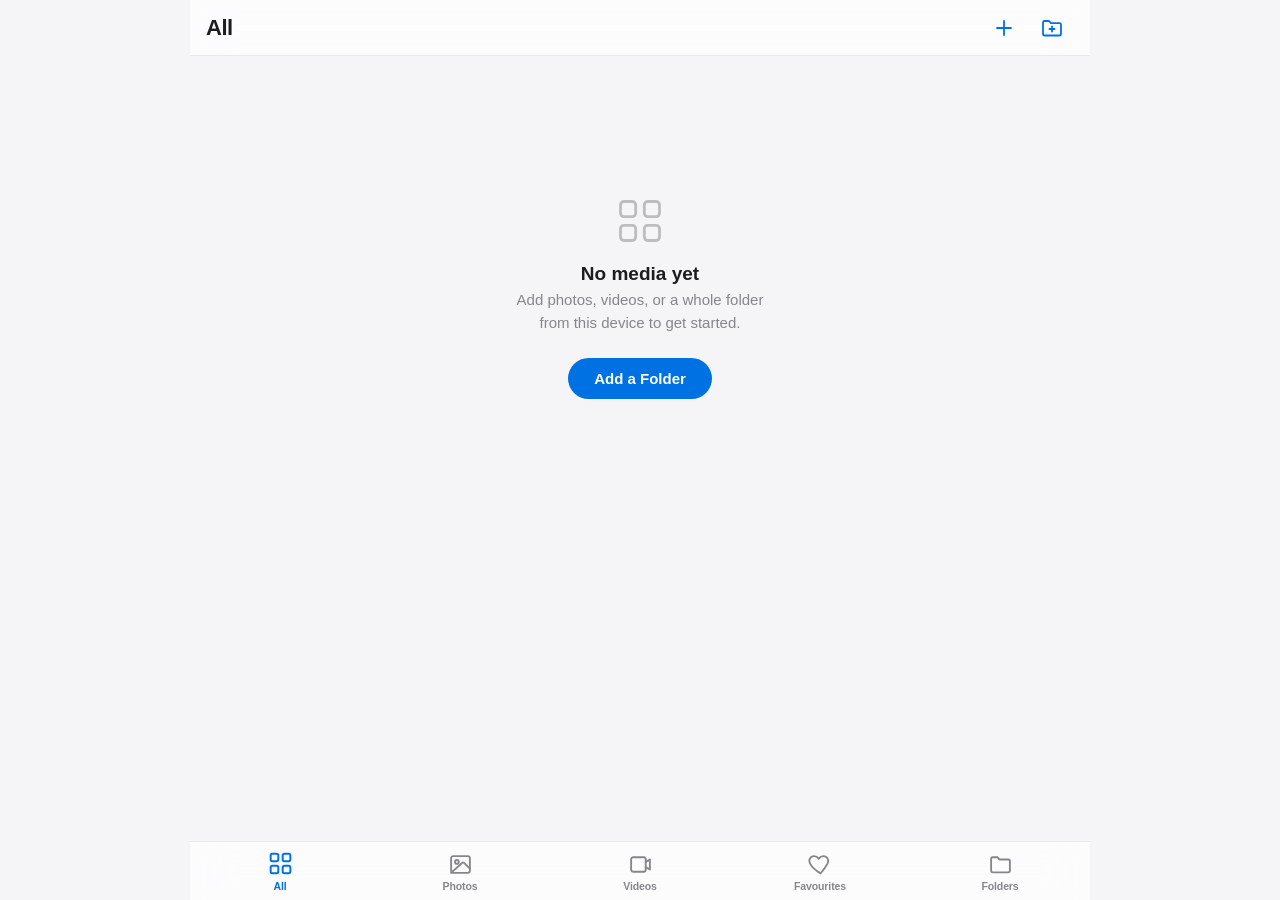
==== photo-viewer/photo-viewer-standalone.html @ 3058292f "Heavily optimize previews, add newest-first sort, fix import lag The three biggest costs in the prev" ====
<!doctype html>
<html lang="en">
<head>
<meta charset="UTF-8">
<meta name="viewport" content="width=device-width, initial-scale=1, viewport-fit=cover">
<meta name="theme-color" content="#000000">
<title>Photos</title>
<style>
/* =========================================================================
   Photos — a single consistent art style is shared by every tab & surface:
   same font, same spacing scale, same radii, same icon set, same motion.
   ========================================================================= */

:root {
  --bg-primary: #f5f5f7;
  --bg-elevated: #ffffff;
  --bg-tile: #e8e8ed;
  --text-primary: #1d1d1f;
  --text-secondary: #86868b;
  --accent: #0071e3;
  --danger: #ff3b30;
  --favorite: #ff375f;
  --border: rgba(0, 0, 0, 0.08);
  --shadow-sm: 0 2px 10px rgba(0, 0, 0, 0.06);
  --shadow-md: 0 8px 30px rgba(0, 0, 0, 0.12);
  --blur-bg: rgba(255, 255, 255, 0.72);
  --overlay-scrim: rgba(0, 0, 0, 0.55);

  --radius-sm: 10px;
  --radius-md: 16px;
  --radius-lg: 22px;
  --radius-pill: 980px;

  --space-xs: 4px;
  --space-sm: 8px;
  --space-md: 16px;
  --space-lg: 24px;
  --space-xl: 48px;

  --ease: cubic-bezier(0.25, 0.1, 0.25, 1);
  --tabbar-h: 82px;
  --topbar-h: 56px;
}

@media (prefers-color-scheme: dark) {
  :root {
    --bg-primary: #000000;
    --bg-elevated: #1c1c1e;
    --bg-tile: #2c2c2e;
    --text-primary: #f5f5f7;
    --text-secondary: #98989d;
    --border: rgba(255, 255, 255, 0.1);
    --shadow-sm: 0 2px 10px rgba(0, 0, 0, 0.3);
    --shadow-md: 0 8px 30px rgba(0, 0, 0, 0.5);
    --blur-bg: rgba(28, 28, 30, 0.72);
    --overlay-scrim: rgba(0, 0, 0, 0.75);
  }
}

* { box-sizing: border-box; }

/* Author rules below set `display` on several of these elements (flex/grid),
   which would otherwise out-rank the UA [hidden] stylesheet rule and defeat
   toggling visibility via the `hidden` attribute. Force it to always win. */
[hidden] { display: none !important; }

html, body {
  height: 100%;
  overscroll-behavior-y: none;
}

body {
  margin: 0;
  background: var(--bg-primary);
  color: var(--text-primary);
  font-family: -apple-system, BlinkMacSystemFont, 'SF Pro Display', 'Segoe UI', Roboto, sans-serif;
  -webkit-font-smoothing: antialiased;
  overflow: hidden;
}

button {
  font: inherit;
  color: inherit;
  background: none;
  border: none;
  cursor: pointer;
  -webkit-tap-highlight-color: transparent;
}

.icon {
  width: 24px;
  height: 24px;
  fill: none;
  stroke: currentColor;
  stroke-width: 1.8;
  stroke-linecap: round;
  stroke-linejoin: round;
  display: block;
}
/* icons that read better filled */
#icon-play, #icon-dots { stroke: none; fill: currentColor; }
.icon use[href="#icon-play"], svg use[href="#icon-play"] {}

#app {
  height: 100%;
  display: flex;
  flex-direction: column;
  max-width: 900px;
  margin: 0 auto;
  position: relative;
}

/* ---------------------------- Top bar ---------------------------------- */

.topbar {
  height: var(--topbar-h);
  padding: 0 var(--space-md);
  padding-top: env(safe-area-inset-top);
  display: flex;
  align-items: center;
  justify-content: space-between;
  background: var(--blur-bg);
  backdrop-filter: blur(20px) saturate(1.6);
  -webkit-backdrop-filter: blur(20px) saturate(1.6);
  border-bottom: 1px solid var(--border);
  flex-shrink: 0;
  z-index: 20;
  position: relative;
}

.topbar h1 {
  font-size: 22px;
  font-weight: 700;
  letter-spacing: -0.02em;
  margin: 0;
}

.topbar-actions { display: flex; gap: var(--space-xs); }

.icon-btn {
  width: 40px;
  height: 40px;
  min-width: 44px;
  min-height: 44px;
  display: flex;
  align-items: center;
  justify-content: center;
  border-radius: 50%;
  transition: background 0.2s var(--ease), transform 0.15s var(--ease);
  color: var(--accent);
}
.icon-btn:active { transform: scale(0.9); background: rgba(0, 113, 227, 0.12); }

/* ---------------------------- Main content ------------------------------ */

#content {
  flex: 1;
  overflow: hidden;
  position: relative;
}

.view {
  position: absolute;
  inset: 0;
  overflow-y: auto;
  -webkit-overflow-scrolling: touch;
  padding: var(--space-md) var(--space-md) calc(var(--tabbar-h) + var(--space-lg));
  opacity: 0;
  pointer-events: none;
  transform: translateY(6px);
  transition: opacity 0.22s var(--ease), transform 0.22s var(--ease);
}
.view.active {
  opacity: 1;
  pointer-events: auto;
  transform: translateY(0);
}

/* --------------------------- Photo/video grid --------------------------- */

.tile-grid {
  display: grid;
  grid-template-columns: repeat(3, 1fr);
  gap: 3px;
}

.tile {
  position: relative;
  aspect-ratio: 1 / 1;
  border-radius: var(--radius-sm);
  overflow: hidden;
  background: var(--bg-tile);
  animation: tileIn 0.32s var(--ease) both;
}

@keyframes tileIn {
  from { opacity: 0; transform: scale(0.94); }
  to { opacity: 1; transform: scale(1); }
}

.tile img {
  width: 100%;
  height: 100%;
  object-fit: cover;
  display: block;
  pointer-events: none;
}

/* Thumbnails fade in once their lazily-generated preview lands, rather than
   popping in — and sit on the --bg-tile placeholder color until then. */
.tile-thumb {
  opacity: 0;
  transition: opacity 0.25s var(--ease);
}
.tile-thumb.loaded { opacity: 1; }

.tile .video-badge {
  position: absolute;
  left: var(--space-xs);
  bottom: var(--space-xs);
  display: flex;
  align-items: center;
  gap: 3px;
  background: rgba(0, 0, 0, 0.5);
  color: #fff;
  padding: 3px 7px 3px 5px;
  border-radius: var(--radius-pill);
  font-size: 11px;
  font-weight: 600;
  backdrop-filter: blur(6px);
}
.tile .video-badge .icon { width: 12px; height: 12px; }

.tile .fav-btn {
  position: absolute;
  top: 4px;
  left: 4px;
  width: 28px;
  height: 28px;
  display: flex;
  align-items: center;
  justify-content: center;
  border-radius: 50%;
  background: rgba(0, 0, 0, 0.38);
  backdrop-filter: blur(6px);
  color: #fff;
  opacity: 0;
  transition: opacity 0.2s var(--ease), transform 0.15s var(--ease);
}
.tile .fav-btn .icon { width: 16px; height: 16px; }
.tile:hover .fav-btn, .tile.is-favorite .fav-btn { opacity: 1; }
.tile.is-favorite .fav-btn { color: var(--favorite); }
.tile.is-favorite .fav-btn .icon { fill: var(--favorite); stroke: var(--favorite); }
.tile .fav-btn:active { transform: scale(0.85); }

.tile .menu-btn {
  position: absolute;
  top: 4px;
  right: 4px;
  width: 28px;
  height: 28px;
  display: flex;
  align-items: center;
  justify-content: center;
  border-radius: 50%;
  background: rgba(0, 0, 0, 0.38);
  backdrop-filter: blur(6px);
  color: #fff;
  opacity: 0;
  transition: opacity 0.2s var(--ease), transform 0.15s var(--ease);
}
.tile .menu-btn .icon { width: 15px; height: 15px; }
.tile:hover .menu-btn, .tile.menu-open .menu-btn { opacity: 1; }
.tile .menu-btn:active { transform: scale(0.85); }

@media (hover: none) {
  .tile .fav-btn, .tile .menu-btn { opacity: 1; }
}

/* ------------------------------ Empty state ------------------------------ */

.empty-state {
  display: flex;
  flex-direction: column;
  align-items: center;
  justify-content: center;
  text-align: center;
  padding: var(--space-xl) var(--space-lg);
  min-height: 50vh;
  color: var(--text-secondary);
  animation: fadeUp 0.35s var(--ease) both;
}
@keyframes fadeUp {
  from { opacity: 0; transform: translateY(14px); }
  to { opacity: 1; transform: translateY(0); }
}
.empty-state .icon {
  width: 52px;
  height: 52px;
  stroke-width: 1.3;
  color: var(--text-secondary);
  opacity: 0.5;
  margin-bottom: var(--space-md);
}
.empty-state h3 {
  margin: 0 0 var(--space-xs);
  font-size: 19px;
  font-weight: 600;
  color: var(--text-primary);
}
.empty-state p {
  margin: 0 0 var(--space-md);
  font-size: 15px;
  max-width: 280px;
  line-height: 1.5;
}
.empty-state .btn-primary { margin-top: var(--space-sm); }

/* -------------------------------- Buttons -------------------------------- */

.btn-primary {
  background: var(--accent);
  color: #fff;
  padding: 12px 26px;
  border-radius: var(--radius-pill);
  font-weight: 600;
  font-size: 15px;
  transition: transform 0.15s var(--ease), filter 0.15s var(--ease);
}
.btn-primary:active { transform: scale(0.96); filter: brightness(1.08); }

/* -------------------------------- Tab bar --------------------------------- */

.tabbar {
  position: absolute;
  left: 0; right: 0; bottom: 0;
  display: flex;
  padding-bottom: env(safe-area-inset-bottom);
  background: var(--blur-bg);
  backdrop-filter: blur(20px) saturate(1.6);
  -webkit-backdrop-filter: blur(20px) saturate(1.6);
  border-top: 1px solid var(--border);
  z-index: 20;
}

.tab-btn {
  flex: 1;
  display: flex;
  flex-direction: column;
  align-items: center;
  justify-content: center;
  gap: 3px;
  padding: 9px 2px 8px;
  min-height: 58px;
  color: var(--text-secondary);
  transition: color 0.18s var(--ease);
}
.tab-btn .icon { width: 25px; height: 25px; transition: transform 0.18s var(--ease); }
.tab-btn span { font-size: 10.5px; font-weight: 600; letter-spacing: -0.01em; }
.tab-btn.active { color: var(--accent); }
.tab-btn.active .icon { transform: translateY(-1px) scale(1.05); }
.tab-btn:active .icon { transform: scale(0.88); }
.tab-btn[data-tab="favorites"].active { color: var(--favorite); }

/* -------------------------------- Folders --------------------------------- */

.folder-grid {
  display: grid;
  grid-template-columns: repeat(2, 1fr);
  gap: var(--space-md);
}

.folder-card {
  background: var(--bg-elevated);
  border: 1px solid var(--border);
  border-radius: var(--radius-lg);
  box-shadow: var(--shadow-sm);
  padding: var(--space-md) var(--space-sm) var(--space-md);
  display: flex;
  flex-direction: column;
  align-items: center;
  transition: transform 0.18s var(--ease), box-shadow 0.18s var(--ease);
  animation: tileIn 0.32s var(--ease) both;
}
.folder-card:active { transform: scale(0.97); box-shadow: var(--shadow-md); }

.folder-fan {
  position: relative;
  width: 100%;
  height: 108px;
  margin-bottom: var(--space-md);
}

.folder-fan .fan-card {
  position: absolute;
  top: 6px;
  left: 50%;
  width: 62px;
  height: 82px;
  border-radius: 8px;
  overflow: hidden;
  background: var(--bg-tile);
  border: 3px solid var(--bg-elevated);
  box-shadow: 0 3px 10px rgba(0, 0, 0, 0.18);
  transform-origin: bottom center;
  /* deck spread — cards fanned out like a hand of cards, position set via JS */
  transform: translateX(-50%) translateX(var(--dx, 0px)) rotate(var(--rot, 0deg));
}
.folder-fan .fan-card img {
  width: 100%;
  height: 100%;
  object-fit: cover;
  display: block;
}

.folder-icon-empty {
  width: 100%;
  height: 100%;
  display: flex;
  align-items: center;
  justify-content: center;
  color: var(--text-secondary);
}
.folder-icon-empty .icon { width: 44px; height: 44px; opacity: 0.4; }

.folder-name {
  font-size: 15px;
  font-weight: 600;
  text-align: center;
  max-width: 100%;
  overflow: hidden;
  text-overflow: ellipsis;
  white-space: nowrap;
}
.folder-count {
  font-size: 12.5px;
  color: var(--text-secondary);
  margin-top: 2px;
}

/* --------------------------- Folder detail view ---------------------------- */

.back-btn {
  display: flex;
  align-items: center;
  gap: 2px;
  color: var(--accent);
  font-size: 17px;
  font-weight: 400;
  padding: var(--space-xs) 0;
  margin-bottom: var(--space-xs);
}
.back-btn .icon { width: 22px; height: 22px; }
.back-btn:active { opacity: 0.6; }

.folder-detail-title {
  font-size: 26px;
  font-weight: 700;
  letter-spacing: -0.02em;
  margin: 0 0 var(--space-md);
}

/* -------------------------------- Lightbox --------------------------------- */

.lightbox {
  position: fixed;
  inset: 0;
  background: #000;
  z-index: 100;
  display: flex;
  flex-direction: column;
  animation: fadeIn 0.22s var(--ease) both;
}
@keyframes fadeIn { from { opacity: 0; } to { opacity: 1; } }

.lightbox-header {
  display: flex;
  align-items: center;
  justify-content: space-between;
  padding: env(safe-area-inset-top) var(--space-sm) var(--space-sm);
  flex-shrink: 0;
}
.icon-btn.light { color: #fff; }
.icon-btn.light.is-favorite { color: var(--favorite); }
.icon-btn.light.is-favorite .icon { fill: var(--favorite); stroke: var(--favorite); }
.lightbox-counter { color: rgba(255,255,255,0.7); font-size: 13px; font-weight: 600; }

.lightbox-stage {
  flex: 1;
  position: relative;
  display: flex;
  align-items: center;
  justify-content: center;
  overflow: hidden;
  touch-action: pan-y;
}
.lightbox-media {
  width: 100%;
  height: 100%;
  display: flex;
  align-items: center;
  justify-content: center;
  animation: mediaIn 0.24s var(--ease) both;
}
@keyframes mediaIn { from { opacity: 0; transform: scale(0.97); } to { opacity: 1; transform: scale(1); } }
.lightbox-media img, .lightbox-media video {
  max-width: 100%;
  max-height: 100%;
  object-fit: contain;
  border-radius: 4px;
}

.lightbox-nav {
  position: absolute;
  top: 50%;
  transform: translateY(-50%);
  width: 44px;
  height: 44px;
  border-radius: 50%;
  background: rgba(255, 255, 255, 0.12);
  color: #fff;
  display: flex;
  align-items: center;
  justify-content: center;
  backdrop-filter: blur(8px);
  transition: opacity 0.2s var(--ease), transform 0.15s var(--ease);
}
.lightbox-nav:active { transform: translateY(-50%) scale(0.88); }
.lightbox-nav.prev { left: var(--space-sm); }
.lightbox-nav.next { right: var(--space-sm); }
.lightbox-nav:disabled { opacity: 0; pointer-events: none; }
@media (max-width: 640px) {
  .lightbox-nav { display: none; }
}

.lightbox-footer {
  padding: var(--space-sm) var(--space-md) calc(var(--space-md) + env(safe-area-inset-bottom));
  text-align: center;
  flex-shrink: 0;
}
.lightbox-name { color: #fff; font-size: 14px; font-weight: 600; }
.lightbox-meta { color: rgba(255,255,255,0.55); font-size: 12.5px; margin-top: 2px; }

/* ------------------------------ Context menu -------------------------------- */

.context-menu-backdrop {
  position: fixed;
  inset: 0;
  z-index: 199;
  background: transparent;
}

.context-menu {
  position: fixed;
  z-index: 200;
  background: var(--blur-bg);
  backdrop-filter: blur(24px) saturate(1.8);
  -webkit-backdrop-filter: blur(24px) saturate(1.8);
  border: 1px solid var(--border);
  border-radius: var(--radius-md);
  box-shadow: var(--shadow-md);
  overflow: hidden;
  min-width: 200px;
  animation: popIn 0.16s var(--ease) both;
}
@keyframes popIn { from { opacity: 0; transform: scale(0.92) translateY(-4px); } to { opacity: 1; transform: scale(1) translateY(0); } }

.context-menu button {
  display: flex;
  align-items: center;
  gap: var(--space-sm);
  width: 100%;
  padding: 12px var(--space-md);
  font-size: 15px;
  font-weight: 500;
  text-align: left;
  border-bottom: 1px solid var(--border);
}
.context-menu button:last-child { border-bottom: none; }
.context-menu button:active { background: rgba(127,127,127,0.15); }
.context-menu button .icon { width: 18px; height: 18px; color: var(--text-secondary); }
.context-menu button.danger { color: var(--danger); }
.context-menu button.danger .icon { color: var(--danger); }
.context-menu button.is-favorite .icon { color: var(--favorite); fill: var(--favorite); stroke: var(--favorite); }

/* -------------------------------- Info sheet --------------------------------- */

.info-sheet-backdrop {
  position: fixed;
  inset: 0;
  background: var(--overlay-scrim);
  z-index: 209;
  animation: fadeIn 0.2s var(--ease) both;
}
.info-sheet {
  position: fixed;
  left: 0; right: 0; bottom: 0;
  z-index: 210;
  display: flex;
  justify-content: center;
}
.info-sheet-inner {
  width: 100%;
  max-width: 500px;
  background: var(--bg-elevated);
  border-radius: 20px 20px 0 0;
  padding: var(--space-sm) var(--space-lg) calc(var(--space-lg) + env(safe-area-inset-bottom));
  box-shadow: var(--shadow-md);
  animation: sheetUp 0.28s var(--ease) both;
}
@keyframes sheetUp { from { transform: translateY(100%); } to { transform: translateY(0); } }
.info-sheet-handle {
  width: 36px;
  height: 5px;
  border-radius: var(--radius-pill);
  background: var(--border);
  margin: var(--space-sm) auto var(--space-md);
}
.info-sheet h3 {
  margin: 0 0 var(--space-md);
  font-size: 18px;
  font-weight: 700;
  word-break: break-word;
}
.info-sheet dl {
  margin: 0 0 var(--space-lg);
  display: grid;
  grid-template-columns: auto 1fr;
  gap: var(--space-sm) var(--space-md);
}
.info-sheet dt { color: var(--text-secondary); font-size: 14px; }
.info-sheet dd { margin: 0; font-size: 14px; font-weight: 500; text-align: right; }
.info-sheet .btn-primary { width: 100%; text-align: center; }

/* -------------------------------- Scrollbars ---------------------------------- */

.view::-webkit-scrollbar { width: 0; }

/* -------------------------------- Responsive ------------------------------------ */

@media (min-width: 720px) {
  .tile-grid { gap: 4px; }
  .folder-grid { grid-template-columns: repeat(3, 1fr); }
}

</style>
</head>
<body>

<!-- ============ Icon sprite (single art style used everywhere) ============ -->
<svg style="display:none" aria-hidden="true">
  <symbol id="icon-all" viewBox="0 0 24 24"><rect x="3" y="3" width="7" height="7" rx="1.6"/><rect x="14" y="3" width="7" height="7" rx="1.6"/><rect x="3" y="14" width="7" height="7" rx="1.6"/><rect x="14" y="14" width="7" height="7" rx="1.6"/></symbol>
  <symbol id="icon-photos" viewBox="0 0 24 24"><rect x="3" y="4" width="18" height="16" rx="2"/><circle cx="8.5" cy="9.5" r="1.8"/><path d="M21 16l-5.5-5.5a1.5 1.5 0 0 0-2.1 0L3 20"/></symbol>
  <symbol id="icon-videos" viewBox="0 0 24 24"><rect x="3" y="5" width="14" height="14" rx="2"/><path d="M17 9.5l4-2.3v9.6l-4-2.3"/></symbol>
  <symbol id="icon-favorites" viewBox="0 0 24 24"><path d="M12 20.5s-7.5-4.6-10-9.4C0.3 7.8 2 4 5.8 4c2.2 0 3.7 1.3 4.5 2.4C11.1 5.3 12.6 4 14.8 4 18.6 4 20.3 7.8 18.7 11.1c-2.5 4.8-6.7 9.4-6.7 9.4z"/></symbol>
  <symbol id="icon-folders" viewBox="0 0 24 24"><path d="M3 6.5a1.5 1.5 0 0 1 1.5-1.5H9l2 2.2h8.5A1.5 1.5 0 0 1 21 8.7v9.1A1.7 1.7 0 0 1 19.3 19.5H4.7A1.7 1.7 0 0 1 3 17.8z"/></symbol>
  <symbol id="icon-plus" viewBox="0 0 24 24"><path d="M12 5v14M5 12h14"/></symbol>
  <symbol id="icon-folder-plus" viewBox="0 0 24 24"><path d="M3 6.5a1.5 1.5 0 0 1 1.5-1.5H9l2 2.2h8.5A1.5 1.5 0 0 1 21 8.7v9.1A1.7 1.7 0 0 1 19.3 19.5H4.7A1.7 1.7 0 0 1 3 17.8z"/><path d="M12 10.5v5M9.5 13h5"/></symbol>
  <symbol id="icon-x" viewBox="0 0 24 24"><path d="M6 6l12 12M18 6L6 18"/></symbol>
  <symbol id="icon-chevron-left" viewBox="0 0 24 24"><path d="M15 5l-7 7 7 7"/></symbol>
  <symbol id="icon-chevron-right" viewBox="0 0 24 24"><path d="M9 5l7 7-7 7"/></symbol>
  <symbol id="icon-play" viewBox="0 0 24 24"><path d="M8 5.5v13l11-6.5z"/></symbol>
  <symbol id="icon-dots" viewBox="0 0 24 24"><circle cx="5" cy="12" r="1.6"/><circle cx="12" cy="12" r="1.6"/><circle cx="19" cy="12" r="1.6"/></symbol>
  <symbol id="icon-trash" viewBox="0 0 24 24"><path d="M4 7h16M9 7V5a1 1 0 0 1 1-1h4a1 1 0 0 1 1 1v2M6 7l1 13a1.5 1.5 0 0 0 1.5 1.4h7A1.5 1.5 0 0 0 17 20l1-13"/></symbol>
  <symbol id="icon-info" viewBox="0 0 24 24"><circle cx="12" cy="12" r="9"/><path d="M12 11v5.5"/><circle cx="12" cy="7.7" r="1"/></symbol>
</svg>

<div id="app">

  <header class="topbar">
    <h1 id="topbarTitle">Photos</h1>
    <div class="topbar-actions">
      <button class="icon-btn" id="addFilesBtn" aria-label="Add photos or videos">
        <svg class="icon"><use href="#icon-plus"/></svg>
      </button>
      <button class="icon-btn" id="addFolderBtn" aria-label="Add folder">
        <svg class="icon"><use href="#icon-folder-plus"/></svg>
      </button>
    </div>
  </header>

  <input type="file" id="fileInput" accept="image/*,video/*" multiple hidden>
  <input type="file" id="folderInput" webkitdirectory directory multiple hidden>

  <main id="content">
    <section class="view grid-view active" data-view="all" id="view-all">
      <div class="tile-grid"></div>
      <div class="empty-state" hidden></div>
    </section>

    <section class="view grid-view" data-view="photos" id="view-photos">
      <div class="tile-grid"></div>
      <div class="empty-state" hidden></div>
    </section>

    <section class="view grid-view" data-view="videos" id="view-videos">
      <div class="tile-grid"></div>
      <div class="empty-state" hidden></div>
    </section>

    <section class="view grid-view" data-view="favorites" id="view-favorites">
      <div class="tile-grid"></div>
      <div class="empty-state" hidden></div>
    </section>

    <section class="view folders-view" data-view="folders" id="view-folders">
      <div class="folder-grid"></div>
      <div class="empty-state" hidden></div>
    </section>

    <section class="view grid-view" data-view="folder-detail" id="view-folder-detail">
      <button class="back-btn" id="folderBackBtn">
        <svg class="icon"><use href="#icon-chevron-left"/></svg>
        <span>Folders</span>
      </button>
      <h2 class="folder-detail-title" id="folderDetailTitle"></h2>
      <div class="tile-grid"></div>
      <div class="empty-state" hidden></div>
    </section>
  </main>

  <nav class="tabbar">
    <button class="tab-btn active" data-tab="all">
      <svg class="icon"><use href="#icon-all"/></svg>
      <span>All</span>
    </button>
    <button class="tab-btn" data-tab="photos">
      <svg class="icon"><use href="#icon-photos"/></svg>
      <span>Photos</span>
    </button>
    <button class="tab-btn" data-tab="videos">
      <svg class="icon"><use href="#icon-videos"/></svg>
      <span>Videos</span>
    </button>
    <button class="tab-btn" data-tab="favorites">
      <svg class="icon"><use href="#icon-favorites"/></svg>
      <span>Favourites</span>
    </button>
    <button class="tab-btn" data-tab="folders">
      <svg class="icon"><use href="#icon-folders"/></svg>
      <span>Folders</span>
    </button>
  </nav>

  <!-- Lightbox -->
  <div class="lightbox" id="lightbox" hidden>
    <div class="lightbox-header">
      <button class="icon-btn light" id="lightboxClose" aria-label="Close">
        <svg class="icon"><use href="#icon-x"/></svg>
      </button>
      <span class="lightbox-counter" id="lightboxCounter"></span>
      <button class="icon-btn light" id="lightboxFav" aria-label="Toggle favourite">
        <svg class="icon"><use href="#icon-favorites"/></svg>
      </button>
    </div>
    <div class="lightbox-stage" id="lightboxStage">
      <button class="lightbox-nav prev" id="lightboxPrev" aria-label="Previous">
        <svg class="icon"><use href="#icon-chevron-left"/></svg>
      </button>
      <div class="lightbox-media" id="lightboxMedia"></div>
      <button class="lightbox-nav next" id="lightboxNext" aria-label="Next">
        <svg class="icon"><use href="#icon-chevron-right"/></svg>
      </button>
    </div>
    <div class="lightbox-footer">
      <div class="lightbox-name" id="lightboxName"></div>
      <div class="lightbox-meta" id="lightboxMeta"></div>
    </div>
  </div>

  <!-- Context menu -->
  <div class="context-menu" id="contextMenu" hidden>
    <button data-action="favorite"><svg class="icon"><use href="#icon-favorites"/></svg><span>Add to Favourites</span></button>
    <button data-action="info"><svg class="icon"><use href="#icon-info"/></svg><span>Info</span></button>
    <button data-action="remove" class="danger"><svg class="icon"><use href="#icon-trash"/></svg><span>Remove</span></button>
  </div>
  <div class="context-menu-backdrop" id="contextMenuBackdrop" hidden></div>

  <!-- Info panel -->
  <div class="info-sheet" id="infoSheet" hidden>
    <div class="info-sheet-inner">
      <div class="info-sheet-handle"></div>
      <h3 id="infoName"></h3>
      <dl id="infoList"></dl>
      <button class="btn-primary" id="infoClose">Done</button>
    </div>
  </div>
  <div class="info-sheet-backdrop" id="infoSheetBackdrop" hidden></div>

</div>

<script>
(() => {
  'use strict';

  /* ==========================================================================
     State
     - mediaItems lives only in memory for this tab's page-session — nothing is
       written to disk. Re-opening the app means re-adding your media, which is
       exactly why folders "disappear" until their media is added back.
     - favorites persist in sessionStorage (per browser-tab session only; wiped
       when the tab/browser session ends), keyed by a stable id derived from
       folder path + name + size + last-modified, so favourites naturally
       re-attach if you re-add the same files later in the same session.
     - mediaItems is kept sorted newest-first (by lastModified) at all times,
       so every derived view (All/Photos/Videos/Favourites/Folders) inherits
       that order for free.
     ========================================================================== */

  const mediaItems = [];
  const mediaMap = new Map();
  const favorites = new Set(loadFavorites());

  let currentTab = 'all';
  let currentFolder = null;

  let lightboxList = [];
  let lightboxIndex = 0;

  let contextMenuTargetId = null;

  const IMAGE_EXT = /\.(jpe?g|png|gif|webp|heic|heif|bmp|tiff?|avif)$/i;
  const VIDEO_EXT = /\.(mp4|mov|m4v|webm|mkv|avi|3gp)$/i;

  const TAB_TITLES = {
    all: 'All',
    photos: 'Photos',
    videos: 'Videos',
    favorites: 'Favourites',
    folders: 'Folders',
  };

  /* ------------------------------- DOM refs -------------------------------- */

  const $ = (sel, root = document) => root.querySelector(sel);
  const $$ = (sel, root = document) => Array.from(root.querySelectorAll(sel));

  const topbarTitle = $('#topbarTitle');
  const fileInput = $('#fileInput');
  const folderInput = $('#folderInput');
  const addFilesBtn = $('#addFilesBtn');
  const addFolderBtn = $('#addFolderBtn');

  const tabBtns = $$('.tab-btn');
  const folderBackBtn = $('#folderBackBtn');
  const folderDetailTitle = $('#folderDetailTitle');

  const lightboxEl = $('#lightbox');
  const lightboxStage = $('#lightboxStage');
  const lightboxMedia = $('#lightboxMedia');
  const lightboxCounter = $('#lightboxCounter');
  const lightboxName = $('#lightboxName');
  const lightboxMeta = $('#lightboxMeta');
  const lightboxClose = $('#lightboxClose');
  const lightboxPrev = $('#lightboxPrev');
  const lightboxNext = $('#lightboxNext');
  const lightboxFav = $('#lightboxFav');

  const contextMenu = $('#contextMenu');
  const contextMenuBackdrop = $('#contextMenuBackdrop');

  const infoSheet = $('#infoSheet');
  const infoSheetBackdrop = $('#infoSheetBackdrop');
  const infoName = $('#infoName');
  const infoList = $('#infoList');
  const infoClose = $('#infoClose');

  /* ------------------------------- Utilities -------------------------------- */

  function loadFavorites() {
    try {
      return JSON.parse(sessionStorage.getItem('pv_favorites') || '[]');
    } catch {
      return [];
    }
  }

  function saveFavorites() {
    sessionStorage.setItem('pv_favorites', JSON.stringify(Array.from(favorites)));
  }

  function detectType(file) {
    if (file.type.startsWith('image/')) return 'photo';
    if (file.type.startsWith('video/')) return 'video';
    if (IMAGE_EXT.test(file.name)) return 'photo';
    if (VIDEO_EXT.test(file.name)) return 'video';
    return null;
  }

  function folderPathOf(file) {
    const rel = file.webkitRelativePath || '';
    if (!rel) return '';
    const parts = rel.split('/');
    parts.pop();   // filename
    parts.shift(); // the picked root folder itself isn't a meaningful sub-folder
    return parts.join('/');
  }

  function leafName(path) {
    const parts = path.split('/');
    return parts[parts.length - 1];
  }

  function formatDuration(seconds) {
    if (!isFinite(seconds)) return '--:--';
    const m = Math.floor(seconds / 60);
    const s = Math.floor(seconds % 60);
    return `${m}:${String(s).padStart(2, '0')}`;
  }

  function formatBytes(bytes) {
    if (bytes < 1024) return `${bytes} B`;
    const units = ['KB', 'MB', 'GB'];
    let val = bytes;
    let i = -1;
    do { val /= 1024; i++; } while (val >= 1024 && i < units.length - 1);
    return `${val.toFixed(1)} ${units[i]}`;
  }

  function formatDate(ts) {
    if (!ts) return 'Unknown date';
    return new Date(ts).toLocaleString(undefined, {
      year: 'numeric', month: 'short', day: 'numeric', hour: 'numeric', minute: '2-digit',
    });
  }

  function sortMediaItems() {
    // Newest first, top-left to bottom-right in the grid.
    mediaItems.sort((a, b) => b.lastModified - a.lastModified);
  }

  /* ==========================================================================
     Thumbnail pipeline — this is the whole ballgame for perf.

     Grid tiles and folder-fan cards NEVER touch the original full-resolution
     file. Instead every item gets a single small, square, pre-cropped JPEG
     thumbnail generated once (cached on the item, shared between every place
     it's shown) and only when it actually scrolls into view. The full-quality
     original (`item.url`) is reserved for the fullscreen lightbox only.

     - createImageBitmap with resize hints does a scaled decode where the
       browser supports it, instead of decoding a full multi-megapixel photo
       just to shrink it afterwards.
     - Video thumbnails are a single captured frame (a cheap <canvas> snapshot
       taken once), never a live <video> element sitting in a grid tile.
     - A small concurrency-limited queue + IntersectionObserver means
       importing hundreds/thousands of files is just an in-memory array push
       + sort — no decoding happens until something is actually scrolled into
       view, and only a few thumbnails are generated at once.
     ========================================================================== */

  const THUMB_SIZE = 360; // output px (square) — small enough to be cheap, sharp enough for a ~2x DPR tile
  const THUMB_QUALITY = 0.72;
  const MAX_CONCURRENT_THUMBS = 3;

  let activeThumbJobs = 0;
  const thumbQueue = [];

  function scheduleThumb(item, onReady) {
    if (item.thumbUrl) { onReady(item.thumbUrl); return; }
    if (item.thumbFailed) { onReady(null); return; }
    if (item.thumbWaiters) {
      item.thumbWaiters.push(onReady);
      return;
    }
    item.thumbWaiters = [onReady];
    thumbQueue.push(item);
    pumpThumbQueue();
  }

  function pumpThumbQueue() {
    while (activeThumbJobs < MAX_CONCURRENT_THUMBS && thumbQueue.length) {
      const item = thumbQueue.shift();
      activeThumbJobs++;
      generateThumb(item)
        .catch(() => null)
        .then((url) => {
          activeThumbJobs--;
          const waiters = item.thumbWaiters || [];
          item.thumbWaiters = null;
          if (!url) item.thumbFailed = true;
          waiters.forEach((fn) => fn(url));
          pumpThumbQueue();
        });
    }
  }

  async function generateThumb(item) {
    const canvas = item.type === 'photo'
      ? await photoToCanvas(item.file, THUMB_SIZE)
      : await videoToCanvas(item);
    if (!canvas) return null;
    const blob = await canvasToBlob(canvas, 'image/jpeg', THUMB_QUALITY);
    if (!blob) return null;
    const url = URL.createObjectURL(blob);
    item.thumbUrl = url;
    return url;
  }

  function canvasToBlob(canvas, type, quality) {
    return new Promise((resolve) => {
      if (canvas.toBlob) canvas.toBlob(resolve, type, quality);
      else resolve(null);
    });
  }

  // Center-crop-and-scale a source (bitmap/video/img) onto a `size x size` canvas.
  function cropToSquare(source, sw, sh, size) {
    const canvas = document.createElement('canvas');
    canvas.width = size;
    canvas.height = size;
    const ctx = canvas.getContext('2d');
    const srcSize = Math.min(sw, sh);
    const sx = (sw - srcSize) / 2;
    const sy = (sh - srcSize) / 2;
    ctx.drawImage(source, sx, sy, srcSize, srcSize, 0, 0, size, size);
    return canvas;
  }

  async function photoToCanvas(file, size) {
    let bitmap = null;
    // Try a scaled decode first — far cheaper than decoding the full photo.
    if (window.createImageBitmap) {
      try {
        bitmap = await createImageBitmap(file, {
          resizeWidth: size * 2,
          resizeQuality: 'medium',
          imageOrientation: 'from-image',
        });
      } catch {
        try { bitmap = await createImageBitmap(file); } catch { bitmap = null; }
      }
    }
    if (bitmap) {
      const canvas = cropToSquare(bitmap, bitmap.width, bitmap.height, size);
      if (bitmap.close) bitmap.close();
      return canvas;
    }
    // Fallback for engines without createImageBitmap support.
    return new Promise((resolve) => {
      const img = new Image();
      const url = URL.createObjectURL(file);
      img.onload = () => {
        const canvas = cropToSquare(img, img.naturalWidth, img.naturalHeight, size);
        URL.revokeObjectURL(url);
        resolve(canvas);
      };
      img.onerror = () => { URL.revokeObjectURL(url); resolve(null); };
      img.src = url;
    });
  }

  function videoToCanvas(item) {
    return new Promise((resolve) => {
      const video = document.createElement('video');
      video.muted = true;
      video.playsInline = true;
      video.preload = 'metadata';
      const url = URL.createObjectURL(item.file);
      let settled = false;

      const finish = (val) => {
        if (settled) return;
        settled = true;
        clearTimeout(safety);
        URL.revokeObjectURL(url);
        video.removeAttribute('src');
        video.load();
        resolve(val);
      };

      const capture = () => {
        const vw = video.videoWidth;
        const vh = video.videoHeight;
        if (!vw || !vh) { finish(null); return; }
        if (isFinite(video.duration)) item.duration = video.duration;
        try {
          finish(cropToSquare(video, vw, vh, THUMB_SIZE));
        } catch {
          finish(null);
        }
      };

      video.addEventListener('loadeddata', () => {
        if (isFinite(video.duration)) item.duration = video.duration;
        try {
          video.currentTime = Math.min(0.5, (video.duration || 1) * 0.1);
        } catch {
          capture();
        }
      }, { once: true });
      video.addEventListener('seeked', capture, { once: true });
      video.addEventListener('error', () => finish(null));

      const safety = setTimeout(() => finish(null), 6000);
      video.src = url;
    });
  }

  // A single shared observer drives lazy thumbnail loading for every grid,
  // folder-fan, and folder-detail image on the page.
  const tileImgToItem = new WeakMap();
  const thumbObserver = new IntersectionObserver((entries) => {
    for (const entry of entries) {
      if (!entry.isIntersecting) continue;
      const img = entry.target;
      thumbObserver.unobserve(img);
      const item = tileImgToItem.get(img);
      tileImgToItem.delete(img);
      if (!item) continue;
      scheduleThumb(item, (url) => applyThumbToImg(img, item, url));
    }
  }, { root: null, rootMargin: '600px 0px', threshold: 0.01 });

  function applyThumbToImg(img, item, url) {
    if (!img.isConnected) return;
    if (url) {
      img.src = url;
      requestAnimationFrame(() => img.classList.add('loaded'));
    }
    if (item.type === 'video' && item.duration != null) {
      const badge = img.parentElement && img.parentElement.querySelector('.dur');
      if (badge) badge.textContent = formatDuration(item.duration);
    }
  }

  // Attach a lazily-loaded thumbnail <img> to a tile-ish container.
  function makeThumbImg(item, alt) {
    const img = document.createElement('img');
    img.className = 'tile-thumb';
    img.loading = 'lazy';
    img.decoding = 'async';
    img.alt = alt || item.name;
    if (item.thumbUrl) {
      img.src = item.thumbUrl;
      img.classList.add('loaded');
    } else {
      tileImgToItem.set(img, item);
      thumbObserver.observe(img);
    }
    return img;
  }

  /* ------------------------------- Adding media ------------------------------- */

  addFilesBtn.addEventListener('click', () => fileInput.click());
  addFolderBtn.addEventListener('click', () => folderInput.click());

  fileInput.addEventListener('change', (e) => {
    processFiles(e.target.files, false);
    fileInput.value = '';
  });
  folderInput.addEventListener('change', (e) => {
    processFiles(e.target.files, true);
    folderInput.value = '';
  });

  function processFiles(fileList, fromFolder) {
    // Pure in-memory bookkeeping only — no decoding happens here, which is
    // why adding even a large batch of files stays fast. Thumbnails are
    // generated lazily, on demand, as tiles actually scroll into view.
    let added = 0;
    for (const file of Array.from(fileList)) {
      const type = detectType(file);
      if (!type) continue;
      const folderPath = fromFolder ? folderPathOf(file) : '';
      const id = `${folderPath}|${file.name}|${file.size}|${file.lastModified}`;
      if (mediaMap.has(id)) continue;
      const url = URL.createObjectURL(file);
      const item = {
        id, url, file, name: file.name, size: file.size, folderPath, type,
        lastModified: file.lastModified || Date.now(),
        duration: null,
        thumbUrl: null,
        thumbFailed: false,
        thumbWaiters: null,
      };
      mediaItems.push(item);
      mediaMap.set(id, item);
      added++;
    }
    if (added) {
      sortMediaItems();
      renderActive();
    }
  }

  function removeItem(id) {
    const idx = mediaItems.findIndex((i) => i.id === id);
    if (idx === -1) return;
    const [item] = mediaItems.splice(idx, 1);
    mediaMap.delete(id);
    favorites.delete(id);
    saveFavorites();
    URL.revokeObjectURL(item.url);
    if (item.thumbUrl) URL.revokeObjectURL(item.thumbUrl);
    renderActive();
  }

  /* --------------------------------- Tabs ----------------------------------- */

  tabBtns.forEach((btn) => {
    btn.addEventListener('click', () => setActiveTab(btn.dataset.tab));
  });

  function setActiveTab(tab) {
    currentTab = tab;
    currentFolder = null;
    tabBtns.forEach((b) => b.classList.toggle('active', b.dataset.tab === tab));
    $$('.view').forEach((v) => v.classList.remove('active'));
    $(`#view-${tab}`).classList.add('active');
    topbarTitle.textContent = TAB_TITLES[tab];
    renderActive();
  }

  folderBackBtn.addEventListener('click', () => setActiveTab('folders'));

  function openFolder(path) {
    currentFolder = path;
    $$('.view').forEach((v) => v.classList.remove('active'));
    $('#view-folder-detail').classList.add('active');
    folderDetailTitle.textContent = leafName(path);
    topbarTitle.textContent = leafName(path);
    renderFolderDetail();
  }

  function renderActive() {
    if (currentFolder !== null) {
      renderFolderDetail();
      return;
    }
    switch (currentTab) {
      case 'all':
        renderGrid('all', mediaItems);
        break;
      case 'photos':
        renderGrid('photos', mediaItems.filter((i) => i.type === 'photo'));
        break;
      case 'videos':
        renderGrid('videos', mediaItems.filter((i) => i.type === 'video'));
        break;
      case 'favorites':
        renderGrid('favorites', mediaItems.filter((i) => favorites.has(i.id)));
        break;
      case 'folders':
        renderFolders();
        break;
    }
  }

  /* --------------------------- Progressive rendering --------------------------- */

  // Rebuilding a grid of hundreds/thousands of tiles in one synchronous pass
  // is itself a source of jank, so we build it in small chunks across idle
  // frames instead of blocking the main thread. `renderGen` lets a stale,
  // still-running chunk loop bail out the moment a newer render supersedes it
  // (e.g. rapidly switching tabs).
  let renderGen = 0;
  const CHUNK_SIZE = 60;

  function fillGridProgressively(gridEl, items, buildFn) {
    gridEl.innerHTML = '';
    const gen = ++renderGen;
    let i = 0;
    const schedule = window.requestIdleCallback || ((fn) => requestAnimationFrame(fn));
    function step() {
      if (gen !== renderGen) return; // superseded by a newer render
      const frag = document.createDocumentFragment();
      const end = Math.min(i + CHUNK_SIZE, items.length);
      for (; i < end; i++) frag.appendChild(buildFn(items[i]));
      gridEl.appendChild(frag);
      if (i < items.length) schedule(step);
    }
    step();
  }

  /* ------------------------------- Grid render -------------------------------- */

  function renderGrid(viewKey, items) {
    const section = $(`#view-${viewKey}`);
    const gridEl = $('.tile-grid', section);
    const emptyEl = $('.empty-state', section);

    if (!items.length) {
      gridEl.innerHTML = '';
      gridEl.hidden = true;
      emptyEl.hidden = false;
      emptyEl.innerHTML = emptyStateHTML(viewKey);
      bindEmptyStateCTA(emptyEl);
      return;
    }

    gridEl.hidden = false;
    emptyEl.hidden = true;
    fillGridProgressively(gridEl, items, (item) => buildTile(item, items));
  }

  function renderFolderDetail() {
    const items = currentFolder === null ? [] : mediaItems.filter((i) => i.folderPath === currentFolder);
    const section = $('#view-folder-detail');
    const gridEl = $('.tile-grid', section);
    const emptyEl = $('.empty-state', section);

    if (!items.length) {
      gridEl.innerHTML = '';
      gridEl.hidden = true;
      emptyEl.hidden = false;
      emptyEl.innerHTML = `
        <svg class="icon"><use href="#icon-folders"/></svg>
        <h3>This folder is empty</h3>
        <p>Once media is added back to this folder it will show up here again.</p>`;
      return;
    }

    gridEl.hidden = false;
    emptyEl.hidden = true;
    fillGridProgressively(gridEl, items, (item) => buildTile(item, items));
  }

  function buildTile(item, contextList) {
    const tile = document.createElement('div');
    tile.className = 'tile' + (favorites.has(item.id) ? ' is-favorite' : '');
    tile.dataset.id = item.id;

    tile.appendChild(makeThumbImg(item));

    if (item.type === 'video') {
      const badge = document.createElement('div');
      badge.className = 'video-badge';
      badge.innerHTML = `<svg class="icon"><use href="#icon-play"/></svg><span class="dur">${item.duration != null ? formatDuration(item.duration) : '--:--'}</span>`;
      tile.appendChild(badge);
    }

    const favBtn = document.createElement('button');
    favBtn.className = 'fav-btn';
    favBtn.setAttribute('aria-label', 'Toggle favourite');
    favBtn.innerHTML = '<svg class="icon"><use href="#icon-favorites"/></svg>';
    favBtn.addEventListener('click', (e) => {
      e.stopPropagation();
      toggleFavorite(item.id);
    });
    tile.appendChild(favBtn);

    const menuBtn = document.createElement('button');
    menuBtn.className = 'menu-btn';
    menuBtn.setAttribute('aria-label', 'More options');
    menuBtn.innerHTML = '<svg class="icon"><use href="#icon-dots"/></svg>';
    menuBtn.addEventListener('click', (e) => {
      e.stopPropagation();
      openContextMenu(item.id, menuBtn);
    });
    tile.appendChild(menuBtn);

    tile.addEventListener('click', () => openLightbox(contextList, contextList.indexOf(item)));

    return tile;
  }

  function toggleFavorite(id) {
    if (favorites.has(id)) favorites.delete(id); else favorites.add(id);
    saveFavorites();
    renderActive();
    if (!lightboxEl.hidden) updateLightboxFavState();
  }

  /* -------------------------------- Empty states -------------------------------- */

  function emptyStateHTML(viewKey) {
    switch (viewKey) {
      case 'all':
        return `
          <svg class="icon"><use href="#icon-all"/></svg>
          <h3>No media yet</h3>
          <p>Add photos, videos, or a whole folder from this device to get started.</p>
          <button class="btn-primary empty-cta" data-action="add-folder">Add a Folder</button>`;
      case 'photos':
        return `
          <svg class="icon"><use href="#icon-photos"/></svg>
          <h3>No photos yet</h3>
          <p>Photos you add will show up here.</p>`;
      case 'videos':
        return `
          <svg class="icon"><use href="#icon-videos"/></svg>
          <h3>No videos yet</h3>
          <p>Videos you add will show up here.</p>`;
      case 'favorites':
        return `
          <svg class="icon"><use href="#icon-favorites"/></svg>
          <h3>No favourites yet</h3>
          <p>Tap the heart on any photo or video to add it here. Favourites last for this session only.</p>`;
      case 'folders':
        return `
          <svg class="icon"><use href="#icon-folders"/></svg>
          <h3>No folders yet</h3>
          <p>Add a folder from this device — folders only show up while their media is present.</p>
          <button class="btn-primary empty-cta" data-action="add-folder">Add a Folder</button>`;
      default:
        return '';
    }
  }

  function bindEmptyStateCTA(emptyEl) {
    const cta = $('.empty-cta', emptyEl);
    if (!cta) return;
    cta.addEventListener('click', () => {
      if (cta.dataset.action === 'add-folder') folderInput.click();
      else fileInput.click();
    });
  }

  /* --------------------------------- Folders ----------------------------------- */

  function getFolderMap() {
    // mediaItems is already newest-first, so every folder's item list — and
    // therefore its fan-out sample and its detail view — inherits that order.
    const map = new Map();
    for (const item of mediaItems) {
      if (!item.folderPath) continue;
      if (!map.has(item.folderPath)) map.set(item.folderPath, []);
      map.get(item.folderPath).push(item);
    }
    return map;
  }

  function renderFolders() {
    const section = $('#view-folders');
    const gridEl = $('.folder-grid', section);
    const emptyEl = $('.empty-state', section);
    const folderMap = getFolderMap();
    const folderPaths = Array.from(folderMap.keys()).sort((a, b) => a.localeCompare(b));

    if (!folderPaths.length) {
      gridEl.innerHTML = '';
      gridEl.hidden = true;
      emptyEl.hidden = false;
      emptyEl.innerHTML = emptyStateHTML('folders');
      bindEmptyStateCTA(emptyEl);
      return;
    }

    gridEl.hidden = false;
    emptyEl.hidden = true;
    fillGridProgressively(gridEl, folderPaths, (path) => buildFolderCard(path, folderMap.get(path)));
  }

  function buildFolderCard(path, items) {
    const card = document.createElement('div');
    card.className = 'folder-card';

    const fan = document.createElement('div');
    fan.className = 'folder-fan';
    const sample = items.slice(0, 5); // newest 5, since `items` is already newest-first
    const n = sample.length;
    sample.forEach((item, i) => {
      const offset = i - (n - 1) / 2;
      const c = document.createElement('div');
      c.className = 'fan-card';
      c.style.setProperty('--dx', `${offset * 26}px`);
      c.style.setProperty('--rot', `${offset * 12}deg`);
      c.style.zIndex = String(10 - Math.round(Math.abs(offset) * 2));
      c.appendChild(makeThumbImg(item));
      fan.appendChild(c);
    });
    card.appendChild(fan);

    const name = document.createElement('div');
    name.className = 'folder-name';
    name.textContent = leafName(path);
    card.appendChild(name);

    const count = document.createElement('div');
    count.className = 'folder-count';
    count.textContent = `${items.length} item${items.length === 1 ? '' : 's'}`;
    card.appendChild(count);

    card.addEventListener('click', () => openFolder(path));
    return card;
  }

  /* -------------------------------- Lightbox ------------------------------------ */
  // The lightbox always uses the full-quality original (item.url) — only the
  // small grid/folder previews are downscaled.

  function openLightbox(list, index) {
    lightboxList = list;
    lightboxIndex = index;
    lightboxEl.hidden = false;
    document.body.style.overflow = 'hidden';
    renderLightbox();
  }

  function closeLightbox() {
    lightboxEl.hidden = true;
    lightboxMedia.innerHTML = '';
    document.body.style.overflow = '';
  }

  function renderLightbox() {
    const item = lightboxList[lightboxIndex];
    if (!item) { closeLightbox(); return; }

    lightboxMedia.innerHTML = '';
    let el;
    if (item.type === 'photo') {
      el = document.createElement('img');
      el.src = item.url;
      el.alt = item.name;
    } else {
      el = document.createElement('video');
      el.src = item.url;
      el.controls = true;
      el.autoplay = true;
      el.playsInline = true;
    }
    lightboxMedia.appendChild(el);

    lightboxCounter.textContent = `${lightboxIndex + 1} / ${lightboxList.length}`;
    lightboxName.textContent = item.name;
    lightboxMeta.textContent = [item.folderPath || null, formatBytes(item.size), formatDate(item.lastModified)]
      .filter(Boolean).join(' · ');

    lightboxPrev.disabled = lightboxIndex <= 0;
    lightboxNext.disabled = lightboxIndex >= lightboxList.length - 1;

    updateLightboxFavState();
  }

  function updateLightboxFavState() {
    const item = lightboxList[lightboxIndex];
    if (!item) return;
    lightboxFav.classList.toggle('is-favorite', favorites.has(item.id));
  }

  function lightboxStep(delta) {
    const next = lightboxIndex + delta;
    if (next < 0 || next >= lightboxList.length) return;
    lightboxIndex = next;
    renderLightbox();
  }

  lightboxClose.addEventListener('click', closeLightbox);
  lightboxPrev.addEventListener('click', () => lightboxStep(-1));
  lightboxNext.addEventListener('click', () => lightboxStep(1));
  lightboxFav.addEventListener('click', () => {
    const item = lightboxList[lightboxIndex];
    if (item) toggleFavorite(item.id);
  });

  document.addEventListener('keydown', (e) => {
    if (lightboxEl.hidden) return;
    if (e.key === 'Escape') closeLightbox();
    else if (e.key === 'ArrowLeft') lightboxStep(-1);
    else if (e.key === 'ArrowRight') lightboxStep(1);
  });

  // Swipe left/right through the lightbox
  (function enableLightboxSwipe() {
    let startX = 0, startY = 0, tracking = false, locked = null;
    lightboxStage.addEventListener('touchstart', (e) => {
      if (e.touches.length !== 1) return;
      startX = e.touches[0].clientX;
      startY = e.touches[0].clientY;
      tracking = true;
      locked = null;
    }, { passive: true });

    lightboxStage.addEventListener('touchmove', (e) => {
      if (!tracking) return;
      const dx = e.touches[0].clientX - startX;
      const dy = e.touches[0].clientY - startY;
      if (locked === null) locked = Math.abs(dx) > Math.abs(dy) ? 'x' : 'y';
    }, { passive: true });

    lightboxStage.addEventListener('touchend', (e) => {
      if (!tracking) return;
      tracking = false;
      const dx = e.changedTouches[0].clientX - startX;
      if (locked === 'x' && Math.abs(dx) > 50) {
        if (dx < 0) lightboxStep(1); else lightboxStep(-1);
      }
    });
  })();

  /* ------------------------------ Swipe between tabs -------------------------- */

  (function enableTabSwipe() {
    const order = ['all', 'photos', 'videos', 'favorites', 'folders'];
    const content = $('#content');
    let startX = 0, startY = 0, tracking = false, locked = null;

    content.addEventListener('touchstart', (e) => {
      if (e.touches.length !== 1 || currentFolder !== null) return;
      startX = e.touches[0].clientX;
      startY = e.touches[0].clientY;
      tracking = true;
      locked = null;
    }, { passive: true });

    content.addEventListener('touchmove', (e) => {
      if (!tracking) return;
      const dx = e.touches[0].clientX - startX;
      const dy = e.touches[0].clientY - startY;
      if (locked === null && (Math.abs(dx) > 8 || Math.abs(dy) > 8)) {
        locked = Math.abs(dx) > Math.abs(dy) * 1.4 ? 'x' : 'y';
      }
    }, { passive: true });

    content.addEventListener('touchend', (e) => {
      if (!tracking) return;
      tracking = false;
      if (locked !== 'x') return;
      const dx = e.changedTouches[0].clientX - startX;
      if (Math.abs(dx) < 60) return;
      const idx = order.indexOf(currentTab);
      if (dx < 0 && idx < order.length - 1) setActiveTab(order[idx + 1]);
      else if (dx > 0 && idx > 0) setActiveTab(order[idx - 1]);
    });
  })();

  /* ------------------------------- Context menu -------------------------------- */

  function openContextMenu(id, anchorEl) {
    contextMenuTargetId = id;
    const isFav = favorites.has(id);
    const favBtn = $('[data-action="favorite"]', contextMenu);
    favBtn.classList.toggle('is-favorite', isFav);
    $('span', favBtn).textContent = isFav ? 'Remove from Favourites' : 'Add to Favourites';

    contextMenu.hidden = false;
    contextMenuBackdrop.hidden = false;

    const rect = anchorEl.getBoundingClientRect();
    const menuRect = contextMenu.getBoundingClientRect();
    let left = rect.right - menuRect.width;
    let top = rect.bottom + 6;
    left = Math.max(8, Math.min(left, window.innerWidth - menuRect.width - 8));
    if (top + menuRect.height > window.innerHeight - 8) top = rect.top - menuRect.height - 6;
    contextMenu.style.left = `${left}px`;
    contextMenu.style.top = `${top}px`;
  }

  function closeContextMenu() {
    contextMenu.hidden = true;
    contextMenuBackdrop.hidden = true;
    contextMenuTargetId = null;
  }

  contextMenuBackdrop.addEventListener('click', closeContextMenu);

  $$('#contextMenu button').forEach((btn) => {
    btn.addEventListener('click', () => {
      const id = contextMenuTargetId;
      const action = btn.dataset.action;
      closeContextMenu();
      if (!id) return;
      if (action === 'favorite') toggleFavorite(id);
      else if (action === 'remove') removeItem(id);
      else if (action === 'info') openInfo(id);
    });
  });

  /* --------------------------------- Info sheet --------------------------------- */

  function openInfo(id) {
    const item = mediaMap.get(id);
    if (!item) return;
    infoName.textContent = item.name;
    infoList.innerHTML = '';
    const rows = [
      ['Type', item.type === 'photo' ? 'Photo' : 'Video'],
      ['Folder', item.folderPath || '—'],
      ['Size', formatBytes(item.size)],
      ['Modified', formatDate(item.lastModified)],
    ];
    for (const [k, v] of rows) {
      const dt = document.createElement('dt');
      dt.textContent = k;
      const dd = document.createElement('dd');
      dd.textContent = v;
      infoList.appendChild(dt);
      infoList.appendChild(dd);
    }
    infoSheet.hidden = false;
    infoSheetBackdrop.hidden = false;
  }

  function closeInfo() {
    infoSheet.hidden = true;
    infoSheetBackdrop.hidden = true;
  }

  infoClose.addEventListener('click', closeInfo);
  infoSheetBackdrop.addEventListener('click', closeInfo);

  /* ---------------------------------- Init --------------------------------------- */

  setActiveTab('all');
})();

</script>
</body>
</html>
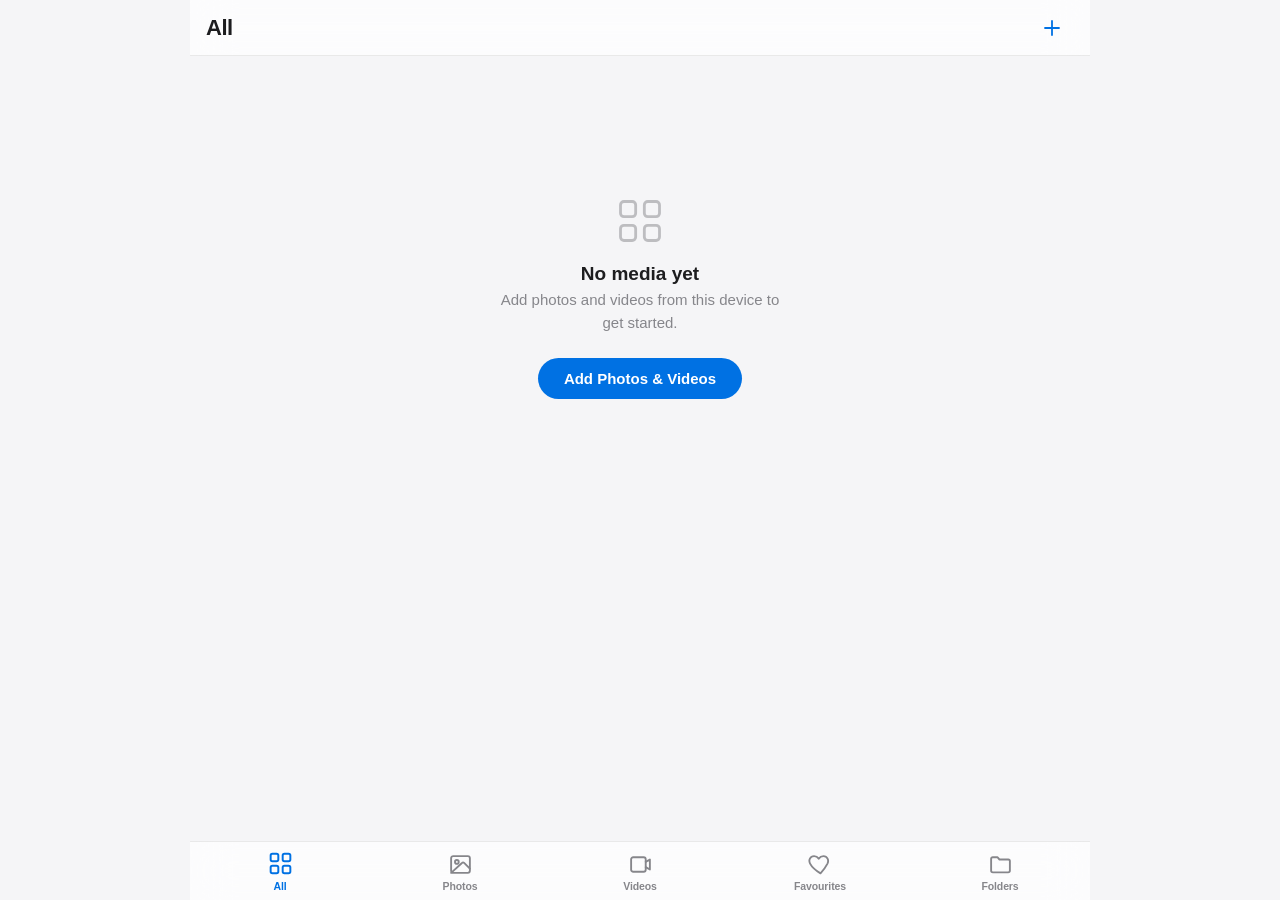
==== commit da5a7124: "In-app folder management, hardened video thumbnails, pinch-zoom lightbox Folders (breaking change to" ====
--- a/photo-viewer/photo-viewer-standalone.html
+++ b/photo-viewer/photo-viewer-standalone.html
@@ -150,6 +150,7 @@
   color: var(--accent);
 }
 .icon-btn:active { transform: scale(0.9); background: rgba(0, 113, 227, 0.12); }
+.icon-btn.hidden-btn { display: none; }
 
 /* ---------------------------- Main content ------------------------------ */
 
@@ -213,6 +214,20 @@
   transition: opacity 0.25s var(--ease);
 }
 .tile-thumb.loaded { opacity: 1; }
+
+/* Shown in the rare case a still frame genuinely can't be captured (corrupt
+   or unsupported file) instead of leaving a tile blank forever. */
+.thumb-fallback {
+  width: 100%;
+  height: 100%;
+  display: flex;
+  align-items: center;
+  justify-content: center;
+  background: var(--bg-tile);
+  color: var(--text-secondary);
+  animation: fadeUp 0.3s var(--ease) both;
+}
+.thumb-fallback .icon { width: 34%; height: 34%; opacity: 0.4; }
 
 .tile .video-badge {
   position: absolute;
@@ -371,6 +386,7 @@
 }
 
 .folder-card {
+  position: relative;
   background: var(--bg-elevated);
   border: 1px solid var(--border);
   border-radius: var(--radius-lg);
@@ -383,6 +399,22 @@
   animation: tileIn 0.32s var(--ease) both;
 }
 .folder-card:active { transform: scale(0.97); box-shadow: var(--shadow-md); }
+
+.folder-menu-btn {
+  position: absolute;
+  top: 10px;
+  right: 10px;
+  width: 30px;
+  height: 30px;
+  display: flex;
+  align-items: center;
+  justify-content: center;
+  border-radius: 50%;
+  color: var(--text-secondary);
+  transition: background 0.15s var(--ease), transform 0.15s var(--ease);
+}
+.folder-menu-btn:active { transform: scale(0.85); background: rgba(127, 127, 127, 0.15); }
+.folder-menu-btn .icon { width: 16px; height: 16px; }
 
 .folder-fan {
   position: relative;
@@ -479,6 +511,7 @@
   justify-content: space-between;
   padding: env(safe-area-inset-top) var(--space-sm) var(--space-sm);
   flex-shrink: 0;
+  transition: opacity 0.16s var(--ease);
 }
 .icon-btn.light { color: #fff; }
 .icon-btn.light.is-favorite { color: var(--favorite); }
@@ -508,6 +541,25 @@
   max-height: 100%;
   object-fit: contain;
   border-radius: 4px;
+}
+
+/* Pinch-to-zoom / pan target — see the pointer-driven zoom controller in
+   app.js. transform is written imperatively as translate3d(...) scale(...);
+   this just establishes the baseline and lets the controller add a
+   transition only when it wants an animated settle. */
+.lightbox-media img.zoomable {
+  touch-action: none;
+  cursor: zoom-in;
+  transform-origin: center center;
+}
+.lightbox-media img.zoomable.is-zoomed { cursor: grab; }
+
+/* "the interface instantly melts away" — chrome fades out while zoomed */
+.lightbox.zoomed .lightbox-header,
+.lightbox.zoomed .lightbox-footer,
+.lightbox.zoomed .lightbox-nav {
+  opacity: 0;
+  pointer-events: none;
 }
 
 .lightbox-nav {
@@ -537,6 +589,7 @@
   padding: var(--space-sm) var(--space-md) calc(var(--space-md) + env(safe-area-inset-bottom));
   text-align: center;
   flex-shrink: 0;
+  transition: opacity 0.16s var(--ease);
 }
 .lightbox-name { color: #fff; font-size: 14px; font-weight: 600; }
 .lightbox-meta { color: rgba(255,255,255,0.55); font-size: 12.5px; margin-top: 2px; }
@@ -631,6 +684,71 @@
 .info-sheet dt { color: var(--text-secondary); font-size: 14px; }
 .info-sheet dd { margin: 0; font-size: 14px; font-weight: 500; text-align: right; }
 .info-sheet .btn-primary { width: 100%; text-align: center; }
+
+/* -------------------------------- Form controls -------------------------------- */
+
+.text-input {
+  width: 100%;
+  padding: 12px 14px;
+  border-radius: var(--radius-md);
+  border: 1px solid var(--border);
+  background: var(--bg-primary);
+  color: var(--text-primary);
+  font: inherit;
+  font-size: 16px;
+  margin: 0 0 var(--space-lg);
+  outline: none;
+  transition: border-color 0.15s var(--ease), box-shadow 0.15s var(--ease);
+}
+.text-input:focus {
+  border-color: var(--accent);
+  box-shadow: 0 0 0 3px rgba(0, 113, 227, 0.18);
+}
+
+.btn-secondary {
+  background: var(--bg-tile);
+  color: var(--text-primary);
+  padding: 12px 24px;
+  border-radius: var(--radius-pill);
+  font-weight: 600;
+  font-size: 15px;
+  transition: transform 0.15s var(--ease), filter 0.15s var(--ease);
+}
+.btn-secondary:active { transform: scale(0.96); filter: brightness(0.95); }
+
+.sheet-actions { display: flex; gap: var(--space-sm); }
+.sheet-actions .btn-primary,
+.sheet-actions .btn-secondary { flex: 1; text-align: center; }
+
+/* --------------------------------- Move-to-folder list --------------------------------- */
+
+.move-folder-list {
+  max-height: 50vh;
+  overflow-y: auto;
+  margin: 0 0 var(--space-sm);
+  display: flex;
+  flex-direction: column;
+  gap: 2px;
+  padding-bottom: env(safe-area-inset-bottom);
+}
+.move-row {
+  display: flex;
+  align-items: center;
+  gap: var(--space-sm);
+  width: 100%;
+  padding: 12px var(--space-sm);
+  border-radius: var(--radius-sm);
+  font-size: 15px;
+  font-weight: 500;
+  text-align: left;
+}
+.move-row:active { background: rgba(127, 127, 127, 0.15); }
+.move-row .icon { width: 19px; height: 19px; color: var(--text-secondary); flex-shrink: 0; }
+.move-row span { flex: 1; overflow: hidden; text-overflow: ellipsis; white-space: nowrap; }
+.move-row .check { color: var(--accent); flex-shrink: 0; width: 18px; height: 18px; }
+.move-row.danger { color: var(--danger); }
+.move-row.danger .icon { color: var(--danger); }
+.move-row.new-row .icon { color: var(--accent); }
 
 /* -------------------------------- Scrollbars ---------------------------------- */
 
@@ -663,6 +781,8 @@
   <symbol id="icon-dots" viewBox="0 0 24 24"><circle cx="5" cy="12" r="1.6"/><circle cx="12" cy="12" r="1.6"/><circle cx="19" cy="12" r="1.6"/></symbol>
   <symbol id="icon-trash" viewBox="0 0 24 24"><path d="M4 7h16M9 7V5a1 1 0 0 1 1-1h4a1 1 0 0 1 1 1v2M6 7l1 13a1.5 1.5 0 0 0 1.5 1.4h7A1.5 1.5 0 0 0 17 20l1-13"/></symbol>
   <symbol id="icon-info" viewBox="0 0 24 24"><circle cx="12" cy="12" r="9"/><path d="M12 11v5.5"/><circle cx="12" cy="7.7" r="1"/></symbol>
+  <symbol id="icon-check" viewBox="0 0 24 24"><path d="M5 12.5l4.5 4.5L19 7"/></symbol>
+  <symbol id="icon-pencil" viewBox="0 0 24 24"><path d="M4 20l1-4.2L15.8 5 19 8.2 8.2 19 4 20z"/><path d="M13.5 6.5l4 4"/></symbol>
 </svg>
 
 <div id="app">
@@ -670,17 +790,16 @@
   <header class="topbar">
     <h1 id="topbarTitle">Photos</h1>
     <div class="topbar-actions">
+      <button class="icon-btn" id="newFolderBtn" aria-label="New folder">
+        <svg class="icon"><use href="#icon-folder-plus"/></svg>
+      </button>
       <button class="icon-btn" id="addFilesBtn" aria-label="Add photos or videos">
         <svg class="icon"><use href="#icon-plus"/></svg>
       </button>
-      <button class="icon-btn" id="addFolderBtn" aria-label="Add folder">
-        <svg class="icon"><use href="#icon-folder-plus"/></svg>
-      </button>
     </div>
   </header>
 
   <input type="file" id="fileInput" accept="image/*,video/*" multiple hidden>
-  <input type="file" id="folderInput" webkitdirectory directory multiple hidden>
 
   <main id="content">
     <section class="view grid-view active" data-view="all" id="view-all">
@@ -768,13 +887,21 @@
     </div>
   </div>
 
-  <!-- Context menu -->
+  <!-- Per-item context menu -->
   <div class="context-menu" id="contextMenu" hidden>
     <button data-action="favorite"><svg class="icon"><use href="#icon-favorites"/></svg><span>Add to Favourites</span></button>
+    <button data-action="move"><svg class="icon"><use href="#icon-folders"/></svg><span>Move to Folder</span></button>
     <button data-action="info"><svg class="icon"><use href="#icon-info"/></svg><span>Info</span></button>
     <button data-action="remove" class="danger"><svg class="icon"><use href="#icon-trash"/></svg><span>Remove</span></button>
   </div>
   <div class="context-menu-backdrop" id="contextMenuBackdrop" hidden></div>
+
+  <!-- Per-folder context menu -->
+  <div class="context-menu" id="folderContextMenu" hidden>
+    <button data-action="rename"><svg class="icon"><use href="#icon-pencil"/></svg><span>Rename</span></button>
+    <button data-action="delete" class="danger"><svg class="icon"><use href="#icon-trash"/></svg><span>Delete Folder</span></button>
+  </div>
+  <div class="context-menu-backdrop" id="folderContextMenuBackdrop" hidden></div>
 
   <!-- Info panel -->
   <div class="info-sheet" id="infoSheet" hidden>
@@ -787,6 +914,30 @@
   </div>
   <div class="info-sheet-backdrop" id="infoSheetBackdrop" hidden></div>
 
+  <!-- New Folder / Rename Folder sheet -->
+  <div class="info-sheet" id="folderNameSheet" hidden>
+    <div class="info-sheet-inner">
+      <div class="info-sheet-handle"></div>
+      <h3 id="folderNameTitle">New Folder</h3>
+      <input type="text" class="text-input" id="folderNameInput" placeholder="Folder name" maxlength="60" autocomplete="off">
+      <div class="sheet-actions">
+        <button class="btn-secondary" id="folderNameCancel">Cancel</button>
+        <button class="btn-primary" id="folderNameCreate">Create</button>
+      </div>
+    </div>
+  </div>
+  <div class="info-sheet-backdrop" id="folderNameBackdrop" hidden></div>
+
+  <!-- Move to Folder sheet -->
+  <div class="info-sheet" id="moveSheet" hidden>
+    <div class="info-sheet-inner">
+      <div class="info-sheet-handle"></div>
+      <h3>Move to Folder</h3>
+      <div class="move-folder-list" id="moveFolderList"></div>
+    </div>
+  </div>
+  <div class="info-sheet-backdrop" id="moveSheetBackdrop" hidden></div>
+
 </div>
 
 <script>
@@ -796,12 +947,14 @@
   /* ==========================================================================
      State
      - mediaItems lives only in memory for this tab's page-session — nothing is
-       written to disk. Re-opening the app means re-adding your media, which is
-       exactly why folders "disappear" until their media is added back.
-     - favorites persist in sessionStorage (per browser-tab session only; wiped
-       when the tab/browser session ends), keyed by a stable id derived from
-       folder path + name + size + last-modified, so favourites naturally
-       re-attach if you re-add the same files later in the same session.
+       written to disk. Re-opening the app means re-adding your photos/videos.
+     - Favourites, folders (the ones YOU create), and which item is in which
+       folder all persist in sessionStorage (survives a reload in the same
+       tab, wiped when the tab/session ends). A folder only ever appears in
+       the Folders tab while at least one of its items is currently loaded —
+       re-add the same file later in the same session and it snaps straight
+       back into the folder you put it in, because the id is stable
+       (name + size + last-modified).
      - mediaItems is kept sorted newest-first (by lastModified) at all times,
        so every derived view (All/Photos/Videos/Favourites/Folders) inherits
        that order for free.
@@ -810,14 +963,21 @@
   const mediaItems = [];
   const mediaMap = new Map();
   const favorites = new Set(loadFavorites());
+  let folders = loadFolders();          // [{ id, name }]
+  let assignments = loadAssignments();  // { itemId: folderId }
 
   let currentTab = 'all';
-  let currentFolder = null;
+  let currentFolder = null; // folder id, while drilled into a folder's detail view
 
   let lightboxList = [];
   let lightboxIndex = 0;
 
   let contextMenuTargetId = null;
+  let folderMenuTargetId = null;
+  let moveSheetItemId = null;
+  let folderSheetMode = null;         // 'create' | 'rename'
+  let folderSheetTargetFolderId = null;
+  let folderSheetAssignItemId = null;
 
   const IMAGE_EXT = /\.(jpe?g|png|gif|webp|heic|heif|bmp|tiff?|avif)$/i;
   const VIDEO_EXT = /\.(mp4|mov|m4v|webm|mkv|avi|3gp)$/i;
@@ -837,9 +997,8 @@
 
   const topbarTitle = $('#topbarTitle');
   const fileInput = $('#fileInput');
-  const folderInput = $('#folderInput');
   const addFilesBtn = $('#addFilesBtn');
-  const addFolderBtn = $('#addFolderBtn');
+  const newFolderBtn = $('#newFolderBtn');
 
   const tabBtns = $$('.tab-btn');
   const folderBackBtn = $('#folderBackBtn');
@@ -858,6 +1017,8 @@
 
   const contextMenu = $('#contextMenu');
   const contextMenuBackdrop = $('#contextMenuBackdrop');
+  const folderContextMenu = $('#folderContextMenu');
+  const folderContextMenuBackdrop = $('#folderContextMenuBackdrop');
 
   const infoSheet = $('#infoSheet');
   const infoSheetBackdrop = $('#infoSheetBackdrop');
@@ -865,18 +1026,36 @@
   const infoList = $('#infoList');
   const infoClose = $('#infoClose');
 
+  const folderNameSheet = $('#folderNameSheet');
+  const folderNameBackdrop = $('#folderNameBackdrop');
+  const folderNameTitle = $('#folderNameTitle');
+  const folderNameInput = $('#folderNameInput');
+  const folderNameCreate = $('#folderNameCreate');
+  const folderNameCancel = $('#folderNameCancel');
+
+  const moveSheet = $('#moveSheet');
+  const moveSheetBackdrop = $('#moveSheetBackdrop');
+  const moveFolderList = $('#moveFolderList');
+
   /* ------------------------------- Utilities -------------------------------- */
 
   function loadFavorites() {
-    try {
-      return JSON.parse(sessionStorage.getItem('pv_favorites') || '[]');
-    } catch {
-      return [];
-    }
-  }
-
+    try { return JSON.parse(sessionStorage.getItem('pv_favorites') || '[]'); } catch { return []; }
+  }
   function saveFavorites() {
     sessionStorage.setItem('pv_favorites', JSON.stringify(Array.from(favorites)));
+  }
+  function loadFolders() {
+    try { return JSON.parse(sessionStorage.getItem('pv_folders') || '[]'); } catch { return []; }
+  }
+  function saveFolders() {
+    sessionStorage.setItem('pv_folders', JSON.stringify(folders));
+  }
+  function loadAssignments() {
+    try { return JSON.parse(sessionStorage.getItem('pv_assignments') || '{}'); } catch { return {}; }
+  }
+  function saveAssignments() {
+    sessionStorage.setItem('pv_assignments', JSON.stringify(assignments));
   }
 
   function detectType(file) {
@@ -885,20 +1064,6 @@
     if (IMAGE_EXT.test(file.name)) return 'photo';
     if (VIDEO_EXT.test(file.name)) return 'video';
     return null;
-  }
-
-  function folderPathOf(file) {
-    const rel = file.webkitRelativePath || '';
-    if (!rel) return '';
-    const parts = rel.split('/');
-    parts.pop();   // filename
-    parts.shift(); // the picked root folder itself isn't a meaningful sub-folder
-    return parts.join('/');
-  }
-
-  function leafName(path) {
-    const parts = path.split('/');
-    return parts[parts.length - 1];
   }
 
   function formatDuration(seconds) {
@@ -925,8 +1090,15 @@
   }
 
   function sortMediaItems() {
-    // Newest first, top-left to bottom-right in the grid.
+    // Newest first, top-left to bottom-right in the grid. __pos is cached so
+    // the thumbnail-loading priority queue can order cheaply (O(1) lookup)
+    // instead of re-scanning the array on every comparison.
     mediaItems.sort((a, b) => b.lastModified - a.lastModified);
+    reindexPositions();
+  }
+
+  function reindexPositions() {
+    mediaItems.forEach((item, i) => { item.__pos = i; });
   }
 
   /* ==========================================================================
@@ -941,12 +1113,16 @@
      - createImageBitmap with resize hints does a scaled decode where the
        browser supports it, instead of decoding a full multi-megapixel photo
        just to shrink it afterwards.
-     - Video thumbnails are a single captured frame (a cheap <canvas> snapshot
-       taken once), never a live <video> element sitting in a grid tile.
-     - A small concurrency-limited queue + IntersectionObserver means
-       importing hundreds/thousands of files is just an in-memory array push
-       + sort — no decoding happens until something is actually scrolled into
-       view, and only a few thumbnails are generated at once.
+     - Video thumbnails are a single captured frame (a cheap <canvas>
+       snapshot), never a live <video> element sitting in a grid tile. Capture
+       is retried at a few different timestamps so essentially every playable
+       video ends up with a real frame, not a blank tile.
+     - A small priority queue (photos before videos, then top-to-bottom render
+       order) plus IntersectionObserver means importing hundreds/thousands of
+       files is just an in-memory array push + sort — no decoding happens
+       until something is actually scrolled into view, only a few thumbnails
+       generate at once, and what DOES load first matches what you'd expect
+       to see appear first.
      ========================================================================== */
 
   const THUMB_SIZE = 360; // output px (square) — small enough to be cheap, sharp enough for a ~2x DPR tile
@@ -955,6 +1131,13 @@
 
   let activeThumbJobs = 0;
   const thumbQueue = [];
+
+  function thumbPriority(item) {
+    // Photos load before videos; within the same type, earlier in the
+    // current sort order (i.e. higher up / earlier in the grid) goes first.
+    const typeRank = item.type === 'photo' ? 0 : 1;
+    return typeRank * 1e9 + (item.__pos ?? 0);
+  }
 
   function scheduleThumb(item, onReady) {
     if (item.thumbUrl) { onReady(item.thumbUrl); return; }
@@ -970,6 +1153,9 @@
 
   function pumpThumbQueue() {
     while (activeThumbJobs < MAX_CONCURRENT_THUMBS && thumbQueue.length) {
+      // Small queue (bounded by whatever's currently near-viewport) — cheap
+      // to keep sorted by priority right before each pop.
+      thumbQueue.sort((a, b) => thumbPriority(a) - thumbPriority(b));
       const item = thumbQueue.shift();
       activeThumbJobs++;
       generateThumb(item)
@@ -1050,92 +1236,125 @@
     });
   }
 
+  // Captures a real still frame for every playable video. Retries at a few
+  // different timestamps (10%, ~50% capped, then the very first frame)
+  // before giving up, since a single blind seek occasionally lands on a
+  // black/undecoded frame right at 0.
   function videoToCanvas(item) {
     return new Promise((resolve) => {
       const video = document.createElement('video');
       video.muted = true;
       video.playsInline = true;
-      video.preload = 'metadata';
+      video.preload = 'auto';
       const url = URL.createObjectURL(item.file);
       let settled = false;
+      let seekAttempts = 0;
 
       const finish = (val) => {
         if (settled) return;
         settled = true;
         clearTimeout(safety);
         URL.revokeObjectURL(url);
-        video.removeAttribute('src');
-        video.load();
+        try { video.removeAttribute('src'); video.load(); } catch { /* noop */ }
         resolve(val);
       };
 
-      const capture = () => {
+      const seekTimes = () => {
+        const d = video.duration;
+        if (!isFinite(d) || d <= 0) return [0];
+        return [Math.min(0.5, d * 0.1), Math.min(1.5, d * 0.5), 0];
+      };
+
+      function tryCapture() {
         const vw = video.videoWidth;
         const vh = video.videoHeight;
-        if (!vw || !vh) { finish(null); return; }
+        if (!vw || !vh) return false;
         if (isFinite(video.duration)) item.duration = video.duration;
         try {
           finish(cropToSquare(video, vw, vh, THUMB_SIZE));
+          return true;
         } catch {
-          finish(null);
+          return false;
         }
-      };
-
-      video.addEventListener('loadeddata', () => {
+      }
+
+      function attemptNextSeek() {
+        const times = seekTimes();
+        if (seekAttempts >= times.length) { finish(null); return; }
+        const t = times[seekAttempts++];
+        try { video.currentTime = t; } catch { attemptNextSeek(); }
+      }
+
+      video.addEventListener('loadedmetadata', () => {
         if (isFinite(video.duration)) item.duration = video.duration;
-        try {
-          video.currentTime = Math.min(0.5, (video.duration || 1) * 0.1);
-        } catch {
-          capture();
-        }
+        attemptNextSeek();
       }, { once: true });
-      video.addEventListener('seeked', capture, { once: true });
+
+      video.addEventListener('seeked', () => {
+        if (!tryCapture()) attemptNextSeek();
+      });
+
       video.addEventListener('error', () => finish(null));
 
-      const safety = setTimeout(() => finish(null), 6000);
+      const safety = setTimeout(() => { if (!tryCapture()) finish(null); }, 7000);
       video.src = url;
+      try { video.load(); } catch { /* noop */ }
     });
   }
 
   // A single shared observer drives lazy thumbnail loading for every grid,
   // folder-fan, and folder-detail image on the page.
-  const tileImgToItem = new WeakMap();
+  const tileImgToRecord = new WeakMap();
   const thumbObserver = new IntersectionObserver((entries) => {
     for (const entry of entries) {
       if (!entry.isIntersecting) continue;
       const img = entry.target;
       thumbObserver.unobserve(img);
-      const item = tileImgToItem.get(img);
-      tileImgToItem.delete(img);
-      if (!item) continue;
-      scheduleThumb(item, (url) => applyThumbToImg(img, item, url));
+      const rec = tileImgToRecord.get(img);
+      tileImgToRecord.delete(img);
+      if (!rec) continue;
+      scheduleThumb(rec.item, rec.handle);
     }
   }, { root: null, rootMargin: '600px 0px', threshold: 0.01 });
 
-  function applyThumbToImg(img, item, url) {
-    if (!img.isConnected) return;
-    if (url) {
-      img.src = url;
-      requestAnimationFrame(() => img.classList.add('loaded'));
-    }
-    if (item.type === 'video' && item.duration != null) {
-      const badge = img.parentElement && img.parentElement.querySelector('.dur');
-      if (badge) badge.textContent = formatDuration(item.duration);
-    }
+  function makeFallbackEl(item) {
+    const div = document.createElement('div');
+    div.className = 'thumb-fallback';
+    const iconId = item.type === 'video' ? '#icon-videos' : '#icon-photos';
+    div.innerHTML = `<svg class="icon"><use href="${iconId}"/></svg>`;
+    return div;
   }
 
   // Attach a lazily-loaded thumbnail <img> to a tile-ish container.
-  function makeThumbImg(item, alt) {
+  // `opts.onReady(url)` fires once the thumbnail resolves (url may be null
+  // on the rare hard failure), letting the caller update anything else that
+  // depends on it (e.g. a video duration badge) without fragile DOM lookups.
+  function makeThumbImg(item, opts = {}) {
     const img = document.createElement('img');
     img.className = 'tile-thumb';
     img.loading = 'lazy';
     img.decoding = 'async';
-    img.alt = alt || item.name;
+    img.alt = opts.alt || item.name;
+
+    const handle = (url) => {
+      if (img.isConnected) {
+        if (url) {
+          img.src = url;
+          requestAnimationFrame(() => img.classList.add('loaded'));
+        } else {
+          img.replaceWith(makeFallbackEl(item));
+        }
+      }
+      if (opts.onReady) opts.onReady(url);
+    };
+
     if (item.thumbUrl) {
       img.src = item.thumbUrl;
       img.classList.add('loaded');
+    } else if (item.thumbFailed) {
+      queueMicrotask(() => handle(null));
     } else {
-      tileImgToItem.set(img, item);
+      tileImgToRecord.set(img, { item, handle });
       thumbObserver.observe(img);
     }
     return img;
@@ -1144,18 +1363,13 @@
   /* ------------------------------- Adding media ------------------------------- */
 
   addFilesBtn.addEventListener('click', () => fileInput.click());
-  addFolderBtn.addEventListener('click', () => folderInput.click());
 
   fileInput.addEventListener('change', (e) => {
-    processFiles(e.target.files, false);
+    processFiles(e.target.files);
     fileInput.value = '';
   });
-  folderInput.addEventListener('change', (e) => {
-    processFiles(e.target.files, true);
-    folderInput.value = '';
-  });
-
-  function processFiles(fileList, fromFolder) {
+
+  function processFiles(fileList) {
     // Pure in-memory bookkeeping only — no decoding happens here, which is
     // why adding even a large batch of files stays fast. Thumbnails are
     // generated lazily, on demand, as tiles actually scroll into view.
@@ -1163,17 +1377,18 @@
     for (const file of Array.from(fileList)) {
       const type = detectType(file);
       if (!type) continue;
-      const folderPath = fromFolder ? folderPathOf(file) : '';
-      const id = `${folderPath}|${file.name}|${file.size}|${file.lastModified}`;
+      const id = `${file.name}|${file.size}|${file.lastModified}`;
       if (mediaMap.has(id)) continue;
       const url = URL.createObjectURL(file);
       const item = {
-        id, url, file, name: file.name, size: file.size, folderPath, type,
+        id, url, file, name: file.name, size: file.size, type,
         lastModified: file.lastModified || Date.now(),
+        folderId: assignments[id] || null, // snap back into a remembered folder automatically
         duration: null,
         thumbUrl: null,
         thumbFailed: false,
         thumbWaiters: null,
+        __pos: 0,
       };
       mediaItems.push(item);
       mediaMap.set(id, item);
@@ -1194,6 +1409,7 @@
     saveFavorites();
     URL.revokeObjectURL(item.url);
     if (item.thumbUrl) URL.revokeObjectURL(item.thumbUrl);
+    reindexPositions();
     renderActive();
   }
 
@@ -1210,17 +1426,27 @@
     $$('.view').forEach((v) => v.classList.remove('active'));
     $(`#view-${tab}`).classList.add('active');
     topbarTitle.textContent = TAB_TITLES[tab];
+    updateTopbarActions();
     renderActive();
   }
 
+  function updateTopbarActions() {
+    // "New Folder" only makes sense while looking at the Folders grid itself
+    // (not drilled into one specific folder, and not on a media tab).
+    newFolderBtn.classList.toggle('hidden-btn', !(currentTab === 'folders' && currentFolder === null));
+  }
+
   folderBackBtn.addEventListener('click', () => setActiveTab('folders'));
 
-  function openFolder(path) {
-    currentFolder = path;
+  function openFolder(folderId) {
+    currentFolder = folderId;
     $$('.view').forEach((v) => v.classList.remove('active'));
     $('#view-folder-detail').classList.add('active');
-    folderDetailTitle.textContent = leafName(path);
-    topbarTitle.textContent = leafName(path);
+    const folder = folders.find((f) => f.id === folderId);
+    const name = folder ? folder.name : 'Folder';
+    folderDetailTitle.textContent = name;
+    topbarTitle.textContent = name;
+    updateTopbarActions();
     renderFolderDetail();
   }
 
@@ -1296,7 +1522,7 @@
   }
 
   function renderFolderDetail() {
-    const items = currentFolder === null ? [] : mediaItems.filter((i) => i.folderPath === currentFolder);
+    const items = currentFolder === null ? [] : mediaItems.filter((i) => i.folderId === currentFolder);
     const section = $('#view-folder-detail');
     const gridEl = $('.tile-grid', section);
     const emptyEl = $('.empty-state', section);
@@ -1305,10 +1531,8 @@
       gridEl.innerHTML = '';
       gridEl.hidden = true;
       emptyEl.hidden = false;
-      emptyEl.innerHTML = `
-        <svg class="icon"><use href="#icon-folders"/></svg>
-        <h3>This folder is empty</h3>
-        <p>Once media is added back to this folder it will show up here again.</p>`;
+      emptyEl.innerHTML = emptyStateHTML('folder-empty');
+      bindEmptyStateCTA(emptyEl);
       return;
     }
 
@@ -1322,7 +1546,14 @@
     tile.className = 'tile' + (favorites.has(item.id) ? ' is-favorite' : '');
     tile.dataset.id = item.id;
 
-    tile.appendChild(makeThumbImg(item));
+    tile.appendChild(makeThumbImg(item, {
+      onReady: () => {
+        if (item.type === 'video' && item.duration != null) {
+          const badge = tile.querySelector('.dur');
+          if (badge) badge.textContent = formatDuration(item.duration);
+        }
+      },
+    }));
 
     if (item.type === 'video') {
       const badge = document.createElement('div');
@@ -1371,8 +1602,8 @@
         return `
           <svg class="icon"><use href="#icon-all"/></svg>
           <h3>No media yet</h3>
-          <p>Add photos, videos, or a whole folder from this device to get started.</p>
-          <button class="btn-primary empty-cta" data-action="add-folder">Add a Folder</button>`;
+          <p>Add photos and videos from this device to get started.</p>
+          <button class="btn-primary empty-cta" data-action="add-media">Add Photos &amp; Videos</button>`;
       case 'photos':
         return `
           <svg class="icon"><use href="#icon-photos"/></svg>
@@ -1392,8 +1623,13 @@
         return `
           <svg class="icon"><use href="#icon-folders"/></svg>
           <h3>No folders yet</h3>
-          <p>Add a folder from this device — folders only show up while their media is present.</p>
-          <button class="btn-primary empty-cta" data-action="add-folder">Add a Folder</button>`;
+          <p>Create a folder, then use a photo or video's ••• menu to move it in. Folders only show up while their media is present.</p>
+          <button class="btn-primary empty-cta" data-action="new-folder">New Folder</button>`;
+      case 'folder-empty':
+        return `
+          <svg class="icon"><use href="#icon-folders"/></svg>
+          <h3>This folder is empty</h3>
+          <p>Once you move something into this folder — or re-add media that was already in it — it'll show up here again.</p>`;
       default:
         return '';
     }
@@ -1403,23 +1639,76 @@
     const cta = $('.empty-cta', emptyEl);
     if (!cta) return;
     cta.addEventListener('click', () => {
-      if (cta.dataset.action === 'add-folder') folderInput.click();
+      if (cta.dataset.action === 'new-folder') openFolderNameSheet('create', null, null);
       else fileInput.click();
     });
   }
 
   /* --------------------------------- Folders ----------------------------------- */
+  // Folders are entirely app-managed: you create them and move photos/videos
+  // into them yourself (per-item ••• menu → "Move to Folder"). Nothing about
+  // this is read from disk — a folder tile only ever renders while at least
+  // one currently-loaded item is assigned to it.
 
   function getFolderMap() {
     // mediaItems is already newest-first, so every folder's item list — and
     // therefore its fan-out sample and its detail view — inherits that order.
-    const map = new Map();
+    const map = new Map(); // folderId -> items[]
     for (const item of mediaItems) {
-      if (!item.folderPath) continue;
-      if (!map.has(item.folderPath)) map.set(item.folderPath, []);
-      map.get(item.folderPath).push(item);
+      if (!item.folderId) continue;
+      if (!map.has(item.folderId)) map.set(item.folderId, []);
+      map.get(item.folderId).push(item);
     }
     return map;
+  }
+
+  function createFolder(name) {
+    const trimmed = (name || '').trim();
+    if (!trimmed) return null;
+    const folder = { id: `f_${Date.now().toString(36)}${Math.random().toString(36).slice(2, 7)}`, name: trimmed };
+    folders.push(folder);
+    saveFolders();
+    return folder;
+  }
+
+  function renameFolder(id, name) {
+    const trimmed = (name || '').trim();
+    if (!trimmed) return;
+    const folder = folders.find((f) => f.id === id);
+    if (!folder) return;
+    folder.name = trimmed;
+    saveFolders();
+    if (currentFolder === id) { folderDetailTitle.textContent = trimmed; topbarTitle.textContent = trimmed; }
+    renderActive();
+  }
+
+  function deleteFolder(id) {
+    folders = folders.filter((f) => f.id !== id);
+    saveFolders();
+    let changed = false;
+    for (const key of Object.keys(assignments)) {
+      if (assignments[key] === id) { delete assignments[key]; changed = true; }
+    }
+    if (changed) saveAssignments();
+    mediaItems.forEach((item) => { if (item.folderId === id) item.folderId = null; });
+    if (currentFolder === id) setActiveTab('folders');
+    else renderActive();
+  }
+
+  function assignToFolder(itemId, folderId) {
+    assignments[itemId] = folderId;
+    saveAssignments();
+    const item = mediaMap.get(itemId);
+    if (item) item.folderId = folderId;
+    renderActive();
+  }
+
+  function removeFromFolder(itemId) {
+    delete assignments[itemId];
+    saveAssignments();
+    const item = mediaMap.get(itemId);
+    if (item) item.folderId = null;
+    renderActive();
   }
 
   function renderFolders() {
@@ -1427,9 +1716,11 @@
     const gridEl = $('.folder-grid', section);
     const emptyEl = $('.empty-state', section);
     const folderMap = getFolderMap();
-    const folderPaths = Array.from(folderMap.keys()).sort((a, b) => a.localeCompare(b));
-
-    if (!folderPaths.length) {
+    const visibleFolders = folders.filter((f) => folderMap.has(f.id))
+      .slice()
+      .sort((a, b) => a.name.localeCompare(b.name));
+
+    if (!visibleFolders.length) {
       gridEl.innerHTML = '';
       gridEl.hidden = true;
       emptyEl.hidden = false;
@@ -1440,10 +1731,10 @@
 
     gridEl.hidden = false;
     emptyEl.hidden = true;
-    fillGridProgressively(gridEl, folderPaths, (path) => buildFolderCard(path, folderMap.get(path)));
-  }
-
-  function buildFolderCard(path, items) {
+    fillGridProgressively(gridEl, visibleFolders, (folder) => buildFolderCard(folder, folderMap.get(folder.id)));
+  }
+
+  function buildFolderCard(folder, items) {
     const card = document.createElement('div');
     card.className = 'folder-card';
 
@@ -1465,7 +1756,7 @@
 
     const name = document.createElement('div');
     name.className = 'folder-name';
-    name.textContent = leafName(path);
+    name.textContent = folder.name;
     card.appendChild(name);
 
     const count = document.createElement('div');
@@ -1473,113 +1764,120 @@
     count.textContent = `${items.length} item${items.length === 1 ? '' : 's'}`;
     card.appendChild(count);
 
-    card.addEventListener('click', () => openFolder(path));
+    const menuBtn = document.createElement('button');
+    menuBtn.className = 'folder-menu-btn';
+    menuBtn.setAttribute('aria-label', 'Folder options');
+    menuBtn.innerHTML = '<svg class="icon"><use href="#icon-dots"/></svg>';
+    menuBtn.addEventListener('click', (e) => {
+      e.stopPropagation();
+      openFolderContextMenu(folder, menuBtn);
+    });
+    card.appendChild(menuBtn);
+
+    card.addEventListener('click', () => openFolder(folder.id));
     return card;
   }
 
-  /* -------------------------------- Lightbox ------------------------------------ */
-  // The lightbox always uses the full-quality original (item.url) — only the
-  // small grid/folder previews are downscaled.
-
-  function openLightbox(list, index) {
-    lightboxList = list;
-    lightboxIndex = index;
-    lightboxEl.hidden = false;
-    document.body.style.overflow = 'hidden';
-    renderLightbox();
-  }
-
-  function closeLightbox() {
-    lightboxEl.hidden = true;
-    lightboxMedia.innerHTML = '';
-    document.body.style.overflow = '';
-  }
-
-  function renderLightbox() {
-    const item = lightboxList[lightboxIndex];
-    if (!item) { closeLightbox(); return; }
-
-    lightboxMedia.innerHTML = '';
-    let el;
-    if (item.type === 'photo') {
-      el = document.createElement('img');
-      el.src = item.url;
-      el.alt = item.name;
+  /* ---------------------------- New Folder / Rename sheet ---------------------------- */
+
+  function openFolderNameSheet(mode, folderId, assignItemId) {
+    folderSheetMode = mode;
+    folderSheetTargetFolderId = folderId;
+    folderSheetAssignItemId = assignItemId || null;
+    if (mode === 'rename') {
+      const f = folders.find((x) => x.id === folderId);
+      folderNameTitle.textContent = 'Rename Folder';
+      folderNameInput.value = f ? f.name : '';
+      folderNameCreate.textContent = 'Save';
     } else {
-      el = document.createElement('video');
-      el.src = item.url;
-      el.controls = true;
-      el.autoplay = true;
-      el.playsInline = true;
-    }
-    lightboxMedia.appendChild(el);
-
-    lightboxCounter.textContent = `${lightboxIndex + 1} / ${lightboxList.length}`;
-    lightboxName.textContent = item.name;
-    lightboxMeta.textContent = [item.folderPath || null, formatBytes(item.size), formatDate(item.lastModified)]
-      .filter(Boolean).join(' · ');
-
-    lightboxPrev.disabled = lightboxIndex <= 0;
-    lightboxNext.disabled = lightboxIndex >= lightboxList.length - 1;
-
-    updateLightboxFavState();
-  }
-
-  function updateLightboxFavState() {
-    const item = lightboxList[lightboxIndex];
-    if (!item) return;
-    lightboxFav.classList.toggle('is-favorite', favorites.has(item.id));
-  }
-
-  function lightboxStep(delta) {
-    const next = lightboxIndex + delta;
-    if (next < 0 || next >= lightboxList.length) return;
-    lightboxIndex = next;
-    renderLightbox();
-  }
-
-  lightboxClose.addEventListener('click', closeLightbox);
-  lightboxPrev.addEventListener('click', () => lightboxStep(-1));
-  lightboxNext.addEventListener('click', () => lightboxStep(1));
-  lightboxFav.addEventListener('click', () => {
-    const item = lightboxList[lightboxIndex];
-    if (item) toggleFavorite(item.id);
+      folderNameTitle.textContent = 'New Folder';
+      folderNameInput.value = '';
+      folderNameCreate.textContent = 'Create';
+    }
+    folderNameSheet.hidden = false;
+    folderNameBackdrop.hidden = false;
+    requestAnimationFrame(() => folderNameInput.focus());
+  }
+
+  function closeFolderNameSheet() {
+    folderNameSheet.hidden = true;
+    folderNameBackdrop.hidden = true;
+    folderSheetMode = null;
+    folderSheetTargetFolderId = null;
+    folderSheetAssignItemId = null;
+  }
+
+  function submitFolderNameSheet() {
+    const name = folderNameInput.value.trim();
+    if (!name) { folderNameInput.focus(); return; }
+    if (folderSheetMode === 'rename') {
+      renameFolder(folderSheetTargetFolderId, name);
+    } else {
+      const folder = createFolder(name);
+      if (folder && folderSheetAssignItemId) assignToFolder(folderSheetAssignItemId, folder.id);
+      else renderActive();
+    }
+    closeFolderNameSheet();
+  }
+
+  newFolderBtn.addEventListener('click', () => openFolderNameSheet('create', null, null));
+  folderNameCreate.addEventListener('click', submitFolderNameSheet);
+  folderNameCancel.addEventListener('click', closeFolderNameSheet);
+  folderNameBackdrop.addEventListener('click', closeFolderNameSheet);
+  folderNameInput.addEventListener('keydown', (e) => {
+    if (e.key === 'Enter') submitFolderNameSheet();
+    else if (e.key === 'Escape') closeFolderNameSheet();
   });
 
-  document.addEventListener('keydown', (e) => {
-    if (lightboxEl.hidden) return;
-    if (e.key === 'Escape') closeLightbox();
-    else if (e.key === 'ArrowLeft') lightboxStep(-1);
-    else if (e.key === 'ArrowRight') lightboxStep(1);
-  });
-
-  // Swipe left/right through the lightbox
-  (function enableLightboxSwipe() {
-    let startX = 0, startY = 0, tracking = false, locked = null;
-    lightboxStage.addEventListener('touchstart', (e) => {
-      if (e.touches.length !== 1) return;
-      startX = e.touches[0].clientX;
-      startY = e.touches[0].clientY;
-      tracking = true;
-      locked = null;
-    }, { passive: true });
-
-    lightboxStage.addEventListener('touchmove', (e) => {
-      if (!tracking) return;
-      const dx = e.touches[0].clientX - startX;
-      const dy = e.touches[0].clientY - startY;
-      if (locked === null) locked = Math.abs(dx) > Math.abs(dy) ? 'x' : 'y';
-    }, { passive: true });
-
-    lightboxStage.addEventListener('touchend', (e) => {
-      if (!tracking) return;
-      tracking = false;
-      const dx = e.changedTouches[0].clientX - startX;
-      if (locked === 'x' && Math.abs(dx) > 50) {
-        if (dx < 0) lightboxStep(1); else lightboxStep(-1);
-      }
+  /* ------------------------------- Move to Folder sheet -------------------------------- */
+
+  function buildMoveRow({ icon, label, danger, checked, onClick }) {
+    const btn = document.createElement('button');
+    btn.className = 'move-row' + (danger ? ' danger' : '');
+    btn.innerHTML = `<svg class="icon"><use href="#${icon}"/></svg><span></span>` +
+      (checked ? '<svg class="icon check"><use href="#icon-check"/></svg>' : '');
+    btn.querySelector('span').textContent = label;
+    btn.addEventListener('click', onClick);
+    return btn;
+  }
+
+  function openMoveSheet(itemId) {
+    moveSheetItemId = itemId;
+    const item = mediaMap.get(itemId);
+    moveFolderList.innerHTML = '';
+
+    if (item && item.folderId) {
+      moveFolderList.appendChild(buildMoveRow({
+        icon: 'icon-x', label: 'Remove from Folder', danger: true,
+        onClick: () => { removeFromFolder(itemId); closeMoveSheet(); },
+      }));
+    }
+
+    const newRow = buildMoveRow({
+      icon: 'icon-folder-plus', label: 'New Folder…',
+      onClick: () => { closeMoveSheet(); openFolderNameSheet('create', null, itemId); },
     });
-  })();
+    newRow.classList.add('new-row');
+    moveFolderList.appendChild(newRow);
+
+    folders.slice().sort((a, b) => a.name.localeCompare(b.name)).forEach((folder) => {
+      moveFolderList.appendChild(buildMoveRow({
+        icon: 'icon-folders', label: folder.name, checked: !!item && item.folderId === folder.id,
+        onClick: () => { assignToFolder(itemId, folder.id); closeMoveSheet(); },
+      }));
+    });
+
+    moveSheet.hidden = false;
+    moveSheetBackdrop.hidden = false;
+  }
+
+  function closeMoveSheet() {
+    moveSheet.hidden = true;
+    moveSheetBackdrop.hidden = true;
+    moveSheetItemId = null;
+  }
+
+  moveSheetBackdrop.addEventListener('click', closeMoveSheet);
 
   /* ------------------------------ Swipe between tabs -------------------------- */
 
@@ -1617,7 +1915,299 @@
     });
   })();
 
+  /* -------------------------------- Lightbox ------------------------------------ */
+  // The lightbox always uses the full-quality original (item.url) — only the
+  // small grid/folder previews are downscaled. Photos support Apple-Photos-
+  // style pinch-to-zoom/pan; see the zoom controller further down.
+
+  function openLightbox(list, index) {
+    lightboxList = list;
+    lightboxIndex = index;
+    lightboxEl.hidden = false;
+    document.body.style.overflow = 'hidden';
+    renderLightbox();
+  }
+
+  function closeLightbox() {
+    lightboxEl.hidden = true;
+    lightboxMedia.innerHTML = '';
+    zoomEl = null;
+    document.body.style.overflow = '';
+  }
+
+  function renderLightbox() {
+    const item = lightboxList[lightboxIndex];
+    if (!item) { closeLightbox(); return; }
+
+    lightboxMedia.innerHTML = '';
+    let el;
+    if (item.type === 'photo') {
+      el = document.createElement('img');
+      el.src = item.url;
+      el.alt = item.name;
+      el.className = 'zoomable';
+      zoomEl = el;
+    } else {
+      el = document.createElement('video');
+      el.src = item.url;
+      el.controls = true;
+      el.autoplay = true;
+      el.playsInline = true;
+      zoomEl = null;
+    }
+    lightboxMedia.appendChild(el);
+    resetZoomState(false);
+
+    lightboxCounter.textContent = `${lightboxIndex + 1} / ${lightboxList.length}`;
+    lightboxName.textContent = item.name;
+    lightboxMeta.textContent = [formatBytes(item.size), formatDate(item.lastModified)].filter(Boolean).join(' · ');
+
+    lightboxPrev.disabled = lightboxIndex <= 0;
+    lightboxNext.disabled = lightboxIndex >= lightboxList.length - 1;
+
+    updateLightboxFavState();
+  }
+
+  function updateLightboxFavState() {
+    const item = lightboxList[lightboxIndex];
+    if (!item) return;
+    lightboxFav.classList.toggle('is-favorite', favorites.has(item.id));
+  }
+
+  function lightboxStep(delta) {
+    const next = lightboxIndex + delta;
+    if (next < 0 || next >= lightboxList.length) return;
+    lightboxIndex = next;
+    renderLightbox();
+  }
+
+  lightboxClose.addEventListener('click', closeLightbox);
+  lightboxPrev.addEventListener('click', () => lightboxStep(-1));
+  lightboxNext.addEventListener('click', () => lightboxStep(1));
+  lightboxFav.addEventListener('click', () => {
+    const item = lightboxList[lightboxIndex];
+    if (item) toggleFavorite(item.id);
+  });
+
+  document.addEventListener('keydown', (e) => {
+    if (lightboxEl.hidden) return;
+    if (e.key === 'Escape') closeLightbox();
+    else if (e.key === 'ArrowLeft') lightboxStep(-1);
+    else if (e.key === 'ArrowRight') lightboxStep(1);
+  });
+
+  /* ------------------------- Pinch-zoom / pan (photos only) ------------------------- */
+  // A unified pointer-event controller: single-finger drag at 1x navigates
+  // between photos (existing swipe behaviour, and still applies to videos);
+  // two fingers (or one finger once already zoomed in) pinch/pan the current
+  // photo instead, anchored exactly between the fingers, with the chrome
+  // fading out while zoomed and a spring-back if you pinch past the zoom
+  // limit or pan past the image's edge.
+
+  const MIN_SCALE = 1;
+  const MAX_SCALE = 4;
+
+  let zoomEl = null;
+  let zoom = { scale: 1, x: 0, y: 0 };
+  const activePointers = new Map(); // pointerId -> {x, y}
+  let gesture = null; // null | 'swipe' | 'pan' | 'pinch'
+  let swipeStart = { x: 0, y: 0 };
+  let panStartPointer = { x: 0, y: 0 };
+  let panStartOffset = { x: 0, y: 0 };
+  let pinchStartDist = 1;
+  let pinchStartScale = 1;
+  let pinchStartMid = { x: 0, y: 0 };
+  let pinchStartOffset = { x: 0, y: 0 };
+  let lastTap = { time: 0, x: 0, y: 0 };
+
+  function dist(a, b) { return Math.hypot(a.x - b.x, a.y - b.y); }
+  function mid(a, b) { return { x: (a.x + b.x) / 2, y: (a.y + b.y) / 2 }; }
+  function rubberBand(v, min, max, dampen) {
+    if (v < min) return min - (min - v) * dampen;
+    if (v > max) return max + (v - max) * dampen;
+    return v;
+  }
+
+  function panBounds(scale) {
+    const stageRect = lightboxStage.getBoundingClientRect();
+    const w = zoomEl.offsetWidth * scale;
+    const h = zoomEl.offsetHeight * scale;
+    return {
+      maxX: Math.max(0, (w - stageRect.width) / 2),
+      maxY: Math.max(0, (h - stageRect.height) / 2),
+    };
+  }
+
+  function clampPan(scale, x, y) {
+    const { maxX, maxY } = panBounds(scale);
+    return { x: Math.min(maxX, Math.max(-maxX, x)), y: Math.min(maxY, Math.max(-maxY, y)) };
+  }
+
+  function clampPanRubber(scale, x, y) {
+    const { maxX, maxY } = panBounds(scale);
+    return { x: rubberBand(x, -maxX, maxX, 0.45), y: rubberBand(y, -maxY, maxY, 0.45) };
+  }
+
+  function applyZoomTransform(animate) {
+    if (!zoomEl) return;
+    zoomEl.style.transition = animate ? 'transform 0.32s cubic-bezier(0.22, 1, 0.36, 1)' : 'none';
+    zoomEl.style.transform = `translate3d(${zoom.x}px, ${zoom.y}px, 0) scale(${zoom.scale})`;
+    zoomEl.classList.toggle('is-zoomed', zoom.scale > 1.02);
+  }
+
+  function updateChromeForZoom() {
+    lightboxEl.classList.toggle('zoomed', zoom.scale > 1.02);
+  }
+
+  function resetZoomState(animate) {
+    zoom = { scale: 1, x: 0, y: 0 };
+    gesture = null;
+    activePointers.clear();
+    applyZoomTransform(animate);
+    updateChromeForZoom();
+  }
+
+  function settleZoom() {
+    const scale = Math.min(MAX_SCALE, Math.max(MIN_SCALE, zoom.scale));
+    let { x, y } = clampPan(scale, zoom.x, zoom.y);
+    if (scale <= MIN_SCALE + 0.001) { x = 0; y = 0; }
+    zoom = { scale, x, y };
+    applyZoomTransform(true);
+    updateChromeForZoom();
+  }
+
+  function handleDoubleTap(clientX, clientY) {
+    if (zoom.scale > 1.01) {
+      zoom = { scale: 1, x: 0, y: 0 };
+    } else {
+      const target = 2.75;
+      const stageRect = lightboxStage.getBoundingClientRect();
+      const cx = clientX - (stageRect.left + stageRect.width / 2);
+      const cy = clientY - (stageRect.top + stageRect.height / 2);
+      const clamped = clampPan(target, -cx * (target - 1), -cy * (target - 1));
+      zoom = { scale: target, x: clamped.x, y: clamped.y };
+    }
+    applyZoomTransform(true);
+    updateChromeForZoom();
+  }
+
+  function onPointerDown(e) {
+    if (e.target.closest('.lightbox-nav')) return;
+    try { lightboxStage.setPointerCapture(e.pointerId); } catch { /* noop */ }
+    activePointers.set(e.pointerId, { x: e.clientX, y: e.clientY });
+
+    if (activePointers.size === 1) {
+      const now = Date.now();
+      const isDoubleTap = zoomEl && now - lastTap.time < 300 &&
+        Math.abs(e.clientX - lastTap.x) < 30 && Math.abs(e.clientY - lastTap.y) < 30;
+      if (isDoubleTap) {
+        handleDoubleTap(e.clientX, e.clientY);
+        lastTap = { time: 0, x: 0, y: 0 };
+        activePointers.clear();
+        gesture = null;
+        return;
+      }
+      lastTap = { time: now, x: e.clientX, y: e.clientY };
+
+      if (zoomEl && zoom.scale > 1.001) {
+        gesture = 'pan';
+        panStartPointer = { x: e.clientX, y: e.clientY };
+        panStartOffset = { x: zoom.x, y: zoom.y };
+      } else {
+        gesture = 'swipe';
+        swipeStart = { x: e.clientX, y: e.clientY };
+      }
+    } else if (activePointers.size === 2 && zoomEl) {
+      const pts = Array.from(activePointers.values());
+      gesture = 'pinch';
+      pinchStartDist = Math.max(1, dist(pts[0], pts[1]));
+      pinchStartScale = zoom.scale;
+      pinchStartMid = mid(pts[0], pts[1]);
+      pinchStartOffset = { x: zoom.x, y: zoom.y };
+    }
+  }
+
+  function onPointerMove(e) {
+    if (!activePointers.has(e.pointerId)) return;
+    activePointers.set(e.pointerId, { x: e.clientX, y: e.clientY });
+
+    if (gesture === 'pinch' && zoomEl && activePointers.size >= 2) {
+      const pts = Array.from(activePointers.values()).slice(0, 2);
+      const newDist = dist(pts[0], pts[1]);
+      const newMid = mid(pts[0], pts[1]);
+      const rawScale = pinchStartScale * (newDist / pinchStartDist);
+      const scale = rubberBand(rawScale, MIN_SCALE, MAX_SCALE, 0.55);
+      const stageRect = lightboxStage.getBoundingClientRect();
+      const cx = pinchStartMid.x - (stageRect.left + stageRect.width / 2);
+      const cy = pinchStartMid.y - (stageRect.top + stageRect.height / 2);
+      const scaleRatio = scale / pinchStartScale;
+      const dxMid = newMid.x - pinchStartMid.x;
+      const dyMid = newMid.y - pinchStartMid.y;
+      zoom = {
+        scale,
+        x: cx - (cx - pinchStartOffset.x) * scaleRatio + dxMid,
+        y: cy - (cy - pinchStartOffset.y) * scaleRatio + dyMid,
+      };
+      applyZoomTransform(false);
+      updateChromeForZoom();
+    } else if (gesture === 'pan' && zoomEl) {
+      const dx = e.clientX - panStartPointer.x;
+      const dy = e.clientY - panStartPointer.y;
+      const clamped = clampPanRubber(zoom.scale, panStartOffset.x + dx, panStartOffset.y + dy);
+      zoom = { ...zoom, x: clamped.x, y: clamped.y };
+      applyZoomTransform(false);
+    }
+    // 'swipe' gesture: no live feedback needed, decision happens on release.
+  }
+
+  function onPointerUp(e) {
+    if (!activePointers.has(e.pointerId)) return;
+    activePointers.delete(e.pointerId);
+    try { lightboxStage.releasePointerCapture(e.pointerId); } catch { /* noop */ }
+
+    if (gesture === 'pinch') {
+      if (activePointers.size < 2) {
+        settleZoom();
+        if (activePointers.size === 1) {
+          gesture = 'pan';
+          const remaining = Array.from(activePointers.values())[0];
+          panStartPointer = remaining;
+          panStartOffset = { x: zoom.x, y: zoom.y };
+        } else {
+          gesture = null;
+        }
+      }
+    } else if (gesture === 'pan') {
+      if (activePointers.size === 0) { settleZoom(); gesture = null; }
+    } else if (gesture === 'swipe') {
+      if (activePointers.size === 0) {
+        const dx = e.clientX - swipeStart.x;
+        const dy = e.clientY - swipeStart.y;
+        if (Math.abs(dx) > 50 && Math.abs(dx) > Math.abs(dy)) {
+          if (dx < 0) lightboxStep(1); else lightboxStep(-1);
+        }
+        gesture = null;
+      }
+    }
+  }
+
+  lightboxStage.addEventListener('pointerdown', onPointerDown);
+  lightboxStage.addEventListener('pointermove', onPointerMove);
+  lightboxStage.addEventListener('pointerup', onPointerUp);
+  lightboxStage.addEventListener('pointercancel', onPointerUp);
+
   /* ------------------------------- Context menu -------------------------------- */
+
+  function positionFloatingMenu(menuEl, anchorEl) {
+    const rect = anchorEl.getBoundingClientRect();
+    const menuRect = menuEl.getBoundingClientRect();
+    let left = rect.right - menuRect.width;
+    let top = rect.bottom + 6;
+    left = Math.max(8, Math.min(left, window.innerWidth - menuRect.width - 8));
+    if (top + menuRect.height > window.innerHeight - 8) top = rect.top - menuRect.height - 6;
+    menuEl.style.left = `${left}px`;
+    menuEl.style.top = `${top}px`;
+  }
 
   function openContextMenu(id, anchorEl) {
     contextMenuTargetId = id;
@@ -1628,15 +2218,7 @@
 
     contextMenu.hidden = false;
     contextMenuBackdrop.hidden = false;
-
-    const rect = anchorEl.getBoundingClientRect();
-    const menuRect = contextMenu.getBoundingClientRect();
-    let left = rect.right - menuRect.width;
-    let top = rect.bottom + 6;
-    left = Math.max(8, Math.min(left, window.innerWidth - menuRect.width - 8));
-    if (top + menuRect.height > window.innerHeight - 8) top = rect.top - menuRect.height - 6;
-    contextMenu.style.left = `${left}px`;
-    contextMenu.style.top = `${top}px`;
+    positionFloatingMenu(contextMenu, anchorEl);
   }
 
   function closeContextMenu() {
@@ -1654,8 +2236,35 @@
       closeContextMenu();
       if (!id) return;
       if (action === 'favorite') toggleFavorite(id);
+      else if (action === 'move') openMoveSheet(id);
       else if (action === 'remove') removeItem(id);
       else if (action === 'info') openInfo(id);
+    });
+  });
+
+  function openFolderContextMenu(folder, anchorEl) {
+    folderMenuTargetId = folder.id;
+    folderContextMenu.hidden = false;
+    folderContextMenuBackdrop.hidden = false;
+    positionFloatingMenu(folderContextMenu, anchorEl);
+  }
+
+  function closeFolderContextMenu() {
+    folderContextMenu.hidden = true;
+    folderContextMenuBackdrop.hidden = true;
+    folderMenuTargetId = null;
+  }
+
+  folderContextMenuBackdrop.addEventListener('click', closeFolderContextMenu);
+
+  $$('#folderContextMenu button').forEach((btn) => {
+    btn.addEventListener('click', () => {
+      const id = folderMenuTargetId;
+      const action = btn.dataset.action;
+      closeFolderContextMenu();
+      if (!id) return;
+      if (action === 'rename') openFolderNameSheet('rename', id, null);
+      else if (action === 'delete') deleteFolder(id);
     });
   });
 
@@ -1666,9 +2275,10 @@
     if (!item) return;
     infoName.textContent = item.name;
     infoList.innerHTML = '';
+    const folder = item.folderId ? folders.find((f) => f.id === item.folderId) : null;
     const rows = [
       ['Type', item.type === 'photo' ? 'Photo' : 'Video'],
-      ['Folder', item.folderPath || '—'],
+      ['Folder', folder ? folder.name : '—'],
       ['Size', formatBytes(item.size)],
       ['Modified', formatDate(item.lastModified)],
     ];
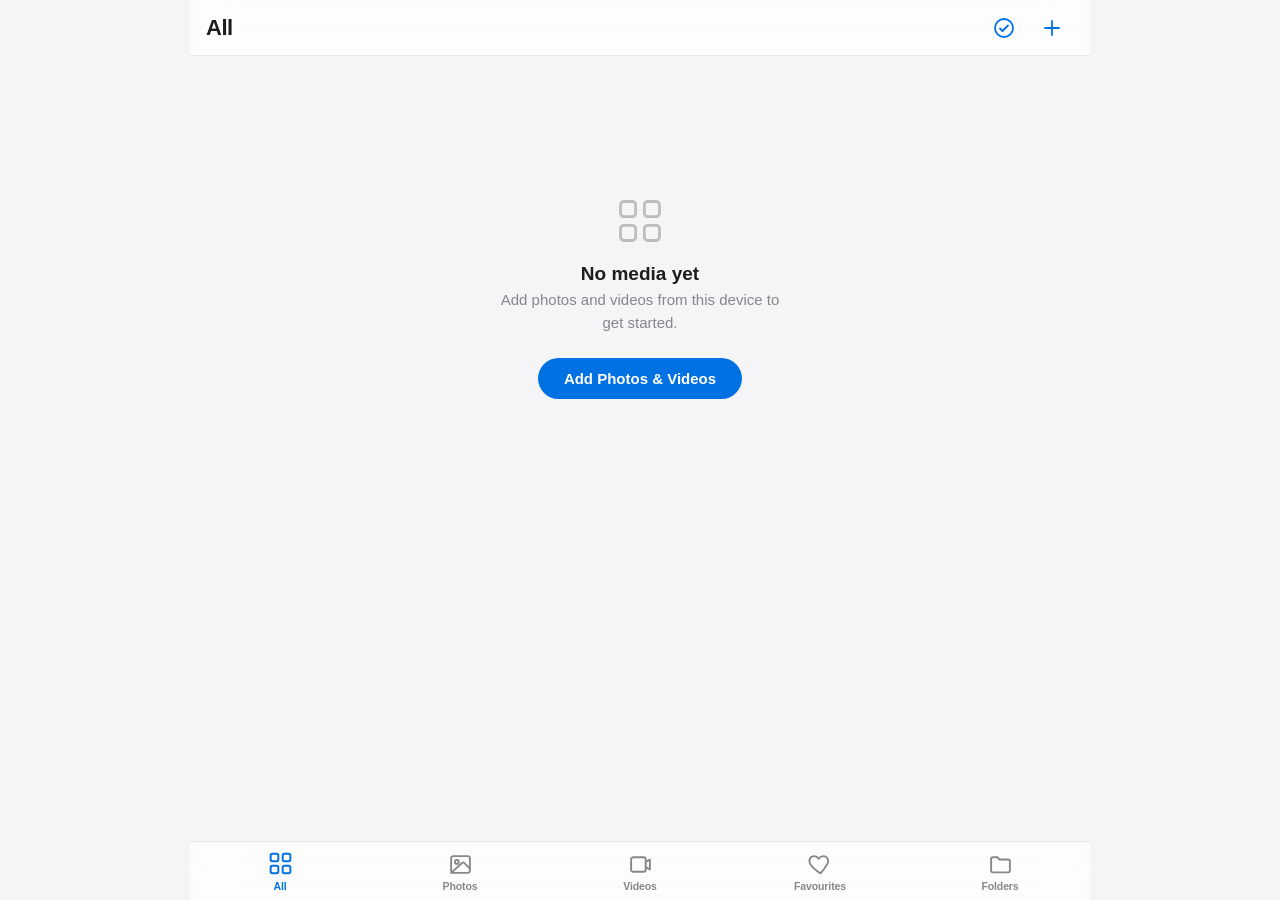
==== commit 67433c3b: "Add select mode for mass-organizing; verify session persistence Select mode: - New select-circle but" ====
--- a/photo-viewer/photo-viewer-standalone.html
+++ b/photo-viewer/photo-viewer-standalone.html
@@ -151,6 +151,19 @@
 }
 .icon-btn:active { transform: scale(0.9); background: rgba(0, 113, 227, 0.12); }
 .icon-btn.hidden-btn { display: none; }
+
+.text-btn {
+  color: var(--accent);
+  font-size: 15px;
+  font-weight: 600;
+  padding: 8px 6px;
+  min-height: 44px;
+  display: flex;
+  align-items: center;
+  white-space: nowrap;
+}
+.text-btn:active { opacity: 0.6; }
+.text-btn.hidden-btn { display: none; }
 
 /* ---------------------------- Main content ------------------------------ */
 
@@ -292,6 +305,44 @@
   .tile .fav-btn, .tile .menu-btn { opacity: 1; }
 }
 
+/* ------------------------------- Select mode ------------------------------ */
+
+.select-indicator {
+  display: none;
+  position: absolute;
+  top: 6px;
+  right: 6px;
+  width: 24px;
+  height: 24px;
+  border-radius: 50%;
+  border: 2px solid rgba(255, 255, 255, 0.85);
+  background: rgba(0, 0, 0, 0.25);
+  align-items: center;
+  justify-content: center;
+  color: transparent;
+  transition: background 0.15s var(--ease), border-color 0.15s var(--ease), transform 0.12s var(--ease);
+}
+.select-indicator .icon { width: 15px; height: 15px; stroke-width: 3; }
+.tile.selected .select-indicator {
+  background: var(--accent);
+  border-color: var(--accent);
+  color: #fff;
+  transform: scale(1.05);
+}
+
+body.select-mode .tile .fav-btn,
+body.select-mode .tile .menu-btn { display: none; }
+body.select-mode .tile .select-indicator { display: flex; }
+
+.tile.selected { box-shadow: inset 0 0 0 3px var(--accent); }
+.tile.selected::after {
+  content: '';
+  position: absolute;
+  inset: 0;
+  background: rgba(0, 113, 227, 0.18);
+  pointer-events: none;
+}
+
 /* ------------------------------ Empty state ------------------------------ */
 
 .empty-state {
@@ -376,6 +427,12 @@
 .tab-btn.active .icon { transform: translateY(-1px) scale(1.05); }
 .tab-btn:active .icon { transform: scale(0.88); }
 .tab-btn[data-tab="favorites"].active { color: var(--favorite); }
+
+/* Selection action bar reuses .tab-btn styling for its 3 buttons */
+.tab-btn:disabled { opacity: 0.35; pointer-events: none; }
+.tab-btn.danger-tab { color: var(--danger); }
+.tab-btn.is-favorite { color: var(--favorite); }
+.tab-btn.is-favorite .icon { fill: var(--favorite); stroke: var(--favorite); }
 
 /* -------------------------------- Folders --------------------------------- */
 
@@ -783,6 +840,7 @@
   <symbol id="icon-info" viewBox="0 0 24 24"><circle cx="12" cy="12" r="9"/><path d="M12 11v5.5"/><circle cx="12" cy="7.7" r="1"/></symbol>
   <symbol id="icon-check" viewBox="0 0 24 24"><path d="M5 12.5l4.5 4.5L19 7"/></symbol>
   <symbol id="icon-pencil" viewBox="0 0 24 24"><path d="M4 20l1-4.2L15.8 5 19 8.2 8.2 19 4 20z"/><path d="M13.5 6.5l4 4"/></symbol>
+  <symbol id="icon-select" viewBox="0 0 24 24"><circle cx="12" cy="12" r="9"/><path d="M8 12.5l2.5 2.5L16 9.5"/></symbol>
 </svg>
 
 <div id="app">
@@ -790,8 +848,13 @@
   <header class="topbar">
     <h1 id="topbarTitle">Photos</h1>
     <div class="topbar-actions">
+      <button class="text-btn hidden-btn" id="selectAllBtn">Select All</button>
+      <button class="text-btn hidden-btn" id="cancelSelectBtn">Cancel</button>
       <button class="icon-btn" id="newFolderBtn" aria-label="New folder">
         <svg class="icon"><use href="#icon-folder-plus"/></svg>
+      </button>
+      <button class="icon-btn" id="selectModeBtn" aria-label="Select items">
+        <svg class="icon"><use href="#icon-select"/></svg>
       </button>
       <button class="icon-btn" id="addFilesBtn" aria-label="Add photos or videos">
         <svg class="icon"><use href="#icon-plus"/></svg>
@@ -838,7 +901,7 @@
     </section>
   </main>
 
-  <nav class="tabbar">
+  <nav class="tabbar" id="mainTabbar">
     <button class="tab-btn active" data-tab="all">
       <svg class="icon"><use href="#icon-all"/></svg>
       <span>All</span>
@@ -858,6 +921,22 @@
     <button class="tab-btn" data-tab="folders">
       <svg class="icon"><use href="#icon-folders"/></svg>
       <span>Folders</span>
+    </button>
+  </nav>
+
+  <!-- Selection action bar — replaces the tab bar while Select mode is on -->
+  <nav class="tabbar" id="selectActionBar" hidden>
+    <button class="tab-btn" id="selectFavBtn" disabled>
+      <svg class="icon"><use href="#icon-favorites"/></svg>
+      <span>Favourite</span>
+    </button>
+    <button class="tab-btn" id="selectMoveBtn" disabled>
+      <svg class="icon"><use href="#icon-folders"/></svg>
+      <span>Move</span>
+    </button>
+    <button class="tab-btn danger-tab" id="selectRemoveBtn" disabled>
+      <svg class="icon"><use href="#icon-trash"/></svg>
+      <span>Remove</span>
     </button>
   </nav>
 
@@ -974,10 +1053,13 @@
 
   let contextMenuTargetId = null;
   let folderMenuTargetId = null;
-  let moveSheetItemId = null;
+  let moveSheetItemIds = [];
   let folderSheetMode = null;         // 'create' | 'rename'
   let folderSheetTargetFolderId = null;
-  let folderSheetAssignItemId = null;
+  let folderSheetAssignItemIds = null;
+
+  let selectMode = false;
+  const selectedIds = new Set();
 
   const IMAGE_EXT = /\.(jpe?g|png|gif|webp|heic|heif|bmp|tiff?|avif)$/i;
   const VIDEO_EXT = /\.(mp4|mov|m4v|webm|mkv|avi|3gp)$/i;
@@ -999,8 +1081,17 @@
   const fileInput = $('#fileInput');
   const addFilesBtn = $('#addFilesBtn');
   const newFolderBtn = $('#newFolderBtn');
-
-  const tabBtns = $$('.tab-btn');
+  const selectModeBtn = $('#selectModeBtn');
+  const selectAllBtn = $('#selectAllBtn');
+  const cancelSelectBtn = $('#cancelSelectBtn');
+
+  const mainTabbar = $('#mainTabbar');
+  const selectActionBar = $('#selectActionBar');
+  const selectFavBtn = $('#selectFavBtn');
+  const selectMoveBtn = $('#selectMoveBtn');
+  const selectRemoveBtn = $('#selectRemoveBtn');
+
+  const tabBtns = $$('.tab-btn', mainTabbar);
   const folderBackBtn = $('#folderBackBtn');
   const folderDetailTitle = $('#folderDetailTitle');
 
@@ -1400,15 +1491,22 @@
     }
   }
 
-  function removeItem(id) {
+  // No render/save-triggering side effect beyond what's strictly needed to
+  // drop the item — lets bulk removal do its own single reindex + render
+  // instead of one per item.
+  function removeItemCore(id) {
     const idx = mediaItems.findIndex((i) => i.id === id);
     if (idx === -1) return;
     const [item] = mediaItems.splice(idx, 1);
     mediaMap.delete(id);
     favorites.delete(id);
-    saveFavorites();
     URL.revokeObjectURL(item.url);
     if (item.thumbUrl) URL.revokeObjectURL(item.thumbUrl);
+  }
+
+  function removeItem(id) {
+    removeItemCore(id);
+    saveFavorites();
     reindexPositions();
     renderActive();
   }
@@ -1420,34 +1518,68 @@
   });
 
   function setActiveTab(tab) {
+    exitSelectMode(true);
     currentTab = tab;
     currentFolder = null;
     tabBtns.forEach((b) => b.classList.toggle('active', b.dataset.tab === tab));
     $$('.view').forEach((v) => v.classList.remove('active'));
     $(`#view-${tab}`).classList.add('active');
-    topbarTitle.textContent = TAB_TITLES[tab];
-    updateTopbarActions();
+    syncTopbar();
     renderActive();
   }
 
-  function updateTopbarActions() {
-    // "New Folder" only makes sense while looking at the Folders grid itself
-    // (not drilled into one specific folder, and not on a media tab).
-    newFolderBtn.classList.toggle('hidden-btn', !(currentTab === 'folders' && currentFolder === null));
+  // Single source of truth for the topbar's title + which action buttons show,
+  // across normal browsing, drilled-into-a-folder, and select mode.
+  function syncTopbar() {
+    const onFoldersOverview = currentTab === 'folders' && currentFolder === null;
+
+    if (selectMode) {
+      topbarTitle.textContent = selectedIds.size > 0 ? `${selectedIds.size} Selected` : 'Select Items';
+      newFolderBtn.classList.add('hidden-btn');
+      addFilesBtn.classList.add('hidden-btn');
+      selectModeBtn.classList.add('hidden-btn');
+      selectAllBtn.classList.remove('hidden-btn');
+      cancelSelectBtn.classList.remove('hidden-btn');
+      const list = getCurrentGridItems();
+      selectAllBtn.textContent = list.length > 0 && list.every((it) => selectedIds.has(it.id)) ? 'Deselect All' : 'Select All';
+      return;
+    }
+
+    if (currentFolder !== null) {
+      const folder = folders.find((f) => f.id === currentFolder);
+      topbarTitle.textContent = folder ? folder.name : 'Folder';
+    } else {
+      topbarTitle.textContent = TAB_TITLES[currentTab];
+    }
+    newFolderBtn.classList.toggle('hidden-btn', !onFoldersOverview);
+    selectModeBtn.classList.toggle('hidden-btn', onFoldersOverview);
+    addFilesBtn.classList.remove('hidden-btn');
+    selectAllBtn.classList.add('hidden-btn');
+    cancelSelectBtn.classList.add('hidden-btn');
   }
 
   folderBackBtn.addEventListener('click', () => setActiveTab('folders'));
 
   function openFolder(folderId) {
+    exitSelectMode(true);
     currentFolder = folderId;
     $$('.view').forEach((v) => v.classList.remove('active'));
     $('#view-folder-detail').classList.add('active');
     const folder = folders.find((f) => f.id === folderId);
-    const name = folder ? folder.name : 'Folder';
-    folderDetailTitle.textContent = name;
-    topbarTitle.textContent = name;
-    updateTopbarActions();
+    folderDetailTitle.textContent = folder ? folder.name : 'Folder';
+    syncTopbar();
     renderFolderDetail();
+  }
+
+  function getCurrentGridItems() {
+    if (currentFolder !== null) return mediaItems.filter((i) => i.folderId === currentFolder);
+    switch (currentTab) {
+      case 'all': return mediaItems;
+      case 'photos': return mediaItems.filter((i) => i.type === 'photo');
+      case 'videos': return mediaItems.filter((i) => i.type === 'video');
+      case 'favorites': return mediaItems.filter((i) => favorites.has(i.id));
+      default: return [];
+    }
   }
 
   function renderActive() {
@@ -1543,7 +1675,9 @@
 
   function buildTile(item, contextList) {
     const tile = document.createElement('div');
-    tile.className = 'tile' + (favorites.has(item.id) ? ' is-favorite' : '');
+    tile.className = 'tile'
+      + (favorites.has(item.id) ? ' is-favorite' : '')
+      + (selectMode && selectedIds.has(item.id) ? ' selected' : '');
     tile.dataset.id = item.id;
 
     tile.appendChild(makeThumbImg(item, {
@@ -1582,7 +1716,15 @@
     });
     tile.appendChild(menuBtn);
 
-    tile.addEventListener('click', () => openLightbox(contextList, contextList.indexOf(item)));
+    const selectIndicator = document.createElement('div');
+    selectIndicator.className = 'select-indicator';
+    selectIndicator.innerHTML = '<svg class="icon"><use href="#icon-check"/></svg>';
+    tile.appendChild(selectIndicator);
+
+    tile.addEventListener('click', () => {
+      if (selectMode) toggleSelect(item.id, tile);
+      else openLightbox(contextList, contextList.indexOf(item));
+    });
 
     return tile;
   }
@@ -1593,6 +1735,88 @@
     renderActive();
     if (!lightboxEl.hidden) updateLightboxFavState();
   }
+
+  /* -------------------------------- Select mode -------------------------------- */
+  // Multi-select for mass-favouriting, mass-moving into a folder, or mass-
+  // removing. Entered via the topbar's select-circle button on any media
+  // grid (not the Folders overview itself); the tab bar swaps out for a
+  // 3-button action bar while it's active.
+
+  function setSelectMode(on) {
+    if (selectMode === on) return;
+    selectMode = on;
+    selectedIds.clear();
+    document.body.classList.toggle('select-mode', on);
+    mainTabbar.hidden = on;
+    selectActionBar.hidden = !on;
+    syncTopbar();
+    updateSelectionBar();
+    renderActive();
+  }
+
+  // Used by navigation (tab switch / folder open) to silently drop out of
+  // select mode without forcing a redundant render — the caller re-renders
+  // right after anyway.
+  function exitSelectMode(quiet) {
+    if (!selectMode) return;
+    selectMode = false;
+    selectedIds.clear();
+    document.body.classList.remove('select-mode');
+    mainTabbar.hidden = false;
+    selectActionBar.hidden = true;
+    if (!quiet) { syncTopbar(); updateSelectionBar(); renderActive(); }
+  }
+
+  function toggleSelect(id, tileEl) {
+    if (selectedIds.has(id)) selectedIds.delete(id); else selectedIds.add(id);
+    tileEl.classList.toggle('selected', selectedIds.has(id));
+    syncTopbar();
+    updateSelectionBar();
+  }
+
+  function updateSelectionBar() {
+    const n = selectedIds.size;
+    selectFavBtn.disabled = n === 0;
+    selectMoveBtn.disabled = n === 0;
+    selectRemoveBtn.disabled = n === 0;
+    const allFav = n > 0 && Array.from(selectedIds).every((id) => favorites.has(id));
+    selectFavBtn.classList.toggle('is-favorite', allFav);
+    $('span', selectFavBtn).textContent = allFav ? 'Unfavourite' : 'Favourite';
+  }
+
+  selectModeBtn.addEventListener('click', () => setSelectMode(true));
+  cancelSelectBtn.addEventListener('click', () => setSelectMode(false));
+
+  selectAllBtn.addEventListener('click', () => {
+    const list = getCurrentGridItems();
+    const allSelected = list.length > 0 && list.every((it) => selectedIds.has(it.id));
+    if (allSelected) selectedIds.clear();
+    else list.forEach((it) => selectedIds.add(it.id));
+    syncTopbar();
+    updateSelectionBar();
+    renderActive();
+  });
+
+  selectFavBtn.addEventListener('click', () => {
+    if (!selectedIds.size) return;
+    const allFav = Array.from(selectedIds).every((id) => favorites.has(id));
+    selectedIds.forEach((id) => { if (allFav) favorites.delete(id); else favorites.add(id); });
+    saveFavorites();
+    setSelectMode(false);
+  });
+
+  selectMoveBtn.addEventListener('click', () => {
+    if (!selectedIds.size) return;
+    openMoveSheet(Array.from(selectedIds));
+  });
+
+  selectRemoveBtn.addEventListener('click', () => {
+    if (!selectedIds.size) return;
+    selectedIds.forEach((id) => removeItemCore(id));
+    saveFavorites();
+    reindexPositions();
+    setSelectMode(false);
+  });
 
   /* -------------------------------- Empty states -------------------------------- */
 
@@ -1678,7 +1902,7 @@
     if (!folder) return;
     folder.name = trimmed;
     saveFolders();
-    if (currentFolder === id) { folderDetailTitle.textContent = trimmed; topbarTitle.textContent = trimmed; }
+    if (currentFolder === id) { folderDetailTitle.textContent = trimmed; syncTopbar(); }
     renderActive();
   }
 
@@ -1695,19 +1919,27 @@
     else renderActive();
   }
 
-  function assignToFolder(itemId, folderId) {
+  function assignToFolderSilent(itemId, folderId) {
     assignments[itemId] = folderId;
-    saveAssignments();
     const item = mediaMap.get(itemId);
     if (item) item.folderId = folderId;
-    renderActive();
-  }
-
-  function removeFromFolder(itemId) {
+  }
+
+  function removeFromFolderSilent(itemId) {
     delete assignments[itemId];
-    saveAssignments();
     const item = mediaMap.get(itemId);
     if (item) item.folderId = null;
+  }
+
+  function assignToFolder(itemId, folderId) {
+    assignToFolderSilent(itemId, folderId);
+    saveAssignments();
+    renderActive();
+  }
+
+  function removeFromFolder(itemId) {
+    removeFromFolderSilent(itemId);
+    saveAssignments();
     renderActive();
   }
 
@@ -1780,10 +2012,10 @@
 
   /* ---------------------------- New Folder / Rename sheet ---------------------------- */
 
-  function openFolderNameSheet(mode, folderId, assignItemId) {
+  function openFolderNameSheet(mode, folderId, assignItemIds) {
     folderSheetMode = mode;
     folderSheetTargetFolderId = folderId;
-    folderSheetAssignItemId = assignItemId || null;
+    folderSheetAssignItemIds = assignItemIds && assignItemIds.length ? assignItemIds : null;
     if (mode === 'rename') {
       const f = folders.find((x) => x.id === folderId);
       folderNameTitle.textContent = 'Rename Folder';
@@ -1804,7 +2036,7 @@
     folderNameBackdrop.hidden = true;
     folderSheetMode = null;
     folderSheetTargetFolderId = null;
-    folderSheetAssignItemId = null;
+    folderSheetAssignItemIds = null;
   }
 
   function submitFolderNameSheet() {
@@ -1814,8 +2046,13 @@
       renameFolder(folderSheetTargetFolderId, name);
     } else {
       const folder = createFolder(name);
-      if (folder && folderSheetAssignItemId) assignToFolder(folderSheetAssignItemId, folder.id);
-      else renderActive();
+      if (folder && folderSheetAssignItemIds) {
+        folderSheetAssignItemIds.forEach((id) => assignToFolderSilent(id, folder.id));
+        saveAssignments();
+        if (selectMode) setSelectMode(false); else renderActive();
+      } else {
+        renderActive();
+      }
     }
     closeFolderNameSheet();
   }
@@ -1841,29 +2078,45 @@
     return btn;
   }
 
-  function openMoveSheet(itemId) {
-    moveSheetItemId = itemId;
-    const item = mediaMap.get(itemId);
+  // `ids` is always an array — a single-item ••• menu passes a 1-element
+  // array, mass-select passes every currently-selected id. Assigning always
+  // sets every given item to the chosen folder in one shot; the "checked"
+  // mark on a folder row only lights up when the entire selection is
+  // already, unambiguously, in that one folder.
+  function openMoveSheet(ids) {
+    moveSheetItemIds = ids;
+    const items = ids.map((id) => mediaMap.get(id)).filter(Boolean);
     moveFolderList.innerHTML = '';
 
-    if (item && item.folderId) {
+    if (items.some((it) => it.folderId)) {
       moveFolderList.appendChild(buildMoveRow({
         icon: 'icon-x', label: 'Remove from Folder', danger: true,
-        onClick: () => { removeFromFolder(itemId); closeMoveSheet(); },
+        onClick: () => {
+          ids.forEach(removeFromFolderSilent);
+          saveAssignments();
+          closeMoveSheet();
+          if (selectMode) setSelectMode(false); else renderActive();
+        },
       }));
     }
 
     const newRow = buildMoveRow({
       icon: 'icon-folder-plus', label: 'New Folder…',
-      onClick: () => { closeMoveSheet(); openFolderNameSheet('create', null, itemId); },
+      onClick: () => { closeMoveSheet(); openFolderNameSheet('create', null, ids); },
     });
     newRow.classList.add('new-row');
     moveFolderList.appendChild(newRow);
 
     folders.slice().sort((a, b) => a.name.localeCompare(b.name)).forEach((folder) => {
       moveFolderList.appendChild(buildMoveRow({
-        icon: 'icon-folders', label: folder.name, checked: !!item && item.folderId === folder.id,
-        onClick: () => { assignToFolder(itemId, folder.id); closeMoveSheet(); },
+        icon: 'icon-folders', label: folder.name,
+        checked: items.length > 0 && items.every((it) => it.folderId === folder.id),
+        onClick: () => {
+          ids.forEach((id) => assignToFolderSilent(id, folder.id));
+          saveAssignments();
+          closeMoveSheet();
+          if (selectMode) setSelectMode(false); else renderActive();
+        },
       }));
     });
 
@@ -1874,7 +2127,7 @@
   function closeMoveSheet() {
     moveSheet.hidden = true;
     moveSheetBackdrop.hidden = true;
-    moveSheetItemId = null;
+    moveSheetItemIds = [];
   }
 
   moveSheetBackdrop.addEventListener('click', closeMoveSheet);
@@ -1887,7 +2140,7 @@
     let startX = 0, startY = 0, tracking = false, locked = null;
 
     content.addEventListener('touchstart', (e) => {
-      if (e.touches.length !== 1 || currentFolder !== null) return;
+      if (e.touches.length !== 1 || currentFolder !== null || selectMode) return;
       startX = e.touches[0].clientX;
       startY = e.touches[0].clientY;
       tracking = true;
@@ -2236,7 +2489,7 @@
       closeContextMenu();
       if (!id) return;
       if (action === 'favorite') toggleFavorite(id);
-      else if (action === 'move') openMoveSheet(id);
+      else if (action === 'move') openMoveSheet([id]);
       else if (action === 'remove') removeItem(id);
       else if (action === 'info') openInfo(id);
     });
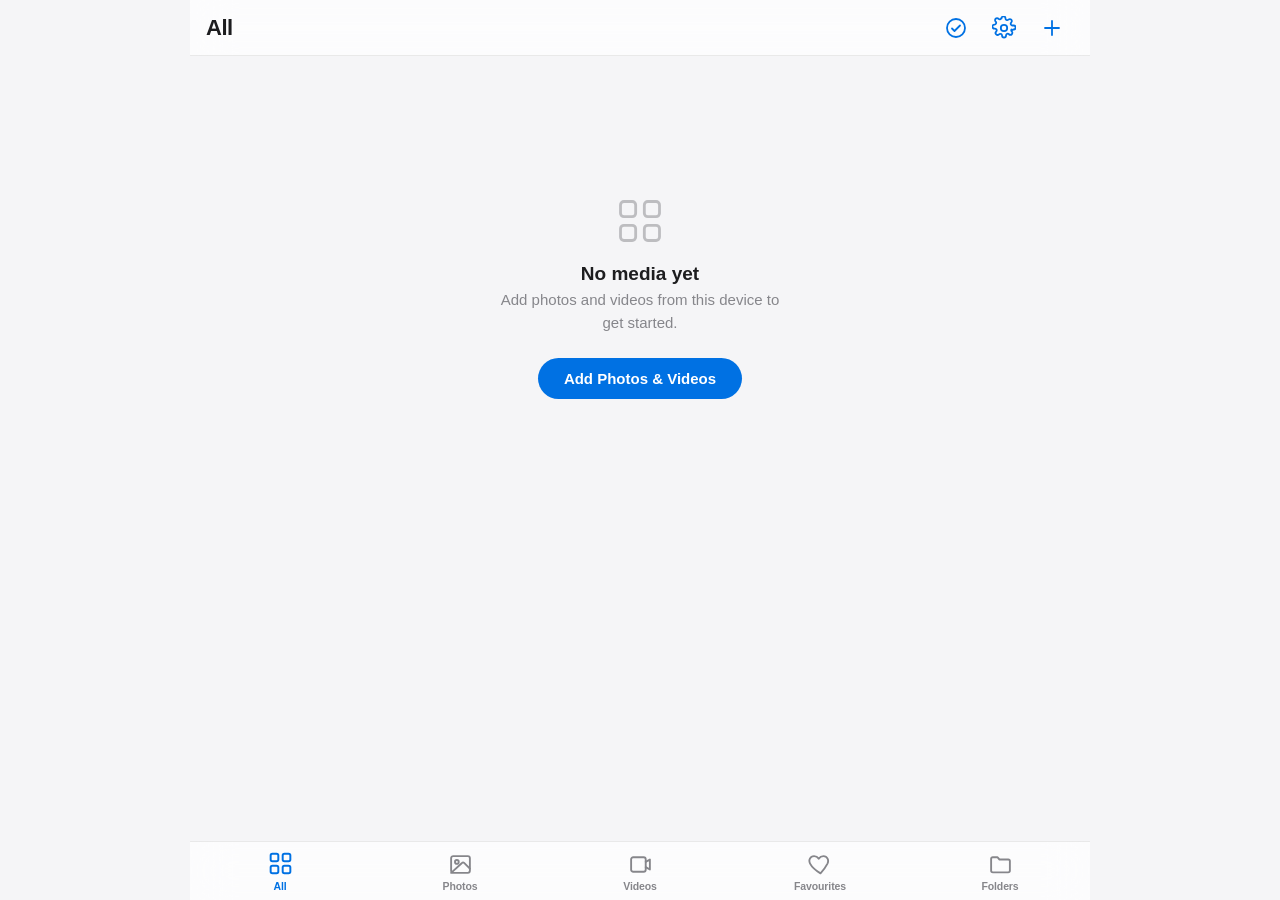
==== commit c02c105c: "Port genuine feature gaps from a reference implementation The user shared a much more feature-rich a" ====
--- a/photo-viewer/photo-viewer-standalone.html
+++ b/photo-viewer/photo-viewer-standalone.html
@@ -165,6 +165,146 @@
 .text-btn:active { opacity: 0.6; }
 .text-btn.hidden-btn { display: none; }
 
+/* --------------------------- Status bar ---------------------------------- */
+
+.status-bar {
+  display: flex;
+  align-items: center;
+  gap: var(--space-sm);
+  margin: var(--space-sm) var(--space-md) 0;
+  padding: 9px 13px;
+  background: var(--bg-elevated);
+  border: 1px solid var(--border);
+  border-radius: var(--radius-md);
+  font-size: 13px;
+  color: var(--text-secondary);
+  flex-shrink: 0;
+}
+.status-text { flex: 1; }
+.status-badge {
+  font-family: ui-monospace, 'SF Mono', Menlo, Consolas, monospace;
+  font-size: 11px;
+  font-weight: 600;
+  padding: 3px 8px;
+  background: var(--bg-tile);
+  border-radius: var(--radius-pill);
+  color: var(--text-secondary);
+  white-space: nowrap;
+}
+
+/* ---------------------------- Settings panel ------------------------------ */
+
+.settings-wrap { position: relative; }
+
+.settings-panel {
+  position: absolute;
+  right: 0;
+  top: calc(100% + 6px);
+  width: 260px;
+  max-height: 72vh;
+  overflow-y: auto;
+  background: var(--blur-bg);
+  backdrop-filter: blur(24px) saturate(1.8);
+  -webkit-backdrop-filter: blur(24px) saturate(1.8);
+  border: 1px solid var(--border);
+  border-radius: var(--radius-md);
+  box-shadow: var(--shadow-md);
+  padding: 8px;
+  z-index: 210;
+  animation: popIn 0.16s var(--ease) both;
+}
+
+.settings-title {
+  font-size: 10.5px;
+  font-weight: 700;
+  letter-spacing: 0.06em;
+  text-transform: uppercase;
+  color: var(--text-secondary);
+  padding: 10px 8px 6px;
+}
+.settings-title:first-child { padding-top: 4px; }
+
+.segmented {
+  display: flex;
+  gap: 3px;
+  padding: 0 4px 6px;
+}
+.segmented-btn {
+  flex: 1;
+  padding: 7px 4px;
+  border-radius: 8px;
+  border: 1px solid var(--border);
+  background: var(--bg-tile);
+  color: var(--text-secondary);
+  font-size: 12px;
+  font-weight: 500;
+  text-align: center;
+  transition: background 0.12s var(--ease), color 0.12s var(--ease), border-color 0.12s var(--ease);
+}
+.segmented-btn.active {
+  background: rgba(0, 113, 227, 0.16);
+  border-color: var(--accent);
+  color: var(--accent);
+  font-weight: 700;
+}
+
+.settings-row {
+  display: flex;
+  align-items: center;
+  justify-content: space-between;
+  gap: var(--space-sm);
+  padding: 9px 8px;
+  border-radius: var(--radius-sm);
+  font-size: 13.5px;
+}
+.settings-row:active { background: rgba(127, 127, 127, 0.1); }
+
+.toggle { position: relative; width: 40px; height: 24px; flex-shrink: 0; }
+.toggle input { position: absolute; opacity: 0; width: 0; height: 0; }
+.toggle-track {
+  position: absolute;
+  inset: 0;
+  background: var(--bg-tile);
+  border: 1px solid var(--border);
+  border-radius: var(--radius-pill);
+  transition: background 0.18s var(--ease), border-color 0.18s var(--ease);
+}
+.toggle-knob {
+  position: absolute;
+  top: 3px;
+  left: 3px;
+  width: 16px;
+  height: 16px;
+  border-radius: 50%;
+  background: #fff;
+  box-shadow: 0 1px 3px rgba(0, 0, 0, 0.3);
+  transition: transform 0.18s var(--ease);
+}
+.toggle input:checked ~ .toggle-track { background: var(--accent); border-color: var(--accent); }
+.toggle input:checked ~ .toggle-knob { transform: translateX(16px); }
+
+.settings-action {
+  display: flex;
+  align-items: center;
+  gap: var(--space-sm);
+  width: 100%;
+  padding: 10px 8px;
+  border-radius: var(--radius-sm);
+  font-size: 13.5px;
+  color: var(--text-primary);
+}
+.settings-action:active { background: rgba(127, 127, 127, 0.1); }
+.settings-action .icon { width: 17px; height: 17px; color: var(--text-secondary); flex-shrink: 0; }
+
+.settings-hint {
+  margin: 4px 0 0;
+  padding: 8px 8px 2px;
+  font-size: 11.5px;
+  line-height: 1.5;
+  color: var(--text-secondary);
+  border-top: 1px solid var(--border);
+}
+
 /* ---------------------------- Main content ------------------------------ */
 
 #content {
@@ -197,6 +337,12 @@
   grid-template-columns: repeat(3, 1fr);
   gap: 3px;
 }
+/* Grid density, adjustable via Settings → Display (defaults to Medium = the
+   original 3-across). Column count, not a fixed px size, so it stays
+   responsive at every screen width the same way the default already was. */
+.tile-grid[data-grid="2"] { grid-template-columns: repeat(2, 1fr); }
+.tile-grid[data-grid="3"] { grid-template-columns: repeat(3, 1fr); }
+.tile-grid[data-grid="4"] { grid-template-columns: repeat(4, 1fr); }
 
 .tile {
   position: relative;
@@ -205,6 +351,12 @@
   overflow: hidden;
   background: var(--bg-tile);
   animation: tileIn 0.32s var(--ease) both;
+  /* Offscreen tiles skip layout/paint entirely — on a huge grid this cuts
+     rendering work to roughly what's actually on screen. contain-intrinsic-size
+     just needs to be in the right ballpark since aspect-ratio governs the
+     real size once a tile is (or becomes) visible. */
+  content-visibility: auto;
+  contain-intrinsic-size: auto 140px;
 }
 
 @keyframes tileIn {
@@ -258,6 +410,20 @@
   backdrop-filter: blur(6px);
 }
 .tile .video-badge .icon { width: 12px; height: 12px; }
+
+.tile .dup-badge {
+  position: absolute;
+  right: var(--space-xs);
+  bottom: var(--space-xs);
+  background: rgba(255, 59, 48, 0.82);
+  color: #fff;
+  padding: 3px 7px;
+  border-radius: var(--radius-pill);
+  font-size: 10px;
+  font-weight: 700;
+  letter-spacing: 0.03em;
+  backdrop-filter: blur(6px);
+}
 
 .tile .fav-btn {
   position: absolute;
@@ -573,7 +739,9 @@
 .icon-btn.light { color: #fff; }
 .icon-btn.light.is-favorite { color: var(--favorite); }
 .icon-btn.light.is-favorite .icon { fill: var(--favorite); stroke: var(--favorite); }
+.icon-btn.light.on { color: var(--accent); }
 .lightbox-counter { color: rgba(255,255,255,0.7); font-size: 13px; font-weight: 600; }
+.lightbox-header-actions { display: flex; gap: var(--space-xs); }
 
 .lightbox-stage {
   flex: 1;
@@ -642,6 +810,59 @@
   .lightbox-nav { display: none; }
 }
 
+.zoom-hud {
+  position: absolute;
+  top: 10px;
+  left: 50%;
+  transform: translateX(-50%);
+  background: rgba(0, 0, 0, 0.6);
+  border: 1px solid rgba(255, 255, 255, 0.14);
+  backdrop-filter: blur(10px);
+  color: #fff;
+  font-family: ui-monospace, 'SF Mono', Menlo, Consolas, monospace;
+  font-size: 12px;
+  font-weight: 600;
+  padding: 5px 13px;
+  border-radius: var(--radius-pill);
+  pointer-events: none;
+  opacity: 0;
+  transition: opacity 0.25s var(--ease);
+  z-index: 4;
+}
+.zoom-hud.vis { opacity: 1; }
+
+/* Fullscreen (native, via requestFullscreen) falls back to this CSS-only
+   "cinema" mode when the platform doesn't support/allow requesting
+   fullscreen on an arbitrary element (notably iOS Safari). Either way the
+   chrome hides completely and an explicit exit pill appears, since there's
+   no OS-level fullscreen indicator to rely on in the fallback case. */
+.lightbox.cinema .lightbox-header,
+.lightbox.cinema .lightbox-footer {
+  opacity: 0;
+  pointer-events: none;
+}
+.cinema-exit {
+  position: absolute;
+  bottom: 16px;
+  left: 50%;
+  transform: translateX(-50%);
+  background: rgba(0, 0, 0, 0.68);
+  border: 1px solid rgba(255, 255, 255, 0.16);
+  backdrop-filter: blur(12px);
+  color: #fff;
+  font-size: 13px;
+  font-weight: 500;
+  padding: 10px 20px;
+  border-radius: var(--radius-pill);
+  display: flex;
+  align-items: center;
+  gap: 7px;
+  z-index: 5;
+  box-shadow: 0 4px 20px rgba(0, 0, 0, 0.5);
+  animation: fadeUp 0.25s var(--ease) both;
+}
+.cinema-exit .icon { width: 15px; height: 15px; }
+
 .lightbox-footer {
   padding: var(--space-sm) var(--space-md) calc(var(--space-md) + env(safe-area-inset-bottom));
   text-align: center;
@@ -806,6 +1027,40 @@
 .move-row.danger { color: var(--danger); }
 .move-row.danger .icon { color: var(--danger); }
 .move-row.new-row .icon { color: var(--accent); }
+
+/* -------------------------------- Toast ---------------------------------- */
+
+.toast {
+  position: fixed;
+  left: 50%;
+  bottom: calc(var(--tabbar-h) + var(--space-md) + env(safe-area-inset-bottom));
+  transform: translateX(-50%) translateY(8px);
+  z-index: 400;
+  display: flex;
+  align-items: center;
+  gap: var(--space-md);
+  padding: 10px 18px;
+  background: var(--blur-bg);
+  backdrop-filter: blur(24px) saturate(1.8);
+  -webkit-backdrop-filter: blur(24px) saturate(1.8);
+  border: 1px solid var(--border);
+  border-radius: var(--radius-pill);
+  box-shadow: var(--shadow-md);
+  opacity: 0;
+  pointer-events: none;
+  transition: opacity 0.2s var(--ease), transform 0.2s var(--ease);
+  white-space: nowrap;
+  max-width: calc(100% - 32px);
+}
+.toast.show { opacity: 1; pointer-events: auto; transform: translateX(-50%) translateY(0); }
+.toast-text { font-size: 13.5px; font-weight: 500; overflow: hidden; text-overflow: ellipsis; }
+.toast-action {
+  color: var(--accent);
+  font-size: 13.5px;
+  font-weight: 700;
+  flex-shrink: 0;
+}
+.toast-action:active { opacity: 0.6; }
 
 /* -------------------------------- Scrollbars ---------------------------------- */
 
@@ -841,6 +1096,10 @@
   <symbol id="icon-check" viewBox="0 0 24 24"><path d="M5 12.5l4.5 4.5L19 7"/></symbol>
   <symbol id="icon-pencil" viewBox="0 0 24 24"><path d="M4 20l1-4.2L15.8 5 19 8.2 8.2 19 4 20z"/><path d="M13.5 6.5l4 4"/></symbol>
   <symbol id="icon-select" viewBox="0 0 24 24"><circle cx="12" cy="12" r="9"/><path d="M8 12.5l2.5 2.5L16 9.5"/></symbol>
+  <symbol id="icon-settings" viewBox="0 0 24 24"><circle cx="12" cy="12" r="3.2"/><path d="M19.4 13.5a1.7 1.7 0 0 0 .34 1.87l.06.06a2 2 0 1 1-2.83 2.83l-.06-.06a1.7 1.7 0 0 0-1.87-.34 1.7 1.7 0 0 0-1 1.55V19.6a2 2 0 1 1-4 0v-.09a1.7 1.7 0 0 0-1.1-1.55 1.7 1.7 0 0 0-1.87.34l-.06.06a2 2 0 1 1-2.83-2.83l.06-.06a1.7 1.7 0 0 0 .34-1.87 1.7 1.7 0 0 0-1.55-1H2.4a2 2 0 1 1 0-4h.09a1.7 1.7 0 0 0 1.55-1.1 1.7 1.7 0 0 0-.34-1.87l-.06-.06a2 2 0 1 1 2.83-2.83l.06.06a1.7 1.7 0 0 0 1.87.34H8.5a1.7 1.7 0 0 0 1-1.55V2.4a2 2 0 1 1 4 0v.09a1.7 1.7 0 0 0 1 1.55 1.7 1.7 0 0 0 1.87-.34l.06-.06a2 2 0 1 1 2.83 2.83l-.06.06a1.7 1.7 0 0 0-.34 1.87V8.5a1.7 1.7 0 0 0 1.55 1H21.6a2 2 0 1 1 0 4h-.09a1.7 1.7 0 0 0-1.55 1z"/></symbol>
+  <symbol id="icon-expand" viewBox="0 0 24 24"><path d="M9 4H4v5M15 4h5v5M9 20H4v-5M15 20h5v-5"/></symbol>
+  <symbol id="icon-collapse" viewBox="0 0 24 24"><path d="M4 9h5V4M20 9h-5V4M4 15h5v5M20 15h-5v5"/></symbol>
+  <symbol id="icon-copy" viewBox="0 0 24 24"><rect x="8" y="8" width="12" height="12" rx="2"/><path d="M16 8V6a2 2 0 0 0-2-2H6a2 2 0 0 0-2 2v8a2 2 0 0 0 2 2h2"/></symbol>
 </svg>
 
 <div id="app">
@@ -856,13 +1115,49 @@
       <button class="icon-btn" id="selectModeBtn" aria-label="Select items">
         <svg class="icon"><use href="#icon-select"/></svg>
       </button>
+      <div class="settings-wrap">
+        <button class="icon-btn" id="settingsBtn" aria-label="Settings">
+          <svg class="icon"><use href="#icon-settings"/></svg>
+        </button>
+        <div class="settings-panel" id="settingsPanel" hidden>
+          <div class="settings-title">Display</div>
+          <div class="segmented" id="gridSizeGroup">
+            <button class="segmented-btn" data-grid="4">Small</button>
+            <button class="segmented-btn active" data-grid="3">Medium</button>
+            <button class="segmented-btn" data-grid="2">Large</button>
+          </div>
+          <div class="settings-title">Preferences</div>
+          <label class="settings-row">
+            <span>Sort by Date Taken</span>
+            <span class="toggle"><input type="checkbox" id="prefExifToggle" checked><span class="toggle-track"></span><span class="toggle-knob"></span></span>
+          </label>
+          <label class="settings-row">
+            <span>Mark Duplicates</span>
+            <span class="toggle"><input type="checkbox" id="prefDupesToggle" checked><span class="toggle-track"></span><span class="toggle-knob"></span></span>
+          </label>
+          <div class="settings-title">Backup</div>
+          <button class="settings-action" id="exportBackupBtn">
+            <svg class="icon"><use href="#icon-copy"/></svg><span>Export Backup</span>
+          </button>
+          <button class="settings-action" id="importBackupBtn">
+            <svg class="icon"><use href="#icon-folder-plus"/></svg><span>Import Backup</span>
+          </button>
+          <p class="settings-hint">Backs up favourites and folders (not the photos/videos themselves) to a file you can re-import here, or on another device.</p>
+        </div>
+      </div>
       <button class="icon-btn" id="addFilesBtn" aria-label="Add photos or videos">
         <svg class="icon"><use href="#icon-plus"/></svg>
       </button>
     </div>
   </header>
 
+  <div class="status-bar" id="statusBar" hidden>
+    <span class="status-text" id="statusText"></span>
+    <span class="status-badge" id="statusBadge"></span>
+  </div>
+
   <input type="file" id="fileInput" accept="image/*,video/*" multiple hidden>
+  <input type="file" id="backupImport" accept=".json" hidden>
 
   <main id="content">
     <section class="view grid-view active" data-view="all" id="view-all">
@@ -947,9 +1242,14 @@
         <svg class="icon"><use href="#icon-x"/></svg>
       </button>
       <span class="lightbox-counter" id="lightboxCounter"></span>
-      <button class="icon-btn light" id="lightboxFav" aria-label="Toggle favourite">
-        <svg class="icon"><use href="#icon-favorites"/></svg>
-      </button>
+      <div class="lightbox-header-actions">
+        <button class="icon-btn light" id="lightboxFullscreen" aria-label="Toggle fullscreen">
+          <svg class="icon"><use href="#icon-expand"/></svg>
+        </button>
+        <button class="icon-btn light" id="lightboxFav" aria-label="Toggle favourite">
+          <svg class="icon"><use href="#icon-favorites"/></svg>
+        </button>
+      </div>
     </div>
     <div class="lightbox-stage" id="lightboxStage">
       <button class="lightbox-nav prev" id="lightboxPrev" aria-label="Previous">
@@ -958,6 +1258,10 @@
       <div class="lightbox-media" id="lightboxMedia"></div>
       <button class="lightbox-nav next" id="lightboxNext" aria-label="Next">
         <svg class="icon"><use href="#icon-chevron-right"/></svg>
+      </button>
+      <div class="zoom-hud" id="zoomHud">100%</div>
+      <button class="cinema-exit" id="cinemaExit" hidden>
+        <svg class="icon"><use href="#icon-collapse"/></svg><span>Exit Fullscreen</span>
       </button>
     </div>
     <div class="lightbox-footer">
@@ -1017,6 +1321,11 @@
   </div>
   <div class="info-sheet-backdrop" id="moveSheetBackdrop" hidden></div>
 
+  <div class="toast" id="toast" hidden>
+    <span class="toast-text" id="toastText"></span>
+    <button class="toast-action" id="toastAction" hidden></button>
+  </div>
+
 </div>
 
 <script>
@@ -1025,15 +1334,22 @@
 
   /* ==========================================================================
      State
-     - mediaItems lives only in memory for this tab's page-session — nothing is
-       written to disk. Re-opening the app means re-adding your photos/videos.
+     - mediaItems (the actual photo/video File objects) lives only in memory —
+       nothing is or can be written to disk for these. No web page, in any
+       browser or embedded WebView, can silently re-read files off your
+       device without you explicitly picking them again — that's a browser
+       security boundary, not a limitation of this app. Re-opening the app
+       always means re-adding your photos/videos via "Add Photos & Videos".
      - Favourites, folders (the ones YOU create), and which item is in which
-       folder all persist in sessionStorage (survives a reload in the same
-       tab, wiped when the tab/session ends). A folder only ever appears in
-       the Folders tab while at least one of its items is currently loaded —
-       re-add the same file later in the same session and it snaps straight
-       back into the folder you put it in, because the id is stable
-       (name + size + last-modified).
+       folder are small JSON metadata, and DO persist automatically across
+       app restarts — no action needed from you — via a layered store (see
+       "Persistence" below): IndexedDB first, falling back to localStorage,
+       falling back to in-memory-only if neither is available in whatever
+       WebView is hosting the page. A folder only ever appears in the
+       Folders tab while at least one of its items is currently loaded —
+       re-add the same file later and it snaps straight back into the
+       folder you put it in, because the id is stable (name + size +
+       last-modified), regardless of which storage tier actually held it.
      - mediaItems is kept sorted newest-first (by lastModified) at all times,
        so every derived view (All/Photos/Videos/Favourites/Folders) inherits
        that order for free.
@@ -1041,9 +1357,13 @@
 
   const mediaItems = [];
   const mediaMap = new Map();
-  const favorites = new Set(loadFavorites());
-  let folders = loadFolders();          // [{ id, name }]
-  let assignments = loadAssignments();  // { itemId: folderId }
+  // Start empty and render immediately; hydrateFromStorage() (called at the
+  // bottom of this file) fills these in asynchronously once the layered
+  // store resolves. See "Persistence" below for why this has to be async,
+  // and why nothing needs to wait on it.
+  const favorites = new Set();
+  let folders = [];          // [{ id, name }]
+  let assignments = {};      // { itemId: folderId }
 
   let currentTab = 'all';
   let currentFolder = null; // folder id, while drilled into a folder's detail view
@@ -1060,6 +1380,15 @@
 
   let selectMode = false;
   const selectedIds = new Set();
+
+  let gridSize = loadGridSizePref();  // column count: 2 | 3 | 4, default 3 ("Medium" = the original spec)
+  let prefExif = true;                // sort by EXIF date-taken when available, not just lastModified
+  let prefDupes = true;               // show the DUP badge on name+size matches
+  let cinemaMode = false;             // CSS-only fullscreen fallback for the lightbox
+  let toastTimer = null;
+  let toastHideTimer = null;
+  let hudTimer = null;
+  let pendingRemoval = null;          // { items: [{item, wasFav}], timer } — undo window before URLs are actually revoked
 
   const IMAGE_EXT = /\.(jpe?g|png|gif|webp|heic|heif|bmp|tiff?|avif)$/i;
   const VIDEO_EXT = /\.(mp4|mov|m4v|webm|mkv|avi|3gp)$/i;
@@ -1128,26 +1457,194 @@
   const moveSheetBackdrop = $('#moveSheetBackdrop');
   const moveFolderList = $('#moveFolderList');
 
+  const statusBar = $('#statusBar');
+  const statusText = $('#statusText');
+  const statusBadge = $('#statusBadge');
+
+  const settingsBtn = $('#settingsBtn');
+  const settingsPanel = $('#settingsPanel');
+  const gridSizeGroup = $('#gridSizeGroup');
+  const prefExifToggle = $('#prefExifToggle');
+  const prefDupesToggle = $('#prefDupesToggle');
+  const exportBackupBtn = $('#exportBackupBtn');
+  const importBackupBtn = $('#importBackupBtn');
+  const backupImport = $('#backupImport');
+
+  const toast = $('#toast');
+  const toastText = $('#toastText');
+  const toastAction = $('#toastAction');
+
+  const lightboxFullscreen = $('#lightboxFullscreen');
+  const cinemaExit = $('#cinemaExit');
+  const zoomHud = $('#zoomHud');
+
+  /* ==========================================================================
+     Persistence — IndexedDB, falling back to localStorage, falling back to
+     in-memory-only. Every layer is wrapped so a failure anywhere in the
+     chain degrades quietly instead of throwing.
+
+     Why layered: some embedded WebViews (this shows up with file:// pages on
+     iOS/Android in particular) throw a SecurityError on ANY Web Storage
+     access — not a quota issue, an outright block — and IndexedDB is a
+     separate API that isn't always blocked under the same restriction, so
+     it's tried first. If a save call ever threw uncaught, every function
+     that calls it — toggleFavorite, createFolder, assignToFolder, etc. —
+     would abort right there, so the rest of that action (updating the UI,
+     closing a sheet) would never run. That looks exactly like "favourites/
+     folders don't save", except it's not a persistence problem, it's the
+     action itself silently failing. So: nothing here is ever allowed to
+     throw past this module, regardless of which tier is actually available.
+     ========================================================================== */
+
+  const IDB_NAME = 'pv-store';
+  const IDB_VERSION = 1;
+  const IDB_STORE = 'kv';
+
+  let dbOpenPromise = null; // memoized — only ever attempt indexedDB.open() once
+
+  function openIdb() {
+    if (dbOpenPromise) return dbOpenPromise;
+    dbOpenPromise = new Promise((resolve) => {
+      if (!window.indexedDB) { resolve(null); return; }
+      let req;
+      try {
+        req = indexedDB.open(IDB_NAME, IDB_VERSION);
+      } catch {
+        resolve(null);
+        return;
+      }
+      req.onupgradeneeded = () => {
+        try {
+          if (!req.result.objectStoreNames.contains(IDB_STORE)) {
+            req.result.createObjectStore(IDB_STORE);
+          }
+        } catch {
+          /* a genuinely fatal upgrade error still surfaces via onerror below */
+        }
+      };
+      req.onsuccess = () => resolve(req.result);
+      req.onerror = () => resolve(null);
+      req.onblocked = () => resolve(null); // don't hang forever waiting on another tab
+    });
+    return dbOpenPromise;
+  }
+
+  // Resolves { ok:true, value } when IndexedDB was actually reachable
+  // (value === undefined just means the key isn't set yet — a legitimately
+  // empty store is not the same as a broken one, and must not fall through
+  // to localStorage on every read), or { ok:false } when IndexedDB itself
+  // couldn't be used at all.
+  function idbGetKey(key) {
+    return openIdb().then((db) => {
+      if (!db) return { ok: false };
+      return new Promise((resolve) => {
+        try {
+          const tx = db.transaction(IDB_STORE, 'readonly');
+          const req = tx.objectStore(IDB_STORE).get(key);
+          req.onsuccess = () => resolve({ ok: true, value: req.result });
+          req.onerror = () => resolve({ ok: false });
+          tx.onerror = () => resolve({ ok: false });
+          tx.onabort = () => resolve({ ok: false });
+        } catch {
+          resolve({ ok: false });
+        }
+      });
+    }).catch(() => ({ ok: false }));
+  }
+
+  function idbSetKey(key, value) {
+    return openIdb().then((db) => {
+      if (!db) return false;
+      return new Promise((resolve) => {
+        try {
+          const tx = db.transaction(IDB_STORE, 'readwrite');
+          tx.objectStore(IDB_STORE).put(value, key);
+          tx.oncomplete = () => resolve(true);
+          tx.onerror = () => resolve(false);
+          tx.onabort = () => resolve(false);
+        } catch {
+          resolve(false);
+        }
+      });
+    }).catch(() => false);
+  }
+
+  // Tier 2 fallback. Deliberately localStorage, not sessionStorage — the
+  // point of this whole layer is to survive an actual app restart (a fresh
+  // WebView instance in Koder counts as a brand new "session" either way),
+  // not just a same-tab reload, so the fallback needs the same
+  // doesn't-expire-with-the-tab semantics IndexedDB has.
+  function safeStorageGet(key, fallback) {
+    try {
+      const raw = localStorage.getItem(key);
+      return raw != null ? JSON.parse(raw) : fallback;
+    } catch {
+      return fallback;
+    }
+  }
+  function safeStorageSet(key, value) {
+    try {
+      localStorage.setItem(key, JSON.stringify(value));
+    } catch {
+      /* storage unavailable — in-memory state (favorites/folders/assignments)
+         still works for this page load, it just won't survive a restart */
+    }
+  }
+
+  // Unified layered read/write. `saveKey` is fire-and-forget by design —
+  // callers never await it, exactly like the plain-sessionStorage version
+  // this replaced, since the in-memory state (which every renderer actually
+  // reads from) is always updated by the caller before saveKey is invoked.
+  async function loadKey(key, fallback) {
+    const res = await idbGetKey(key);
+    if (res.ok) return res.value !== undefined ? res.value : fallback;
+    return safeStorageGet(key, fallback); // tier 2, itself falls through to `fallback` on failure (tier 3)
+  }
+
+  function saveKey(key, value) {
+    idbSetKey(key, value)
+      .then((ok) => { if (!ok) safeStorageSet(key, value); })
+      .catch(() => safeStorageSet(key, value)); // absolute safety net
+  }
+
+  function loadFavorites() { return loadKey('pv_favorites', []); }
+  function saveFavorites() { saveKey('pv_favorites', Array.from(favorites)); }
+  function loadFolders() { return loadKey('pv_folders', []); }
+  function saveFolders() { saveKey('pv_folders', folders); }
+  function loadAssignments() { return loadKey('pv_assignments', {}); }
+  function saveAssignments() { saveKey('pv_assignments', assignments); }
+
+  // Runs once at startup (see the bottom of this file). mediaItems is always
+  // empty at this point in practice — reaching it requires the native file
+  // picker round trip, which takes far longer than this resolves in — but
+  // the merges below are additive/guarded anyway so this is safe even if
+  // that assumption is ever wrong.
+  async function hydrateFromStorage() {
+    const [favList, folderList, assignmentMap] = await Promise.all([
+      loadFavorites(), loadFolders(), loadAssignments(),
+    ]);
+
+    favList.forEach((id) => favorites.add(id));
+
+    // Only apply the loaded snapshot if nothing local has happened yet — the
+    // only way folders/assignments could be non-empty already is the
+    // Folders tab's own "New Folder" empty-state button, which needs no
+    // media first, so it's the one path that can race hydration.
+    if (folders.length === 0) folders = folderList;
+    if (Object.keys(assignments).length === 0) assignments = assignmentMap;
+
+    // favorites/folders are read live at render time; item.folderId is a
+    // snapshot taken when the item was created, so it needs patching if any
+    // items were added before hydration resolved.
+    for (const item of mediaItems) {
+      const assigned = assignments[item.id];
+      if (assigned != null) item.folderId = assigned;
+    }
+
+    if (mediaItems.length) renderActive();
+  }
+
   /* ------------------------------- Utilities -------------------------------- */
-
-  function loadFavorites() {
-    try { return JSON.parse(sessionStorage.getItem('pv_favorites') || '[]'); } catch { return []; }
-  }
-  function saveFavorites() {
-    sessionStorage.setItem('pv_favorites', JSON.stringify(Array.from(favorites)));
-  }
-  function loadFolders() {
-    try { return JSON.parse(sessionStorage.getItem('pv_folders') || '[]'); } catch { return []; }
-  }
-  function saveFolders() {
-    sessionStorage.setItem('pv_folders', JSON.stringify(folders));
-  }
-  function loadAssignments() {
-    try { return JSON.parse(sessionStorage.getItem('pv_assignments') || '{}'); } catch { return {}; }
-  }
-  function saveAssignments() {
-    sessionStorage.setItem('pv_assignments', JSON.stringify(assignments));
-  }
 
   function detectType(file) {
     if (file.type.startsWith('image/')) return 'photo';
@@ -1180,16 +1677,205 @@
     });
   }
 
+  function clamp(v, lo, hi) { return Math.max(lo, Math.min(hi, v)); }
+
+  function sortKeyOf(item) {
+    // EXIF date-taken is the more accurate "when was this actually shot"
+    // signal (lastModified changes if a file is copied/re-exported), so
+    // prefer it when available and the setting is on; always fall back to
+    // lastModified otherwise.
+    return (prefExif && item.exifDate) ? item.exifDate : item.lastModified;
+  }
+
   function sortMediaItems() {
     // Newest first, top-left to bottom-right in the grid. __pos is cached so
     // the thumbnail-loading priority queue can order cheaply (O(1) lookup)
     // instead of re-scanning the array on every comparison.
-    mediaItems.sort((a, b) => b.lastModified - a.lastModified);
+    mediaItems.sort((a, b) => sortKeyOf(b) - sortKeyOf(a));
     reindexPositions();
   }
 
   function reindexPositions() {
     mediaItems.forEach((item, i) => { item.__pos = i; });
+  }
+
+  function loadGridSizePref() {
+    try {
+      const v = parseInt(localStorage.getItem('pv_gridsize'), 10);
+      return [2, 3, 4].includes(v) ? v : 3;
+    } catch {
+      return 3;
+    }
+  }
+  function saveGridSizePref(v) {
+    try { localStorage.setItem('pv_gridsize', String(v)); } catch { /* cosmetic only, fine to lose */ }
+  }
+
+  function applyGridSize() {
+    $$('.tile-grid').forEach((el) => { el.dataset.grid = String(gridSize); });
+    $$('.segmented-btn', gridSizeGroup).forEach((btn) => {
+      btn.classList.toggle('active', Number(btn.dataset.grid) === gridSize);
+    });
+  }
+
+  /* --------------------------------- Toast ---------------------------------- */
+
+  function showToast(text, opts = {}) {
+    toastText.textContent = text;
+    if (opts.actionLabel) {
+      toastAction.textContent = opts.actionLabel;
+      toastAction.hidden = false;
+      toastAction.onclick = () => { hideToast(); if (opts.onAction) opts.onAction(); };
+    } else {
+      toastAction.hidden = true;
+      toastAction.onclick = null;
+    }
+    clearTimeout(toastHideTimer);
+    toast.hidden = false;
+    requestAnimationFrame(() => toast.classList.add('show'));
+    clearTimeout(toastTimer);
+    toastTimer = setTimeout(hideToast, opts.actionLabel ? 6000 : 2600);
+  }
+
+  function hideToast() {
+    clearTimeout(toastTimer);
+    toast.classList.remove('show');
+    clearTimeout(toastHideTimer);
+    toastHideTimer = setTimeout(() => { toast.hidden = true; }, 220);
+  }
+
+  /* ----------------------------- Duplicate detection -------------------------- */
+  // Two items are "duplicates" if they share a name and size — the same
+  // signal used to notice the same photo imported from two different
+  // sources (e.g. a phone backup and a cloud download) with different
+  // last-modified timestamps, which the id (name+size+lastModified) alone
+  // wouldn't catch.
+
+  function buildDupeMap(items) {
+    const map = new Map();
+    for (const item of items) {
+      const key = `${item.name}|${item.size}`;
+      map.set(key, (map.get(key) || 0) + 1);
+    }
+    return map;
+  }
+
+  /* ==========================================================================
+     EXIF date-taken — reads the real capture date out of a JPEG's EXIF block
+     when present, so "newest first" reflects when a photo was actually shot
+     rather than whenever the file happened to last get touched on disk
+     (which changes on copy/re-export/sync and can be wildly wrong). Runs
+     against the first 256KB of the file only — EXIF always lives at the
+     very start of a JPEG — with a small bounded-concurrency pool so a big
+     import doesn't kick off hundreds of simultaneous file reads at once.
+     ========================================================================== */
+
+  const EXIF_CONCURRENCY = 6;
+  const exifCache = new WeakMap(); // File -> Date|null, in case the same File is ever probed twice
+
+  function readExifString(view, start, len) {
+    let out = '';
+    const end = Math.min(view.byteLength, start + len);
+    for (let i = start; i < end; i++) {
+      const c = view.getUint8(i);
+      if (!c) break;
+      out += String.fromCharCode(c);
+    }
+    return out.trim();
+  }
+
+  function parseExifDateString(s) {
+    if (!s) return null;
+    const m = /^(\d{4}):(\d{2}):(\d{2})[ T](\d{2}):(\d{2}):(\d{2})/.exec(s);
+    if (!m) return null;
+    const d = new Date(+m[1], +m[2] - 1, +m[3], +m[4], +m[5], +m[6]);
+    return isNaN(d) ? null : d;
+  }
+
+  async function readExifDateTaken(file) {
+    if (exifCache.has(file)) return exifCache.get(file);
+    const looksJpeg = file.type === 'image/jpeg' || /\.jpe?g$/i.test(file.name || '');
+    if (!looksJpeg) { exifCache.set(file, null); return null; }
+    let result = null;
+    try {
+      const buf = await file.slice(0, 262144).arrayBuffer();
+      const view = new DataView(buf);
+      if (view.getUint16(0, false) === 0xFFD8) {
+        let off = 2;
+        while (off + 4 < view.byteLength) {
+          if (view.getUint8(off) !== 0xFF) break;
+          const marker = view.getUint8(off + 1);
+          const size = view.getUint16(off + 2, false);
+          if (size < 2) break;
+          if (marker === 0xE1) {
+            const segStart = off + 4;
+            if (view.getUint32(segStart, false) === 0x45786966 && view.getUint16(segStart + 4, false) === 0) {
+              const tiff = segStart + 6;
+              const little = view.getUint16(tiff, false) === 0x4949;
+              const u16 = (p) => view.getUint16(p, little);
+              const u32 = (p) => view.getUint32(p, little);
+              if (u16(tiff + 2) === 0x002A) {
+                const ifd0 = tiff + u32(tiff + 4);
+                const entryCount = u16(ifd0);
+                let modifyDate = null, exifPtr = null;
+                for (let i = 0; i < entryCount; i++) {
+                  const e = ifd0 + 2 + i * 12;
+                  const tag = u16(e), count = u32(e + 4), valOff = u32(e + 8);
+                  if (tag === 0x0132 && u16(e + 2) === 2 && count >= 10) {
+                    modifyDate = readExifString(view, count <= 4 ? e + 8 : tiff + valOff, count);
+                  }
+                  if (tag === 0x8769) exifPtr = valOff;
+                }
+                let dateTaken = null;
+                if (exifPtr) {
+                  const exifIfd = tiff + exifPtr;
+                  const exifCount = u16(exifIfd);
+                  for (let i = 0; i < exifCount; i++) {
+                    const e = exifIfd + 2 + i * 12;
+                    const tag = u16(e), count = u32(e + 4), valOff = u32(e + 8);
+                    if (tag === 0x9003 && u16(e + 2) === 2 && count >= 10) {
+                      dateTaken = readExifString(view, count <= 4 ? e + 8 : tiff + valOff, count);
+                      break;
+                    }
+                  }
+                }
+                result = parseExifDateString(dateTaken || modifyDate);
+              }
+            }
+          }
+          if (marker === 0xDA || marker === 0xD9) break;
+          off += 2 + size;
+        }
+      }
+    } catch { /* corrupt/truncated header — just fall back to lastModified */ }
+    exifCache.set(file, result);
+    return result;
+  }
+
+  // Reads EXIF for a batch of newly-added photos with bounded concurrency,
+  // then re-sorts and re-renders once (not per-file) if anything changed —
+  // avoids either blocking the initial add or causing a flurry of re-renders
+  // as each file's read trickles in.
+  async function refineSortWithExif(items) {
+    const candidates = items.filter((it) => it.type === 'photo' && mediaMap.has(it.id));
+    if (!candidates.length) return;
+    let i = 0;
+    let changed = false;
+    async function worker() {
+      while (i < candidates.length) {
+        const item = candidates[i++];
+        if (!mediaMap.has(item.id)) continue; // removed while we were reading
+        const date = await readExifDateTaken(item.file);
+        if (date) { item.exifDate = date.getTime(); changed = true; }
+      }
+    }
+    const pool = [];
+    for (let w = 0; w < Math.min(EXIF_CONCURRENCY, candidates.length); w++) pool.push(worker());
+    await Promise.all(pool);
+    if (changed && prefExif) {
+      sortMediaItems();
+      renderActive();
+    }
   }
 
   /* ==========================================================================
@@ -1218,9 +1904,15 @@
 
   const THUMB_SIZE = 360; // output px (square) — small enough to be cheap, sharp enough for a ~2x DPR tile
   const THUMB_QUALITY = 0.72;
-  const MAX_CONCURRENT_THUMBS = 3;
-
-  let activeThumbJobs = 0;
+  // Separate caps per type: image decode is cheap and parallelizes well;
+  // video decode is not — iOS in particular hard-limits how many live
+  // media decoders can exist at once, and pushing past that produces runs
+  // of failed captures rather than just running slower.
+  const MAX_CONCURRENT_IMG_THUMBS = 5;
+  const MAX_CONCURRENT_VIDEO_THUMBS = 2;
+
+  let activeImgThumbs = 0;
+  let activeVideoThumbs = 0;
   const thumbQueue = [];
 
   function thumbPriority(item) {
@@ -1243,16 +1935,22 @@
   }
 
   function pumpThumbQueue() {
-    while (activeThumbJobs < MAX_CONCURRENT_THUMBS && thumbQueue.length) {
-      // Small queue (bounded by whatever's currently near-viewport) — cheap
-      // to keep sorted by priority right before each pop.
-      thumbQueue.sort((a, b) => thumbPriority(a) - thumbPriority(b));
-      const item = thumbQueue.shift();
-      activeThumbJobs++;
+    if (!thumbQueue.length) return;
+    // Small queue (bounded by whatever's currently near-viewport) — cheap
+    // to keep sorted by priority right before each scan.
+    thumbQueue.sort((a, b) => thumbPriority(a) - thumbPriority(b));
+    for (let i = 0; i < thumbQueue.length; i++) {
+      const item = thumbQueue[i];
+      const isImg = item.type === 'photo';
+      if (isImg && activeImgThumbs >= MAX_CONCURRENT_IMG_THUMBS) continue;
+      if (!isImg && activeVideoThumbs >= MAX_CONCURRENT_VIDEO_THUMBS) continue;
+      thumbQueue.splice(i, 1);
+      i--;
+      if (isImg) activeImgThumbs++; else activeVideoThumbs++;
       generateThumb(item)
         .catch(() => null)
         .then((url) => {
-          activeThumbJobs--;
+          if (isImg) activeImgThumbs--; else activeVideoThumbs--;
           const waiters = item.thumbWaiters || [];
           item.thumbWaiters = null;
           if (!url) item.thumbFailed = true;
@@ -1327,10 +2025,31 @@
     });
   }
 
+  // 8x8 average-luminance probe (0-255). Cheap — microseconds — and lets us
+  // tell a genuinely dark scene apart from a black/undecoded frame, which a
+  // single blind seek occasionally produces.
+  function probeLuminance(source) {
+    try {
+      const p = document.createElement('canvas');
+      p.width = 8; p.height = 8;
+      const pctx = p.getContext('2d', { alpha: false, willReadFrequently: true });
+      pctx.drawImage(source, 0, 0, 8, 8);
+      const d = pctx.getImageData(0, 0, 8, 8).data;
+      let lum = 0;
+      for (let i = 0; i < d.length; i += 4) lum += d[i] + d[i + 1] + d[i + 2];
+      return lum / (64 * 3);
+    } catch {
+      return 0;
+    }
+  }
+
   // Captures a real still frame for every playable video. Retries at a few
-  // different timestamps (10%, ~50% capped, then the very first frame)
-  // before giving up, since a single blind seek occasionally lands on a
-  // black/undecoded frame right at 0.
+  // different timestamps, keeping whichever attempt was brightest (a single
+  // blind seek occasionally lands on a black/undecoded frame even when the
+  // seek itself "succeeds"), and stops early the moment one is bright
+  // enough that there's no point trying further. Only returns null if
+  // nothing ever decoded at all — a genuinely dark video still gets its
+  // darkest-available real frame rather than nothing.
   function videoToCanvas(item) {
     return new Promise((resolve) => {
       const video = document.createElement('video');
@@ -1340,6 +2059,8 @@
       const url = URL.createObjectURL(item.file);
       let settled = false;
       let seekAttempts = 0;
+      let bestCanvas = null;
+      let bestLum = -1;
 
       const finish = (val) => {
         if (settled) return;
@@ -1353,7 +2074,7 @@
       const seekTimes = () => {
         const d = video.duration;
         if (!isFinite(d) || d <= 0) return [0];
-        return [Math.min(0.5, d * 0.1), Math.min(1.5, d * 0.5), 0];
+        return [Math.min(0.5, d * 0.1), Math.min(1.5, d * 0.5), Math.min(3, d * 0.75), 0];
       };
 
       function tryCapture() {
@@ -1362,8 +2083,11 @@
         if (!vw || !vh) return false;
         if (isFinite(video.duration)) item.duration = video.duration;
         try {
-          finish(cropToSquare(video, vw, vh, THUMB_SIZE));
-          return true;
+          const canvas = cropToSquare(video, vw, vh, THUMB_SIZE);
+          const lum = probeLuminance(video);
+          if (lum > bestLum) { bestLum = lum; bestCanvas = canvas; }
+          if (lum > 12) { finish(canvas); return true; } // bright enough — done
+          return false; // might be a black/undecoded frame — try another time
         } catch {
           return false;
         }
@@ -1371,7 +2095,7 @@
 
       function attemptNextSeek() {
         const times = seekTimes();
-        if (seekAttempts >= times.length) { finish(null); return; }
+        if (seekAttempts >= times.length) { finish(bestCanvas); return; }
         const t = times[seekAttempts++];
         try { video.currentTime = t; } catch { attemptNextSeek(); }
       }
@@ -1385,9 +2109,9 @@
         if (!tryCapture()) attemptNextSeek();
       });
 
-      video.addEventListener('error', () => finish(null));
-
-      const safety = setTimeout(() => { if (!tryCapture()) finish(null); }, 7000);
+      video.addEventListener('error', () => finish(bestCanvas));
+
+      const safety = setTimeout(() => finish(bestCanvas), 7000);
       video.src = url;
       try { video.load(); } catch { /* noop */ }
     });
@@ -1465,6 +2189,7 @@
     // why adding even a large batch of files stays fast. Thumbnails are
     // generated lazily, on demand, as tiles actually scroll into view.
     let added = 0;
+    const newItems = [];
     for (const file of Array.from(fileList)) {
       const type = detectType(file);
       if (!type) continue;
@@ -1474,6 +2199,7 @@
       const item = {
         id, url, file, name: file.name, size: file.size, type,
         lastModified: file.lastModified || Date.now(),
+        exifDate: null, // filled in asynchronously by refineSortWithExif, for JPEGs
         folderId: assignments[id] || null, // snap back into a remembered folder automatically
         duration: null,
         thumbUrl: null,
@@ -1483,32 +2209,76 @@
       };
       mediaItems.push(item);
       mediaMap.set(id, item);
+      newItems.push(item);
       added++;
     }
     if (added) {
       sortMediaItems();
       renderActive();
-    }
-  }
-
-  // No render/save-triggering side effect beyond what's strictly needed to
-  // drop the item — lets bulk removal do its own single reindex + render
-  // instead of one per item.
-  function removeItemCore(id) {
-    const idx = mediaItems.findIndex((i) => i.id === id);
-    if (idx === -1) return;
-    const [item] = mediaItems.splice(idx, 1);
-    mediaMap.delete(id);
-    favorites.delete(id);
+      refineSortWithExif(newItems);
+    }
+  }
+
+  // Removal is undoable: the item is pulled out of mediaItems/mediaMap right
+  // away (so it disappears immediately), but its object URLs are only
+  // revoked once the undo window actually closes — either the toast times
+  // out, a new removal supersedes it, or the user navigates in a way that
+  // flushes it. Undoing before that puts the exact same item (URLs intact)
+  // right back.
+  function revokeItemUrls(item) {
     URL.revokeObjectURL(item.url);
     if (item.thumbUrl) URL.revokeObjectURL(item.thumbUrl);
   }
 
-  function removeItem(id) {
-    removeItemCore(id);
+  function flushPendingRemoval() {
+    if (!pendingRemoval) return;
+    clearTimeout(pendingRemoval.timer);
+    pendingRemoval.items.forEach(({ item }) => revokeItemUrls(item));
+    pendingRemoval = null;
+  }
+
+  function undoRemoval() {
+    if (!pendingRemoval) return;
+    clearTimeout(pendingRemoval.timer);
+    const { items } = pendingRemoval;
+    pendingRemoval = null;
+    items.forEach(({ item, wasFav }) => {
+      if (mediaMap.has(item.id)) return; // shouldn't happen, but never duplicate
+      mediaItems.push(item);
+      mediaMap.set(item.id, item);
+      if (wasFav) favorites.add(item.id);
+    });
+    sortMediaItems();
+    saveFavorites();
+    renderActive();
+  }
+
+  function removeItems(ids, opts = {}) {
+    flushPendingRemoval(); // only one undo window open at a time
+    const removed = [];
+    for (const id of ids) {
+      const idx = mediaItems.findIndex((i) => i.id === id);
+      if (idx === -1) continue;
+      const [item] = mediaItems.splice(idx, 1);
+      mediaMap.delete(id);
+      removed.push({ item, wasFav: favorites.has(id) });
+      favorites.delete(id);
+    }
+    if (!removed.length) return null;
     saveFavorites();
     reindexPositions();
     renderActive();
+
+    if (opts.silent) {
+      removed.forEach(({ item }) => revokeItemUrls(item));
+      return removed;
+    }
+    pendingRemoval = { items: removed, timer: setTimeout(flushPendingRemoval, 6000) };
+    showToast(`Removed ${removed.length} item${removed.length === 1 ? '' : 's'}`, {
+      actionLabel: 'Undo',
+      onAction: undoRemoval,
+    });
+    return removed;
   }
 
   /* --------------------------------- Tabs ----------------------------------- */
@@ -1569,6 +2339,7 @@
     folderDetailTitle.textContent = folder ? folder.name : 'Folder';
     syncTopbar();
     renderFolderDetail();
+    updateStatusBar();
   }
 
   function getCurrentGridItems() {
@@ -1585,6 +2356,7 @@
   function renderActive() {
     if (currentFolder !== null) {
       renderFolderDetail();
+      updateStatusBar();
       return;
     }
     switch (currentTab) {
@@ -1604,6 +2376,21 @@
         renderFolders();
         break;
     }
+    updateStatusBar();
+  }
+
+  function updateStatusBar() {
+    // Item counts are shown per-card on the Folders overview itself, so the
+    // bar stays out of the way there; it's only useful on an actual grid.
+    if (currentTab === 'folders' && currentFolder === null) { statusBar.hidden = true; return; }
+    if (!mediaItems.length) { statusBar.hidden = true; return; }
+    const items = getCurrentGridItems();
+    statusBar.hidden = false;
+    statusText.textContent = selectMode
+      ? `${selectedIds.size} of ${items.length} selected`
+      : `${items.length} item${items.length === 1 ? '' : 's'}`;
+    const totalSize = items.reduce((sum, it) => sum + (it.size || 0), 0);
+    statusBadge.textContent = formatBytes(totalSize);
   }
 
   /* --------------------------- Progressive rendering --------------------------- */
@@ -1650,7 +2437,9 @@
 
     gridEl.hidden = false;
     emptyEl.hidden = true;
-    fillGridProgressively(gridEl, items, (item) => buildTile(item, items));
+    gridEl.dataset.grid = String(gridSize);
+    const dupeMap = prefDupes ? buildDupeMap(mediaItems) : null;
+    fillGridProgressively(gridEl, items, (item) => buildTile(item, items, dupeMap));
   }
 
   function renderFolderDetail() {
@@ -1670,10 +2459,12 @@
 
     gridEl.hidden = false;
     emptyEl.hidden = true;
-    fillGridProgressively(gridEl, items, (item) => buildTile(item, items));
-  }
-
-  function buildTile(item, contextList) {
+    gridEl.dataset.grid = String(gridSize);
+    const dupeMap = prefDupes ? buildDupeMap(mediaItems) : null;
+    fillGridProgressively(gridEl, items, (item) => buildTile(item, items, dupeMap));
+  }
+
+  function buildTile(item, contextList, dupeMap) {
     const tile = document.createElement('div');
     tile.className = 'tile'
       + (favorites.has(item.id) ? ' is-favorite' : '')
@@ -1694,6 +2485,13 @@
       badge.className = 'video-badge';
       badge.innerHTML = `<svg class="icon"><use href="#icon-play"/></svg><span class="dur">${item.duration != null ? formatDuration(item.duration) : '--:--'}</span>`;
       tile.appendChild(badge);
+    }
+
+    if (dupeMap && (dupeMap.get(`${item.name}|${item.size}`) || 0) > 1) {
+      const dup = document.createElement('div');
+      dup.className = 'dup-badge';
+      dup.textContent = 'DUP';
+      tile.appendChild(dup);
     }
 
     const favBtn = document.createElement('button');
@@ -1772,6 +2570,7 @@
     tileEl.classList.toggle('selected', selectedIds.has(id));
     syncTopbar();
     updateSelectionBar();
+    updateStatusBar();
   }
 
   function updateSelectionBar() {
@@ -1812,9 +2611,8 @@
 
   selectRemoveBtn.addEventListener('click', () => {
     if (!selectedIds.size) return;
-    selectedIds.forEach((id) => removeItemCore(id));
-    saveFavorites();
-    reindexPositions();
+    const ids = Array.from(selectedIds);
+    removeItems(ids);
     setSelectMode(false);
   });
 
@@ -2168,6 +2966,61 @@
     });
   })();
 
+  /* --------------------------- Hold-to-select gesture -------------------------- */
+  // A long-press on any tile is an additional way into select mode (the
+  // explicit topbar button is the other), delegated once on #content rather
+  // than attached per-tile so it costs nothing extra as the grid grows.
+
+  (function enableHoldToSelect() {
+    const content = $('#content');
+    const HOLD_MS = 450;
+    const HOLD_DRIFT = 12;
+    let holdTimer = null, sx = 0, sy = 0, fired = false;
+
+    function begin(tile, x, y) {
+      sx = x; sy = y; fired = false;
+      holdTimer = setTimeout(() => {
+        holdTimer = null;
+        fired = true;
+        const id = tile.dataset.id;
+        if (!id) return;
+        try { navigator.vibrate && navigator.vibrate(12); } catch { /* noop */ }
+        if (!selectMode) setSelectMode(true);
+        selectedIds.add(id);
+        syncTopbar();
+        updateSelectionBar();
+        renderActive();
+      }, HOLD_MS);
+    }
+    function cancel() {
+      if (holdTimer) { clearTimeout(holdTimer); holdTimer = null; }
+    }
+
+    content.addEventListener('touchstart', (e) => {
+      if (e.touches.length !== 1) return;
+      const tile = e.target.closest('.tile');
+      if (!tile) return;
+      begin(tile, e.touches[0].clientX, e.touches[0].clientY);
+    }, { passive: true });
+
+    content.addEventListener('touchmove', (e) => {
+      if (!holdTimer || e.touches.length !== 1) { cancel(); return; }
+      const dx = Math.abs(e.touches[0].clientX - sx);
+      const dy = Math.abs(e.touches[0].clientY - sy);
+      if (dx > HOLD_DRIFT || dy > HOLD_DRIFT) cancel();
+    }, { passive: true });
+
+    content.addEventListener('touchend', cancel, { passive: true });
+    content.addEventListener('touchcancel', cancel, { passive: true });
+
+    // The tile a hold fired on gets replaced wholesale by the renderActive()
+    // re-render above, so the click that follows on touch devices would
+    // otherwise land on a fresh tile and immediately toggle it back off.
+    content.addEventListener('click', (e) => {
+      if (fired) { fired = false; e.stopPropagation(); e.preventDefault(); }
+    }, { capture: true });
+  })();
+
   /* -------------------------------- Lightbox ------------------------------------ */
   // The lightbox always uses the full-quality original (item.url) — only the
   // small grid/folder previews are downscaled. Photos support Apple-Photos-
@@ -2186,6 +3039,7 @@
     lightboxMedia.innerHTML = '';
     zoomEl = null;
     document.body.style.overflow = '';
+    exitFullscreenAndCinema();
   }
 
   function renderLightbox() {
@@ -2196,10 +3050,26 @@
     let el;
     if (item.type === 'photo') {
       el = document.createElement('img');
-      el.src = item.url;
       el.alt = item.name;
       el.className = 'zoomable';
       zoomEl = el;
+      // Progressive open: show the already-generated small thumbnail
+      // instantly (near-free — it's usually already cached from the grid),
+      // decode the full-resolution original in the background, then swap.
+      // A large photo can take a few hundred ms to decode; without this the
+      // stage would just sit blank for that whole stretch.
+      if (item.thumbUrl) {
+        el.src = item.thumbUrl;
+        const full = new Image();
+        full.decoding = 'async';
+        full.src = item.url;
+        const ready = full.decode ? full.decode() : new Promise((res) => { full.onload = res; full.onerror = res; });
+        ready.catch(() => {}).then(() => {
+          if (el.isConnected) el.src = item.url; // no-op if a newer render already replaced this element
+        });
+      } else {
+        el.src = item.url;
+      }
     } else {
       el = document.createElement('video');
       el.src = item.url;
@@ -2312,12 +3182,20 @@
     lightboxEl.classList.toggle('zoomed', zoom.scale > 1.02);
   }
 
+  function showZoomHud() {
+    zoomHud.textContent = `${Math.round(zoom.scale * 100)}%`;
+    zoomHud.classList.add('vis');
+    clearTimeout(hudTimer);
+    hudTimer = setTimeout(() => zoomHud.classList.remove('vis'), 1200);
+  }
+
   function resetZoomState(animate) {
     zoom = { scale: 1, x: 0, y: 0 };
     gesture = null;
     activePointers.clear();
     applyZoomTransform(animate);
     updateChromeForZoom();
+    zoomHud.classList.remove('vis');
   }
 
   function settleZoom() {
@@ -2327,6 +3205,7 @@
     zoom = { scale, x, y };
     applyZoomTransform(true);
     updateChromeForZoom();
+    showZoomHud();
   }
 
   function handleDoubleTap(clientX, clientY) {
@@ -2342,6 +3221,7 @@
     }
     applyZoomTransform(true);
     updateChromeForZoom();
+    showZoomHud();
   }
 
   function onPointerDown(e) {
@@ -2403,6 +3283,7 @@
       };
       applyZoomTransform(false);
       updateChromeForZoom();
+      showZoomHud();
     } else if (gesture === 'pan' && zoomEl) {
       const dx = e.clientX - panStartPointer.x;
       const dy = e.clientY - panStartPointer.y;
@@ -2449,6 +3330,79 @@
   lightboxStage.addEventListener('pointerup', onPointerUp);
   lightboxStage.addEventListener('pointercancel', onPointerUp);
 
+  // Desktop/trackpad: plain wheel (or ctrl/meta+wheel, matching OS pinch-to-
+  // zoom-on-trackpad conventions) zooms toward the cursor; a plain wheel
+  // while already zoomed in pans instead.
+  lightboxStage.addEventListener('wheel', (e) => {
+    if (!zoomEl) return;
+    e.preventDefault();
+    if (e.ctrlKey || e.metaKey || zoom.scale <= 1.01) {
+      const factor = Math.exp(-e.deltaY * (e.deltaMode === 1 ? 0.07 : 0.0028));
+      const targetScale = clamp(zoom.scale * factor, MIN_SCALE, MAX_SCALE);
+      const stageRect = lightboxStage.getBoundingClientRect();
+      const cx = e.clientX - (stageRect.left + stageRect.width / 2);
+      const cy = e.clientY - (stageRect.top + stageRect.height / 2);
+      const r = targetScale / zoom.scale;
+      const clamped = clampPan(targetScale, cx - (cx - zoom.x) * r, cy - (cy - zoom.y) * r);
+      zoom = { scale: targetScale, x: clamped.x, y: clamped.y };
+      applyZoomTransform(false);
+      updateChromeForZoom();
+      showZoomHud();
+    } else {
+      const clamped = clampPan(zoom.scale, zoom.x - e.deltaX, zoom.y - e.deltaY);
+      zoom = { ...zoom, x: clamped.x, y: clamped.y };
+      applyZoomTransform(false);
+    }
+  }, { passive: false });
+
+  /* ------------------------------ Fullscreen / cinema mode ------------------------------ */
+  // Native requestFullscreen when the platform allows it on an arbitrary
+  // element; a CSS-only "cinema" fallback (just hides the chrome, with its
+  // own explicit exit pill) when it doesn't — notably iOS Safari, which
+  // doesn't support fullscreening anything but <video>.
+
+  function isNativeFullscreen() {
+    return !!(document.fullscreenElement || document.webkitFullscreenElement);
+  }
+  function exitNativeFullscreen() {
+    try { (document.exitFullscreen || document.webkitExitFullscreen)?.call(document); } catch { /* noop */ }
+  }
+  function requestNativeFullscreen(el, onFail) {
+    const req = el.requestFullscreen || el.webkitRequestFullscreen;
+    if (!req) { onFail(); return; }
+    try {
+      const p = req.call(el);
+      if (p && p.catch) p.catch(() => onFail());
+    } catch {
+      onFail();
+    }
+  }
+  function setCinemaMode(on) {
+    cinemaMode = on;
+    lightboxEl.classList.toggle('cinema', on);
+    cinemaExit.hidden = !on;
+    lightboxFullscreen.classList.toggle('on', on);
+  }
+  function exitFullscreenAndCinema() {
+    if (cinemaMode) setCinemaMode(false);
+    if (isNativeFullscreen()) exitNativeFullscreen();
+  }
+
+  lightboxFullscreen.addEventListener('click', () => {
+    if (isNativeFullscreen()) { exitNativeFullscreen(); return; }
+    if (cinemaMode) { setCinemaMode(false); return; }
+    requestNativeFullscreen(lightboxEl, () => setCinemaMode(true));
+  });
+  cinemaExit.addEventListener('click', () => {
+    if (isNativeFullscreen()) exitNativeFullscreen();
+    else setCinemaMode(false);
+  });
+  function onNativeFullscreenChange() {
+    lightboxFullscreen.classList.toggle('on', isNativeFullscreen() || cinemaMode);
+  }
+  document.addEventListener('fullscreenchange', onNativeFullscreenChange);
+  document.addEventListener('webkitfullscreenchange', onNativeFullscreenChange);
+
   /* ------------------------------- Context menu -------------------------------- */
 
   function positionFloatingMenu(menuEl, anchorEl) {
@@ -2490,7 +3444,7 @@
       if (!id) return;
       if (action === 'favorite') toggleFavorite(id);
       else if (action === 'move') openMoveSheet([id]);
-      else if (action === 'remove') removeItem(id);
+      else if (action === 'remove') removeItems([id]);
       else if (action === 'info') openInfo(id);
     });
   });
@@ -2555,9 +3509,148 @@
   infoClose.addEventListener('click', closeInfo);
   infoSheetBackdrop.addEventListener('click', closeInfo);
 
+  /* -------------------------------- Settings panel -------------------------------- */
+
+  function toggleSettingsPanel(on) {
+    settingsPanel.hidden = !on;
+  }
+
+  settingsBtn.addEventListener('click', (e) => {
+    e.stopPropagation();
+    toggleSettingsPanel(settingsPanel.hidden);
+  });
+  document.addEventListener('click', (e) => {
+    if (!settingsPanel.hidden && !settingsPanel.contains(e.target) && e.target !== settingsBtn) {
+      toggleSettingsPanel(false);
+    }
+  });
+  document.addEventListener('keydown', (e) => {
+    if (e.key === 'Escape' && !settingsPanel.hidden) toggleSettingsPanel(false);
+  });
+
+  $$('.segmented-btn', gridSizeGroup).forEach((btn) => {
+    btn.addEventListener('click', () => {
+      gridSize = Number(btn.dataset.grid);
+      saveGridSizePref(gridSize);
+      applyGridSize();
+    });
+  });
+
+  prefExifToggle.addEventListener('change', () => {
+    prefExif = prefExifToggle.checked;
+    if (mediaItems.length) { sortMediaItems(); renderActive(); }
+  });
+  prefDupesToggle.addEventListener('change', () => {
+    prefDupes = prefDupesToggle.checked;
+    if (mediaItems.length) renderActive();
+  });
+
+  /* --------------------------------- Backup export/import -------------------------------- */
+  // A plain, readable JSON snapshot of favourites/folders/assignments only —
+  // never the photos/videos themselves (impossible to include even if we
+  // wanted to; File contents aren't something a page can bundle up). This is
+  // a manual belt-and-suspenders option alongside the automatic IndexedDB/
+  // localStorage persistence: something you can keep or move to another
+  // device by hand if automatic storage isn't available in a given
+  // environment. Import MERGES into whatever's already loaded — it never
+  // deletes or overwrites your existing folders/favourites.
+
+  function downloadTextFile(text, filename, mime) {
+    const blob = new Blob([text], { type: mime });
+    const url = URL.createObjectURL(blob);
+    const a = document.createElement('a');
+    a.href = url;
+    a.download = filename;
+    document.body.appendChild(a);
+    a.click();
+    a.remove();
+    setTimeout(() => URL.revokeObjectURL(url), 2000);
+  }
+
+  exportBackupBtn.addEventListener('click', () => {
+    toggleSettingsPanel(false);
+    if (!folders.length && !favorites.size) {
+      showToast('Nothing to back up yet');
+      return;
+    }
+    const data = {
+      version: 1,
+      exportedAt: new Date().toISOString(),
+      favorites: Array.from(favorites),
+      folders: folders.map((f) => ({ id: f.id, name: f.name })),
+      assignments: { ...assignments },
+    };
+    downloadTextFile(
+      JSON.stringify(data, null, 2),
+      `photos-backup-${new Date().toISOString().slice(0, 10)}.json`,
+      'application/json',
+    );
+    showToast('Backup exported');
+  });
+
+  importBackupBtn.addEventListener('click', () => {
+    toggleSettingsPanel(false);
+    backupImport.click();
+  });
+
+  backupImport.addEventListener('change', async (e) => {
+    const file = e.target.files[0];
+    backupImport.value = '';
+    if (!file) return;
+    try {
+      const data = JSON.parse(await file.text());
+      if (!data || !Array.isArray(data.folders) || !Array.isArray(data.favorites) || typeof data.assignments !== 'object') {
+        throw new Error('Not a recognized backup file');
+      }
+      mergeBackup(data);
+    } catch (err) {
+      showToast('Import failed — not a valid backup file');
+    }
+  });
+
+  function mergeBackup(data) {
+    // Imported folder ids won't match local ones (they're per-session
+    // random), so folders are matched/merged by name — an existing local
+    // folder with the same name absorbs the imported items; otherwise a
+    // new local folder is created.
+    const idMap = new Map();
+    data.folders.forEach((f) => {
+      let local = folders.find((lf) => lf.name === f.name);
+      if (!local) {
+        local = { id: `f_${Date.now().toString(36)}${Math.random().toString(36).slice(2, 7)}`, name: f.name };
+        folders.push(local);
+      }
+      idMap.set(f.id, local.id);
+    });
+
+    let addedFav = 0;
+    data.favorites.forEach((id) => { if (!favorites.has(id)) { favorites.add(id); addedFav++; } });
+
+    Object.entries(data.assignments).forEach(([itemId, folderId]) => {
+      const localFolderId = idMap.get(folderId);
+      if (!localFolderId) return;
+      assignments[itemId] = localFolderId;
+    });
+
+    saveFolders();
+    saveFavorites();
+    saveAssignments();
+
+    // Patch already-loaded items so the import is visible immediately.
+    mediaItems.forEach((item) => {
+      const assigned = assignments[item.id];
+      if (assigned != null) item.folderId = assigned;
+    });
+    renderActive();
+
+    showToast(`Imported ${data.folders.length} folder${data.folders.length === 1 ? '' : 's'} · ${addedFav} new favourite${addedFav === 1 ? '' : 's'}`);
+  }
+
   /* ---------------------------------- Init --------------------------------------- */
 
-  setActiveTab('all');
+  applyGridSize();
+  setActiveTab('all');   // paints the (currently always-empty) UI immediately
+  hydrateFromStorage();  // fire-and-forget async load of favourites/folders/assignments
 })();
 
 </script>
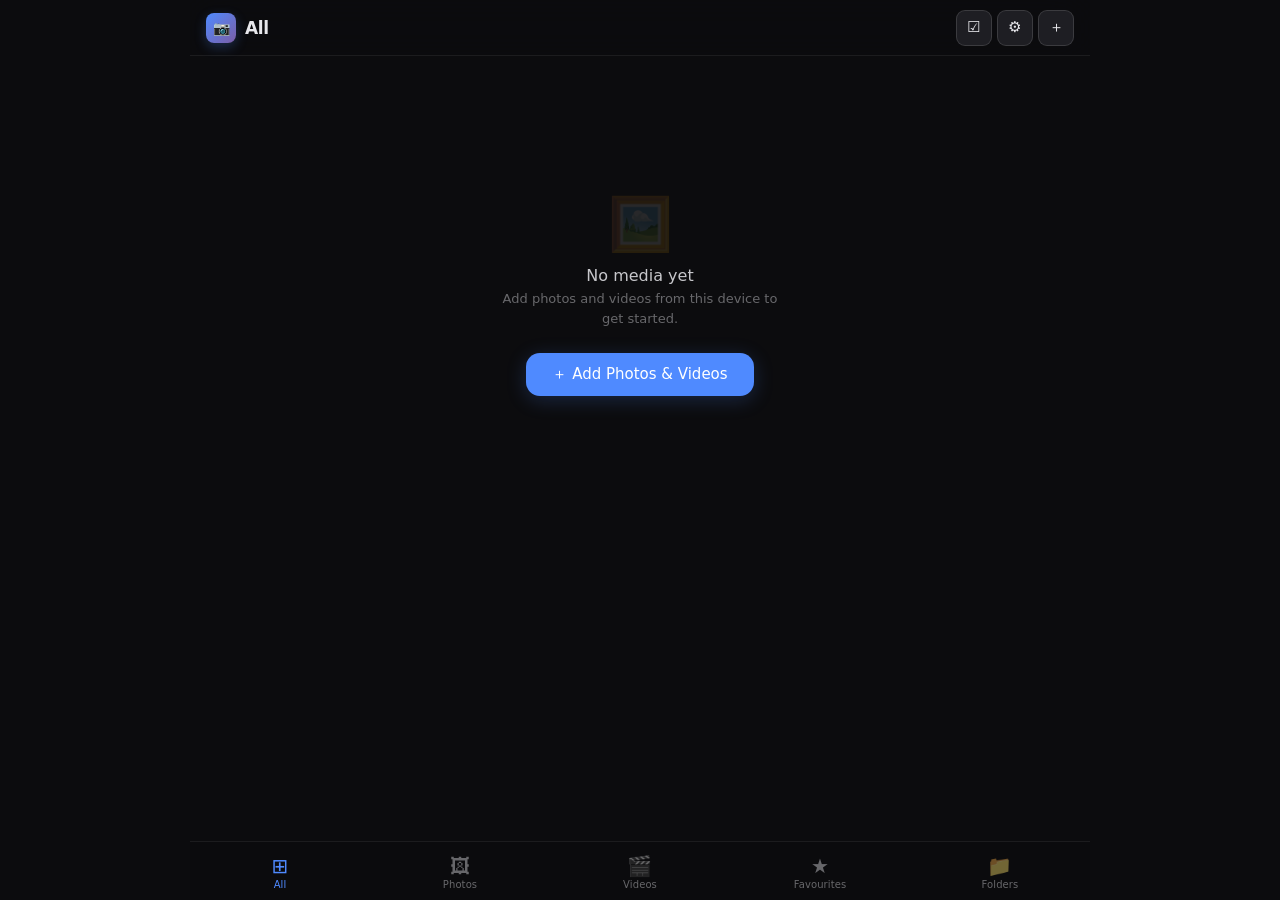
==== commit 8317c4c6: "Reskin the app to match a reference app's dark glass visual language Ported the look of a reference " ====
--- a/photo-viewer/photo-viewer-standalone.html
+++ b/photo-viewer/photo-viewer-standalone.html
@@ -3,33 +3,44 @@
 <head>
 <meta charset="UTF-8">
 <meta name="viewport" content="width=device-width, initial-scale=1, viewport-fit=cover">
-<meta name="theme-color" content="#000000">
+<meta name="theme-color" content="#0c0c0e">
 <title>Photos</title>
 <style>
 /* =========================================================================
    Photos — a single consistent art style is shared by every tab & surface:
    same font, same spacing scale, same radii, same icon set, same motion.
+
+   Visual language: dark glass surfaces, a blue/green/gold accent trio, and
+   emoji glyphs for every icon — modeled on a reference app's look, ported
+   over onto this app's own (more capable) persistence/thumbnail/gesture
+   engine underneath. See README for what was and wasn't carried over.
    ========================================================================= */
 
 :root {
-  --bg-primary: #f5f5f7;
-  --bg-elevated: #ffffff;
-  --bg-tile: #e8e8ed;
-  --text-primary: #1d1d1f;
-  --text-secondary: #86868b;
-  --accent: #0071e3;
-  --danger: #ff3b30;
-  --favorite: #ff375f;
-  --border: rgba(0, 0, 0, 0.08);
-  --shadow-sm: 0 2px 10px rgba(0, 0, 0, 0.06);
-  --shadow-md: 0 8px 30px rgba(0, 0, 0, 0.12);
-  --blur-bg: rgba(255, 255, 255, 0.72);
-  --overlay-scrim: rgba(0, 0, 0, 0.55);
-
-  --radius-sm: 10px;
-  --radius-md: 16px;
-  --radius-lg: 22px;
-  --radius-pill: 980px;
+  --bg-primary: #0c0c0e;
+  --bg-elevated: #1e1e23;
+  --bg-tile: #17171a;
+  --bg-surf3: #252529;
+  --text-primary: #e8e8ec;
+  --text-secondary: rgba(232, 232, 236, 0.42);
+  --accent: #4f8aff;
+  --accent2: #7b5ea7;
+  --danger: #ff5f5f;
+  --favorite: #ffcc00;
+  --folder-accent: #3ecf8e;
+  --border: rgba(255, 255, 255, 0.07);
+  --border2: rgba(255, 255, 255, 0.13);
+  --shadow-sm: 0 2px 10px rgba(0, 0, 0, 0.3);
+  --shadow-md: 0 20px 60px rgba(0, 0, 0, 0.65);
+  --blur-bg: rgba(12, 12, 14, 0.93);
+  --panel-bg: rgba(22, 22, 28, 0.96);
+  --overlay-scrim: rgba(0, 0, 0, 0.72);
+  --mono: ui-monospace, 'SF Mono', 'Cascadia Mono', Menlo, Consolas, monospace;
+
+  --radius-sm: 9px;
+  --radius-md: 14px;
+  --radius-lg: 16px;
+  --radius-pill: 999px;
 
   --space-xs: 4px;
   --space-sm: 8px;
@@ -37,24 +48,9 @@
   --space-lg: 24px;
   --space-xl: 48px;
 
-  --ease: cubic-bezier(0.25, 0.1, 0.25, 1);
+  --ease: cubic-bezier(0.22, 0.68, 0, 1.1);
   --tabbar-h: 82px;
   --topbar-h: 56px;
-}
-
-@media (prefers-color-scheme: dark) {
-  :root {
-    --bg-primary: #000000;
-    --bg-elevated: #1c1c1e;
-    --bg-tile: #2c2c2e;
-    --text-primary: #f5f5f7;
-    --text-secondary: #98989d;
-    --border: rgba(255, 255, 255, 0.1);
-    --shadow-sm: 0 2px 10px rgba(0, 0, 0, 0.3);
-    --shadow-md: 0 8px 30px rgba(0, 0, 0, 0.5);
-    --blur-bg: rgba(28, 28, 30, 0.72);
-    --overlay-scrim: rgba(0, 0, 0, 0.75);
-  }
 }
 
 * { box-sizing: border-box; }
@@ -73,7 +69,7 @@
   margin: 0;
   background: var(--bg-primary);
   color: var(--text-primary);
-  font-family: -apple-system, BlinkMacSystemFont, 'SF Pro Display', 'Segoe UI', Roboto, sans-serif;
+  font-family: -apple-system, BlinkMacSystemFont, 'Segoe UI', system-ui, sans-serif;
   -webkit-font-smoothing: antialiased;
   overflow: hidden;
 }
@@ -87,19 +83,10 @@
   -webkit-tap-highlight-color: transparent;
 }
 
-.icon {
-  width: 24px;
-  height: 24px;
-  fill: none;
-  stroke: currentColor;
-  stroke-width: 1.8;
-  stroke-linecap: round;
-  stroke-linejoin: round;
-  display: block;
-}
-/* icons that read better filled */
-#icon-play, #icon-dots { stroke: none; fill: currentColor; }
-.icon use[href="#icon-play"], svg use[href="#icon-play"] {}
+/* Emoji icons everywhere — one consistent glyph per concept, no separate
+   icon set to keep in sync. Sized via font-size on the element that hosts
+   them (buttons, badges, empty states) rather than a shared class. */
+.emoji-icon { font-style: normal; line-height: 1; }
 
 #app {
   height: 100%;
@@ -120,50 +107,83 @@
   align-items: center;
   justify-content: space-between;
   background: var(--blur-bg);
-  backdrop-filter: blur(20px) saturate(1.6);
-  -webkit-backdrop-filter: blur(20px) saturate(1.6);
+  backdrop-filter: blur(20px);
+  -webkit-backdrop-filter: blur(20px);
   border-bottom: 1px solid var(--border);
   flex-shrink: 0;
   z-index: 20;
   position: relative;
-}
-
-.topbar h1 {
-  font-size: 22px;
-  font-weight: 700;
-  letter-spacing: -0.02em;
-  margin: 0;
-}
-
-.topbar-actions { display: flex; gap: var(--space-xs); }
-
-.icon-btn {
-  width: 40px;
-  height: 40px;
-  min-width: 44px;
-  min-height: 44px;
+  gap: var(--space-sm);
+}
+
+.topbar-title-wrap {
+  display: flex;
+  align-items: center;
+  gap: 9px;
+  min-width: 0;
+  flex-shrink: 1;
+}
+
+.topbar-logo {
+  width: 30px;
+  height: 30px;
+  flex-shrink: 0;
+  border-radius: 8px;
+  font-size: 14px;
+  background: linear-gradient(135deg, var(--accent), var(--accent2));
+  box-shadow: 0 4px 12px rgba(79, 138, 255, 0.26);
   display: flex;
   align-items: center;
   justify-content: center;
-  border-radius: 50%;
-  transition: background 0.2s var(--ease), transform 0.15s var(--ease);
-  color: var(--accent);
-}
-.icon-btn:active { transform: scale(0.9); background: rgba(0, 113, 227, 0.12); }
+}
+
+.topbar h1 {
+  font-size: 17px;
+  font-weight: 600;
+  letter-spacing: -0.02em;
+  margin: 0;
+  white-space: nowrap;
+  overflow: hidden;
+  text-overflow: ellipsis;
+}
+
+.topbar-actions { display: flex; gap: 5px; flex-shrink: 0; align-items: center; }
+
+.icon-btn {
+  width: 36px;
+  height: 36px;
+  min-width: 36px;
+  min-height: 36px;
+  display: flex;
+  align-items: center;
+  justify-content: center;
+  border-radius: var(--radius-sm);
+  background: var(--bg-elevated);
+  border: 1px solid var(--border2);
+  font-size: 15px;
+  transition: background 0.15s var(--ease), border-color 0.15s var(--ease), box-shadow 0.15s var(--ease), transform 0.1s var(--ease);
+  color: var(--text-primary);
+}
+.icon-btn:active { transform: scale(0.92); background: var(--bg-tile); }
 .icon-btn.hidden-btn { display: none; }
+.icon-btn.on { background: rgba(79, 138, 255, 0.18); border-color: var(--accent); box-shadow: 0 0 0 1px rgba(79, 138, 255, 0.3); }
 
 .text-btn {
   color: var(--accent);
-  font-size: 15px;
+  font-size: 13.5px;
   font-weight: 600;
-  padding: 8px 6px;
-  min-height: 44px;
+  padding: 0 11px;
+  height: 36px;
+  border-radius: var(--radius-sm);
+  background: var(--bg-elevated);
+  border: 1px solid var(--border2);
   display: flex;
   align-items: center;
   white-space: nowrap;
 }
-.text-btn:active { opacity: 0.6; }
+.text-btn:active { opacity: 0.7; }
 .text-btn.hidden-btn { display: none; }
+#selectAllBtn { background: transparent; border-color: transparent; color: var(--accent); }
 
 /* --------------------------- Status bar ---------------------------------- */
 
@@ -171,22 +191,24 @@
   display: flex;
   align-items: center;
   gap: var(--space-sm);
-  margin: var(--space-sm) var(--space-md) 0;
+  margin: 10px var(--space-md) 0;
   padding: 9px 13px;
-  background: var(--bg-elevated);
+  background: var(--bg-tile);
   border: 1px solid var(--border);
   border-radius: var(--radius-md);
   font-size: 13px;
   color: var(--text-secondary);
   flex-shrink: 0;
+  min-height: 40px;
 }
 .status-text { flex: 1; }
 .status-badge {
-  font-family: ui-monospace, 'SF Mono', Menlo, Consolas, monospace;
+  font-family: var(--mono);
   font-size: 11px;
-  font-weight: 600;
-  padding: 3px 8px;
-  background: var(--bg-tile);
+  font-weight: 500;
+  padding: 2px 8px;
+  background: var(--bg-elevated);
+  border: 1px solid var(--border2);
   border-radius: var(--radius-pill);
   color: var(--text-secondary);
   white-space: nowrap;
@@ -203,10 +225,10 @@
   width: 260px;
   max-height: 72vh;
   overflow-y: auto;
-  background: var(--blur-bg);
-  backdrop-filter: blur(24px) saturate(1.8);
-  -webkit-backdrop-filter: blur(24px) saturate(1.8);
-  border: 1px solid var(--border);
+  background: var(--panel-bg);
+  backdrop-filter: blur(24px);
+  -webkit-backdrop-filter: blur(24px);
+  border: 1px solid var(--border2);
   border-radius: var(--radius-md);
   box-shadow: var(--shadow-md);
   padding: 8px;
@@ -215,25 +237,27 @@
 }
 
 .settings-title {
-  font-size: 10.5px;
-  font-weight: 700;
-  letter-spacing: 0.06em;
+  font-size: 10px;
+  font-weight: 600;
+  letter-spacing: 0.07em;
   text-transform: uppercase;
   color: var(--text-secondary);
   padding: 10px 8px 6px;
+  border-bottom: 1px solid var(--border);
+  margin-bottom: 4px;
 }
 .settings-title:first-child { padding-top: 4px; }
 
 .segmented {
   display: flex;
-  gap: 3px;
-  padding: 0 4px 6px;
+  gap: 4px;
+  padding: 4px 4px 8px;
 }
 .segmented-btn {
   flex: 1;
   padding: 7px 4px;
-  border-radius: 8px;
-  border: 1px solid var(--border);
+  border-radius: 7px;
+  border: 1px solid var(--border2);
   background: var(--bg-tile);
   color: var(--text-secondary);
   font-size: 12px;
@@ -242,7 +266,7 @@
   transition: background 0.12s var(--ease), color 0.12s var(--ease), border-color 0.12s var(--ease);
 }
 .segmented-btn.active {
-  background: rgba(0, 113, 227, 0.16);
+  background: rgba(79, 138, 255, 0.18);
   border-color: var(--accent);
   color: var(--accent);
   font-weight: 700;
@@ -257,7 +281,7 @@
   border-radius: var(--radius-sm);
   font-size: 13.5px;
 }
-.settings-row:active { background: rgba(127, 127, 127, 0.1); }
+.settings-row:active { background: rgba(255, 255, 255, 0.04); }
 
 .toggle { position: relative; width: 40px; height: 24px; flex-shrink: 0; }
 .toggle input { position: absolute; opacity: 0; width: 0; height: 0; }
@@ -265,9 +289,9 @@
   position: absolute;
   inset: 0;
   background: var(--bg-tile);
-  border: 1px solid var(--border);
+  border: 1px solid var(--border2);
   border-radius: var(--radius-pill);
-  transition: background 0.18s var(--ease), border-color 0.18s var(--ease);
+  transition: background 0.2s var(--ease), border-color 0.2s var(--ease);
 }
 .toggle-knob {
   position: absolute;
@@ -276,12 +300,11 @@
   width: 16px;
   height: 16px;
   border-radius: 50%;
-  background: #fff;
-  box-shadow: 0 1px 3px rgba(0, 0, 0, 0.3);
-  transition: transform 0.18s var(--ease);
+  background: rgba(255, 255, 255, 0.3);
+  transition: transform 0.2s var(--ease), background 0.2s var(--ease);
 }
 .toggle input:checked ~ .toggle-track { background: var(--accent); border-color: var(--accent); }
-.toggle input:checked ~ .toggle-knob { transform: translateX(16px); }
+.toggle input:checked ~ .toggle-knob { transform: translateX(16px); background: #fff; }
 
 .settings-action {
   display: flex;
@@ -293,13 +316,13 @@
   font-size: 13.5px;
   color: var(--text-primary);
 }
-.settings-action:active { background: rgba(127, 127, 127, 0.1); }
-.settings-action .icon { width: 17px; height: 17px; color: var(--text-secondary); flex-shrink: 0; }
+.settings-action:active { background: rgba(255, 255, 255, 0.05); }
+.settings-action .emoji-icon { font-size: 14px; width: 20px; text-align: center; opacity: 0.85; flex-shrink: 0; }
 
 .settings-hint {
   margin: 4px 0 0;
   padding: 8px 8px 2px;
-  font-size: 11.5px;
+  font-size: 12px;
   line-height: 1.5;
   color: var(--text-secondary);
   border-top: 1px solid var(--border);
@@ -335,7 +358,7 @@
 .tile-grid {
   display: grid;
   grid-template-columns: repeat(3, 1fr);
-  gap: 3px;
+  gap: 5px;
 }
 /* Grid density, adjustable via Settings → Display (defaults to Medium = the
    original 3-across). Column count, not a fixed px size, so it stays
@@ -347,10 +370,11 @@
 .tile {
   position: relative;
   aspect-ratio: 1 / 1;
-  border-radius: var(--radius-sm);
+  border-radius: var(--radius-md);
   overflow: hidden;
   background: var(--bg-tile);
-  animation: tileIn 0.32s var(--ease) both;
+  border: 2.5px solid transparent;
+  animation: tileIn 0.28s var(--ease) both;
   /* Offscreen tiles skip layout/paint entirely — on a huge grid this cuts
      rendering work to roughly what's actually on screen. contain-intrinsic-size
      just needs to be in the right ballpark since aspect-ratio governs the
@@ -358,9 +382,10 @@
   content-visibility: auto;
   contain-intrinsic-size: auto 140px;
 }
+.tile.selected { border-color: var(--accent); }
 
 @keyframes tileIn {
-  from { opacity: 0; transform: scale(0.94); }
+  from { opacity: 0; transform: scale(0.96); }
   to { opacity: 1; transform: scale(1); }
 }
 
@@ -372,11 +397,25 @@
   pointer-events: none;
 }
 
+/* A soft shimmer placeholder shows behind every tile until its thumbnail is
+   ready, so the grid never looks broken while thumbnails generate lazily. */
+.tile::before {
+  content: '';
+  position: absolute;
+  inset: 0;
+  background: linear-gradient(90deg, var(--bg-tile) 25%, var(--bg-elevated) 50%, var(--bg-tile) 75%);
+  background-size: 200% 100%;
+  animation: shimmer 1.2s infinite;
+}
+.tile:has(.tile-thumb.loaded)::before,
+.tile:has(.thumb-fallback)::before { display: none; }
+@keyframes shimmer { from { background-position: 200% 0; } to { background-position: -200% 0; } }
+
 /* Thumbnails fade in once their lazily-generated preview lands, rather than
    popping in — and sit on the --bg-tile placeholder color until then. */
 .tile-thumb {
   opacity: 0;
-  transition: opacity 0.25s var(--ease);
+  transition: opacity 0.22s var(--ease);
 }
 .tile-thumb.loaded { opacity: 1; }
 
@@ -390,9 +429,10 @@
   justify-content: center;
   background: var(--bg-tile);
   color: var(--text-secondary);
+  font-size: 34px;
+  opacity: 0.5;
   animation: fadeUp 0.3s var(--ease) both;
 }
-.thumb-fallback .icon { width: 34%; height: 34%; opacity: 0.4; }
 
 .tile .video-badge {
   position: absolute;
@@ -401,27 +441,28 @@
   display: flex;
   align-items: center;
   gap: 3px;
-  background: rgba(0, 0, 0, 0.5);
+  background: rgba(123, 94, 167, 0.88);
   color: #fff;
   padding: 3px 7px 3px 5px;
   border-radius: var(--radius-pill);
-  font-size: 11px;
+  font-size: 10.5px;
   font-weight: 600;
+  font-family: var(--mono);
   backdrop-filter: blur(6px);
 }
-.tile .video-badge .icon { width: 12px; height: 12px; }
+.tile .video-badge .emoji-icon { font-size: 10px; }
 
 .tile .dup-badge {
   position: absolute;
   right: var(--space-xs);
   bottom: var(--space-xs);
-  background: rgba(255, 59, 48, 0.82);
+  background: rgba(255, 95, 95, 0.88);
   color: #fff;
   padding: 3px 7px;
-  border-radius: var(--radius-pill);
-  font-size: 10px;
+  border-radius: 5px;
+  font-size: 9.5px;
   font-weight: 700;
-  letter-spacing: 0.03em;
+  letter-spacing: 0.04em;
   backdrop-filter: blur(6px);
 }
 
@@ -429,41 +470,40 @@
   position: absolute;
   top: 4px;
   left: 4px;
-  width: 28px;
-  height: 28px;
+  width: 26px;
+  height: 26px;
   display: flex;
   align-items: center;
   justify-content: center;
   border-radius: 50%;
-  background: rgba(0, 0, 0, 0.38);
+  background: rgba(0, 0, 0, 0.4);
   backdrop-filter: blur(6px);
   color: #fff;
+  font-size: 13px;
   opacity: 0;
   transition: opacity 0.2s var(--ease), transform 0.15s var(--ease);
 }
-.tile .fav-btn .icon { width: 16px; height: 16px; }
 .tile:hover .fav-btn, .tile.is-favorite .fav-btn { opacity: 1; }
 .tile.is-favorite .fav-btn { color: var(--favorite); }
-.tile.is-favorite .fav-btn .icon { fill: var(--favorite); stroke: var(--favorite); }
 .tile .fav-btn:active { transform: scale(0.85); }
 
 .tile .menu-btn {
   position: absolute;
   top: 4px;
   right: 4px;
-  width: 28px;
-  height: 28px;
+  width: 26px;
+  height: 26px;
   display: flex;
   align-items: center;
   justify-content: center;
   border-radius: 50%;
-  background: rgba(0, 0, 0, 0.38);
+  background: rgba(0, 0, 0, 0.4);
   backdrop-filter: blur(6px);
   color: #fff;
+  font-size: 14px;
   opacity: 0;
   transition: opacity 0.2s var(--ease), transform 0.15s var(--ease);
 }
-.tile .menu-btn .icon { width: 15px; height: 15px; }
 .tile:hover .menu-btn, .tile.menu-open .menu-btn { opacity: 1; }
 .tile .menu-btn:active { transform: scale(0.85); }
 
@@ -478,34 +518,34 @@
   position: absolute;
   top: 6px;
   right: 6px;
-  width: 24px;
-  height: 24px;
+  width: 22px;
+  height: 22px;
   border-radius: 50%;
-  border: 2px solid rgba(255, 255, 255, 0.85);
-  background: rgba(0, 0, 0, 0.25);
+  border: 2px solid rgba(255, 255, 255, 0.75);
+  background: rgba(0, 0, 0, 0.32);
   align-items: center;
   justify-content: center;
   color: transparent;
-  transition: background 0.15s var(--ease), border-color 0.15s var(--ease), transform 0.12s var(--ease);
-}
-.select-indicator .icon { width: 15px; height: 15px; stroke-width: 3; }
+  font-size: 11px;
+  font-weight: 700;
+  backdrop-filter: blur(4px);
+  transition: background 0.12s var(--ease), border-color 0.12s var(--ease);
+}
 .tile.selected .select-indicator {
   background: var(--accent);
   border-color: var(--accent);
   color: #fff;
-  transform: scale(1.05);
 }
 
 body.select-mode .tile .fav-btn,
 body.select-mode .tile .menu-btn { display: none; }
 body.select-mode .tile .select-indicator { display: flex; }
 
-.tile.selected { box-shadow: inset 0 0 0 3px var(--accent); }
 .tile.selected::after {
   content: '';
   position: absolute;
   inset: 0;
-  background: rgba(0, 113, 227, 0.18);
+  background: rgba(79, 138, 255, 0.14);
   pointer-events: none;
 }
 
@@ -526,25 +566,25 @@
   from { opacity: 0; transform: translateY(14px); }
   to { opacity: 1; transform: translateY(0); }
 }
-.empty-state .icon {
-  width: 52px;
-  height: 52px;
-  stroke-width: 1.3;
-  color: var(--text-secondary);
-  opacity: 0.5;
+.empty-state .emoji-icon {
+  font-size: 52px;
+  opacity: 0.28;
   margin-bottom: var(--space-md);
+  display: block;
 }
 .empty-state h3 {
   margin: 0 0 var(--space-xs);
-  font-size: 19px;
-  font-weight: 600;
+  font-size: 16px;
+  font-weight: 500;
   color: var(--text-primary);
+  opacity: 0.85;
 }
 .empty-state p {
   margin: 0 0 var(--space-md);
-  font-size: 15px;
+  font-size: 13px;
   max-width: 280px;
-  line-height: 1.5;
+  line-height: 1.55;
+  color: var(--text-secondary);
 }
 .empty-state .btn-primary { margin-top: var(--space-sm); }
 
@@ -554,12 +594,13 @@
   background: var(--accent);
   color: #fff;
   padding: 12px 26px;
-  border-radius: var(--radius-pill);
-  font-weight: 600;
+  border-radius: var(--radius-md);
+  font-weight: 500;
   font-size: 15px;
-  transition: transform 0.15s var(--ease), filter 0.15s var(--ease);
-}
-.btn-primary:active { transform: scale(0.96); filter: brightness(1.08); }
+  box-shadow: 0 4px 20px rgba(79, 138, 255, 0.22);
+  transition: opacity 0.15s var(--ease), transform 0.1s var(--ease);
+}
+.btn-primary:active { opacity: 0.85; transform: scale(0.98); }
 
 /* -------------------------------- Tab bar --------------------------------- */
 
@@ -568,9 +609,9 @@
   left: 0; right: 0; bottom: 0;
   display: flex;
   padding-bottom: env(safe-area-inset-bottom);
-  background: var(--blur-bg);
-  backdrop-filter: blur(20px) saturate(1.6);
-  -webkit-backdrop-filter: blur(20px) saturate(1.6);
+  background: rgba(12, 12, 14, 0.96);
+  backdrop-filter: blur(20px);
+  -webkit-backdrop-filter: blur(20px);
   border-top: 1px solid var(--border);
   z-index: 20;
 }
@@ -582,91 +623,94 @@
   align-items: center;
   justify-content: center;
   gap: 3px;
-  padding: 9px 2px 8px;
+  padding: 6px 2px 3px;
   min-height: 58px;
   color: var(--text-secondary);
-  transition: color 0.18s var(--ease);
-}
-.tab-btn .icon { width: 25px; height: 25px; transition: transform 0.18s var(--ease); }
-.tab-btn span { font-size: 10.5px; font-weight: 600; letter-spacing: -0.01em; }
+  transition: color 0.15s var(--ease);
+}
+.tab-btn .emoji-icon { font-size: 20px; }
+.tab-btn span { font-size: 10px; font-weight: 500; letter-spacing: 0.01em; }
 .tab-btn.active { color: var(--accent); }
-.tab-btn.active .icon { transform: translateY(-1px) scale(1.05); }
-.tab-btn:active .icon { transform: scale(0.88); }
 .tab-btn[data-tab="favorites"].active { color: var(--favorite); }
 
 /* Selection action bar reuses .tab-btn styling for its 3 buttons */
-.tab-btn:disabled { opacity: 0.35; pointer-events: none; }
+.tab-btn:disabled { opacity: 0.3; pointer-events: none; }
 .tab-btn.danger-tab { color: var(--danger); }
+.tab-btn.folder-tab { color: var(--folder-accent); }
 .tab-btn.is-favorite { color: var(--favorite); }
-.tab-btn.is-favorite .icon { fill: var(--favorite); stroke: var(--favorite); }
 
 /* -------------------------------- Folders --------------------------------- */
 
 .folder-grid {
   display: grid;
   grid-template-columns: repeat(2, 1fr);
-  gap: var(--space-md);
+  gap: 12px;
 }
 
 .folder-card {
   position: relative;
-  background: var(--bg-elevated);
+  background: linear-gradient(165deg, var(--bg-surf3), var(--bg-tile));
   border: 1px solid var(--border);
   border-radius: var(--radius-lg);
-  box-shadow: var(--shadow-sm);
-  padding: var(--space-md) var(--space-sm) var(--space-md);
+  padding: 20px 10px 14px;
   display: flex;
   flex-direction: column;
   align-items: center;
-  transition: transform 0.18s var(--ease), box-shadow 0.18s var(--ease);
-  animation: tileIn 0.32s var(--ease) both;
-}
-.folder-card:active { transform: scale(0.97); box-shadow: var(--shadow-md); }
+  transition: background 0.12s var(--ease), border-color 0.12s var(--ease), transform 0.1s var(--ease);
+  animation: tileIn 0.28s var(--ease) both;
+}
+.folder-card:active { background: var(--bg-elevated); border-color: var(--border2); transform: scale(0.97); }
 
 .folder-menu-btn {
   position: absolute;
-  top: 10px;
-  right: 10px;
-  width: 30px;
-  height: 30px;
+  top: 8px;
+  right: 8px;
+  width: 28px;
+  height: 28px;
   display: flex;
   align-items: center;
   justify-content: center;
   border-radius: 50%;
-  color: var(--text-secondary);
-  transition: background 0.15s var(--ease), transform 0.15s var(--ease);
-}
-.folder-menu-btn:active { transform: scale(0.85); background: rgba(127, 127, 127, 0.15); }
-.folder-menu-btn .icon { width: 16px; height: 16px; }
+  background: rgba(0, 0, 0, 0.3);
+  border: 1px solid rgba(255, 255, 255, 0.1);
+  color: #fff;
+  font-size: 14px;
+  transition: background 0.1s var(--ease);
+}
+.folder-menu-btn:active { background: rgba(0, 0, 0, 0.55); }
 
 .folder-fan {
   position: relative;
   width: 100%;
-  height: 108px;
-  margin-bottom: var(--space-md);
+  height: 100px;
+  margin-bottom: 12px;
+  display: flex;
+  align-items: center;
+  justify-content: center;
 }
 
 .folder-fan .fan-card {
   position: absolute;
-  top: 6px;
-  left: 50%;
-  width: 62px;
-  height: 82px;
-  border-radius: 8px;
+  width: 76px;
+  height: 76px;
+  border-radius: 15px;
   overflow: hidden;
-  background: var(--bg-tile);
-  border: 3px solid var(--bg-elevated);
-  box-shadow: 0 3px 10px rgba(0, 0, 0, 0.18);
-  transform-origin: bottom center;
+  background: var(--bg-elevated);
+  border: 3px solid var(--bg-surf3);
+  box-shadow: 0 8px 18px rgba(0, 0, 0, 0.42);
+  transform-origin: center center;
   /* deck spread — cards fanned out like a hand of cards, position set via JS */
-  transform: translateX(-50%) translateX(var(--dx, 0px)) rotate(var(--rot, 0deg));
+  transform: rotate(var(--rot, 0deg)) translate(var(--dx, 0px), 0);
 }
 .folder-fan .fan-card img {
   width: 100%;
   height: 100%;
   object-fit: cover;
   display: block;
-}
+  opacity: 0;
+  transition: opacity 0.25s var(--ease);
+}
+.folder-fan .fan-card img.loaded { opacity: 1; }
 
 .folder-icon-empty {
   width: 100%;
@@ -675,12 +719,13 @@
   align-items: center;
   justify-content: center;
   color: var(--text-secondary);
-}
-.folder-icon-empty .icon { width: 44px; height: 44px; opacity: 0.4; }
+  font-size: 34px;
+  opacity: 0.5;
+}
 
 .folder-name {
-  font-size: 15px;
-  font-weight: 600;
+  font-size: 16px;
+  font-weight: 700;
   text-align: center;
   max-width: 100%;
   overflow: hidden;
@@ -688,9 +733,10 @@
   white-space: nowrap;
 }
 .folder-count {
-  font-size: 12.5px;
+  font-size: 12px;
   color: var(--text-secondary);
-  margin-top: 2px;
+  margin-top: 4px;
+  font-family: var(--mono);
 }
 
 /* --------------------------- Folder detail view ---------------------------- */
@@ -700,18 +746,18 @@
   align-items: center;
   gap: 2px;
   color: var(--accent);
-  font-size: 17px;
-  font-weight: 400;
+  font-size: 15px;
+  font-weight: 500;
   padding: var(--space-xs) 0;
   margin-bottom: var(--space-xs);
 }
-.back-btn .icon { width: 22px; height: 22px; }
+.back-btn .emoji-icon { font-size: 17px; }
 .back-btn:active { opacity: 0.6; }
 
 .folder-detail-title {
-  font-size: 26px;
+  font-size: 22px;
   font-weight: 700;
-  letter-spacing: -0.02em;
+  letter-spacing: -0.01em;
   margin: 0 0 var(--space-md);
 }
 
@@ -720,11 +766,12 @@
 .lightbox {
   position: fixed;
   inset: 0;
-  background: #000;
+  background: rgba(7, 7, 9, 0.97);
   z-index: 100;
   display: flex;
   flex-direction: column;
-  animation: fadeIn 0.22s var(--ease) both;
+  padding-top: env(safe-area-inset-top);
+  animation: fadeIn 0.2s var(--ease) both;
 }
 @keyframes fadeIn { from { opacity: 0; } to { opacity: 1; } }
 
@@ -732,16 +779,17 @@
   display: flex;
   align-items: center;
   justify-content: space-between;
-  padding: env(safe-area-inset-top) var(--space-sm) var(--space-sm);
+  padding: 10px 12px;
+  gap: 8px;
+  border-bottom: 1px solid var(--border);
   flex-shrink: 0;
   transition: opacity 0.16s var(--ease);
 }
-.icon-btn.light { color: #fff; }
-.icon-btn.light.is-favorite { color: var(--favorite); }
-.icon-btn.light.is-favorite .icon { fill: var(--favorite); stroke: var(--favorite); }
-.icon-btn.light.on { color: var(--accent); }
-.lightbox-counter { color: rgba(255,255,255,0.7); font-size: 13px; font-weight: 600; }
-.lightbox-header-actions { display: flex; gap: var(--space-xs); }
+.icon-btn.light { background: var(--bg-elevated); border-color: var(--border); color: #fff; }
+.icon-btn.light.is-favorite { color: var(--favorite); border-color: rgba(255, 204, 0, 0.4); background: rgba(255, 204, 0, 0.08); }
+.icon-btn.light.on { background: rgba(79, 138, 255, 0.18); border-color: var(--accent); color: var(--accent); }
+.lightbox-counter { color: var(--text-secondary); font-size: 12px; font-family: var(--mono); }
+.lightbox-header-actions { display: flex; gap: 5px; }
 
 .lightbox-stage {
   flex: 1;
@@ -758,14 +806,14 @@
   display: flex;
   align-items: center;
   justify-content: center;
-  animation: mediaIn 0.24s var(--ease) both;
+  animation: mediaIn 0.22s var(--ease) both;
 }
 @keyframes mediaIn { from { opacity: 0; transform: scale(0.97); } to { opacity: 1; transform: scale(1); } }
 .lightbox-media img, .lightbox-media video {
   max-width: 100%;
   max-height: 100%;
   object-fit: contain;
-  border-radius: 4px;
+  border-radius: var(--radius-sm);
 }
 
 /* Pinch-to-zoom / pan target — see the pointer-driven zoom controller in
@@ -791,21 +839,22 @@
   position: absolute;
   top: 50%;
   transform: translateY(-50%);
-  width: 44px;
-  height: 44px;
-  border-radius: 50%;
-  background: rgba(255, 255, 255, 0.12);
+  width: 40px;
+  height: 40px;
+  border-radius: var(--radius-sm);
+  background: var(--bg-elevated);
+  border: 1px solid var(--border);
   color: #fff;
+  font-size: 18px;
   display: flex;
   align-items: center;
   justify-content: center;
-  backdrop-filter: blur(8px);
   transition: opacity 0.2s var(--ease), transform 0.15s var(--ease);
 }
-.lightbox-nav:active { transform: translateY(-50%) scale(0.88); }
+.lightbox-nav:active { transform: translateY(-50%) scale(0.9); }
 .lightbox-nav.prev { left: var(--space-sm); }
 .lightbox-nav.next { right: var(--space-sm); }
-.lightbox-nav:disabled { opacity: 0; pointer-events: none; }
+.lightbox-nav:disabled { opacity: 0.25; pointer-events: none; }
 @media (max-width: 640px) {
   .lightbox-nav { display: none; }
 }
@@ -815,19 +864,19 @@
   top: 10px;
   left: 50%;
   transform: translateX(-50%);
-  background: rgba(0, 0, 0, 0.6);
+  background: rgba(0, 0, 0, 0.65);
   border: 1px solid rgba(255, 255, 255, 0.14);
-  backdrop-filter: blur(10px);
+  backdrop-filter: blur(12px);
   color: #fff;
-  font-family: ui-monospace, 'SF Mono', Menlo, Consolas, monospace;
+  font-family: var(--mono);
   font-size: 12px;
-  font-weight: 600;
-  padding: 5px 13px;
+  padding: 5px 14px;
   border-radius: var(--radius-pill);
   pointer-events: none;
   opacity: 0;
   transition: opacity 0.25s var(--ease);
   z-index: 4;
+  white-space: nowrap;
 }
 .zoom-hud.vis { opacity: 1; }
 
@@ -846,13 +895,13 @@
   bottom: 16px;
   left: 50%;
   transform: translateX(-50%);
-  background: rgba(0, 0, 0, 0.68);
-  border: 1px solid rgba(255, 255, 255, 0.16);
+  background: rgba(0, 0, 0, 0.72);
+  border: 1px solid rgba(255, 255, 255, 0.18);
   backdrop-filter: blur(12px);
   color: #fff;
   font-size: 13px;
   font-weight: 500;
-  padding: 10px 20px;
+  padding: 10px 22px;
   border-radius: var(--radius-pill);
   display: flex;
   align-items: center;
@@ -860,17 +909,29 @@
   z-index: 5;
   box-shadow: 0 4px 20px rgba(0, 0, 0, 0.5);
   animation: fadeUp 0.25s var(--ease) both;
-}
-.cinema-exit .icon { width: 15px; height: 15px; }
+  white-space: nowrap;
+}
 
 .lightbox-footer {
-  padding: var(--space-sm) var(--space-md) calc(var(--space-md) + env(safe-area-inset-bottom));
-  text-align: center;
+  padding: 10px 14px calc(10px + env(safe-area-inset-bottom));
+  display: flex;
+  justify-content: space-between;
+  align-items: center;
+  gap: 12px;
+  border-top: 1px solid var(--border);
   flex-shrink: 0;
   transition: opacity 0.16s var(--ease);
 }
-.lightbox-name { color: #fff; font-size: 14px; font-weight: 600; }
-.lightbox-meta { color: rgba(255,255,255,0.55); font-size: 12.5px; margin-top: 2px; }
+.lightbox-name {
+  color: var(--text-secondary);
+  font-size: 11.5px;
+  font-family: var(--mono);
+  overflow: hidden;
+  text-overflow: ellipsis;
+  white-space: nowrap;
+  flex: 1;
+}
+.lightbox-meta { color: var(--text-secondary); font-size: 11.5px; font-family: var(--mono); flex-shrink: 0; }
 
 /* ------------------------------ Context menu -------------------------------- */
 
@@ -878,41 +939,70 @@
   position: fixed;
   inset: 0;
   z-index: 199;
-  background: transparent;
+  background: rgba(0, 0, 0, 0.4);
+  backdrop-filter: blur(2px);
+  -webkit-backdrop-filter: blur(2px);
 }
 
 .context-menu {
   position: fixed;
   z-index: 200;
-  background: var(--blur-bg);
-  backdrop-filter: blur(24px) saturate(1.8);
-  -webkit-backdrop-filter: blur(24px) saturate(1.8);
-  border: 1px solid var(--border);
+  background: var(--bg-elevated);
+  border: 1px solid var(--border2);
   border-radius: var(--radius-md);
   box-shadow: var(--shadow-md);
-  overflow: hidden;
-  min-width: 200px;
+  padding: 6px;
+  min-width: 210px;
   animation: popIn 0.16s var(--ease) both;
 }
-@keyframes popIn { from { opacity: 0; transform: scale(0.92) translateY(-4px); } to { opacity: 1; transform: scale(1) translateY(0); } }
-
-.context-menu button {
+@keyframes popIn { from { opacity: 0; transform: scale(0.94) translateY(-4px); } to { opacity: 1; transform: scale(1) translateY(0); } }
+
+/* The two most common actions — Favourite and Move to Folder — get a big
+   2-up icon-grid row up top, one tap away; everything else is a compact
+   list below. */
+.context-menu-big-row {
+  display: grid;
+  grid-template-columns: 1fr 1fr;
+  gap: 8px;
+  padding: 4px 4px 8px;
+}
+.context-menu-big {
+  display: flex;
+  flex-direction: column;
+  align-items: center;
+  justify-content: center;
+  gap: 6px;
+  padding: 16px 8px;
+  border-radius: 14px;
+  background: var(--bg-tile);
+  border: 1px solid var(--border2);
+  color: var(--text-primary);
+  transition: background 0.12s var(--ease), border-color 0.12s var(--ease), transform 0.1s var(--ease);
+}
+.context-menu-big:active { background: var(--bg-surf3); transform: scale(0.97); }
+.context-menu-big .emoji-icon { font-size: 22px; }
+.context-menu-big span:last-child { font-size: 12.5px; font-weight: 600; text-align: center; }
+.context-menu-big.folder-accent { border-color: rgba(62, 207, 142, 0.35); background: rgba(62, 207, 142, 0.1); color: var(--folder-accent); }
+.context-menu-big.folder-accent:active { background: rgba(62, 207, 142, 0.18); }
+.context-menu-big.is-favorite { border-color: rgba(255, 204, 0, 0.4); background: rgba(255, 204, 0, 0.1); color: var(--favorite); }
+.context-menu-big.is-favorite:active { background: rgba(255, 204, 0, 0.18); }
+
+.context-menu-divider { height: 1px; background: var(--border); margin: 4px 0; }
+
+.context-menu button.context-menu-row {
   display: flex;
   align-items: center;
-  gap: var(--space-sm);
+  gap: 10px;
   width: 100%;
-  padding: 12px var(--space-md);
-  font-size: 15px;
+  padding: 11px 12px;
+  border-radius: var(--radius-sm);
+  font-size: 14px;
   font-weight: 500;
   text-align: left;
-  border-bottom: 1px solid var(--border);
-}
-.context-menu button:last-child { border-bottom: none; }
-.context-menu button:active { background: rgba(127,127,127,0.15); }
-.context-menu button .icon { width: 18px; height: 18px; color: var(--text-secondary); }
-.context-menu button.danger { color: var(--danger); }
-.context-menu button.danger .icon { color: var(--danger); }
-.context-menu button.is-favorite .icon { color: var(--favorite); fill: var(--favorite); stroke: var(--favorite); }
+}
+.context-menu button.context-menu-row:active { background: rgba(255, 255, 255, 0.08); }
+.context-menu button.context-menu-row .emoji-icon { font-size: 15px; width: 20px; text-align: center; flex-shrink: 0; }
+.context-menu button.context-menu-row.danger { color: var(--danger); }
 
 /* -------------------------------- Info sheet --------------------------------- */
 
@@ -929,27 +1019,29 @@
   z-index: 210;
   display: flex;
   justify-content: center;
+  padding-bottom: calc(env(safe-area-inset-bottom) + 16px);
 }
 .info-sheet-inner {
-  width: 100%;
-  max-width: 500px;
+  width: min(420px, calc(100vw - 32px));
   background: var(--bg-elevated);
-  border-radius: 20px 20px 0 0;
-  padding: var(--space-sm) var(--space-lg) calc(var(--space-lg) + env(safe-area-inset-bottom));
+  border: 1px solid var(--border2);
+  border-radius: var(--radius-lg);
+  padding: var(--space-sm) var(--space-lg) var(--space-lg);
   box-shadow: var(--shadow-md);
-  animation: sheetUp 0.28s var(--ease) both;
-}
-@keyframes sheetUp { from { transform: translateY(100%); } to { transform: translateY(0); } }
+  animation: sheetUp 0.22s var(--ease) both;
+  margin: 0 16px;
+}
+@keyframes sheetUp { from { opacity: 0; transform: translateY(12px); } to { opacity: 1; transform: translateY(0); } }
 .info-sheet-handle {
   width: 36px;
   height: 5px;
   border-radius: var(--radius-pill);
-  background: var(--border);
+  background: var(--border2);
   margin: var(--space-sm) auto var(--space-md);
 }
 .info-sheet h3 {
   margin: 0 0 var(--space-md);
-  font-size: 18px;
+  font-size: 17px;
   font-weight: 700;
   word-break: break-word;
 }
@@ -959,8 +1051,8 @@
   grid-template-columns: auto 1fr;
   gap: var(--space-sm) var(--space-md);
 }
-.info-sheet dt { color: var(--text-secondary); font-size: 14px; }
-.info-sheet dd { margin: 0; font-size: 14px; font-weight: 500; text-align: right; }
+.info-sheet dt { color: var(--text-secondary); font-size: 13px; }
+.info-sheet dd { margin: 0; font-size: 13px; font-weight: 500; text-align: right; font-family: var(--mono); }
 .info-sheet .btn-primary { width: 100%; text-align: center; }
 
 /* -------------------------------- Form controls -------------------------------- */
@@ -968,9 +1060,9 @@
 .text-input {
   width: 100%;
   padding: 12px 14px;
-  border-radius: var(--radius-md);
-  border: 1px solid var(--border);
-  background: var(--bg-primary);
+  border-radius: var(--radius-sm);
+  border: 1px solid var(--border2);
+  background: var(--bg-tile);
   color: var(--text-primary);
   font: inherit;
   font-size: 16px;
@@ -980,19 +1072,20 @@
 }
 .text-input:focus {
   border-color: var(--accent);
-  box-shadow: 0 0 0 3px rgba(0, 113, 227, 0.18);
+  box-shadow: 0 0 0 3px rgba(79, 138, 255, 0.18);
 }
 
 .btn-secondary {
   background: var(--bg-tile);
   color: var(--text-primary);
+  border: 1px solid var(--border2);
   padding: 12px 24px;
-  border-radius: var(--radius-pill);
-  font-weight: 600;
-  font-size: 15px;
-  transition: transform 0.15s var(--ease), filter 0.15s var(--ease);
-}
-.btn-secondary:active { transform: scale(0.96); filter: brightness(0.95); }
+  border-radius: var(--radius-sm);
+  font-weight: 500;
+  font-size: 14px;
+  transition: background 0.15s var(--ease);
+}
+.btn-secondary:active { background: var(--bg-surf3); }
 
 .sheet-actions { display: flex; gap: var(--space-sm); }
 .sheet-actions .btn-primary,
@@ -1014,19 +1107,17 @@
   align-items: center;
   gap: var(--space-sm);
   width: 100%;
-  padding: 12px var(--space-sm);
+  padding: 11px var(--space-sm);
   border-radius: var(--radius-sm);
-  font-size: 15px;
-  font-weight: 500;
+  font-size: 14px;
   text-align: left;
 }
-.move-row:active { background: rgba(127, 127, 127, 0.15); }
-.move-row .icon { width: 19px; height: 19px; color: var(--text-secondary); flex-shrink: 0; }
-.move-row span { flex: 1; overflow: hidden; text-overflow: ellipsis; white-space: nowrap; }
-.move-row .check { color: var(--accent); flex-shrink: 0; width: 18px; height: 18px; }
-.move-row.danger { color: var(--danger); }
-.move-row.danger .icon { color: var(--danger); }
-.move-row.new-row .icon { color: var(--accent); }
+.move-row:active { background: rgba(255, 255, 255, 0.06); }
+.move-row .emoji-icon { font-size: 14px; width: 19px; text-align: center; flex-shrink: 0; opacity: 0.85; }
+.move-row span:not(.emoji-icon):not(.check) { flex: 1; overflow: hidden; text-overflow: ellipsis; white-space: nowrap; }
+.move-row .check { color: var(--accent); flex-shrink: 0; font-size: 13px; }
+.move-row.danger { color: var(--danger); border-top: 1px solid var(--border); margin-bottom: 4px; }
+.move-row.new-row { color: var(--accent); border-top: 1px solid var(--border); margin-top: 4px; }
 
 /* -------------------------------- Toast ---------------------------------- */
 
@@ -1039,11 +1130,9 @@
   display: flex;
   align-items: center;
   gap: var(--space-md);
-  padding: 10px 18px;
-  background: var(--blur-bg);
-  backdrop-filter: blur(24px) saturate(1.8);
-  -webkit-backdrop-filter: blur(24px) saturate(1.8);
-  border: 1px solid var(--border);
+  padding: 9px 18px;
+  background: var(--bg-elevated);
+  border: 1px solid var(--border2);
   border-radius: var(--radius-pill);
   box-shadow: var(--shadow-md);
   opacity: 0;
@@ -1053,10 +1142,10 @@
   max-width: calc(100% - 32px);
 }
 .toast.show { opacity: 1; pointer-events: auto; transform: translateX(-50%) translateY(0); }
-.toast-text { font-size: 13.5px; font-weight: 500; overflow: hidden; text-overflow: ellipsis; }
+.toast-text { font-size: 13px; font-weight: 500; overflow: hidden; text-overflow: ellipsis; }
 .toast-action {
   color: var(--accent);
-  font-size: 13.5px;
+  font-size: 13px;
   font-weight: 700;
   flex-shrink: 0;
 }
@@ -1069,55 +1158,40 @@
 /* -------------------------------- Responsive ------------------------------------ */
 
 @media (min-width: 720px) {
-  .tile-grid { gap: 4px; }
+  .tile-grid { gap: 6px; }
   .folder-grid { grid-template-columns: repeat(3, 1fr); }
+}
+
+@media (max-width: 360px) {
+  .topbar h1 { font-size: 15px; }
+  .settings-panel { width: 220px; }
+  .folder-fan { height: 88px; }
+  .folder-fan .fan-card { width: 64px; height: 64px; }
 }
 
 </style>
 </head>
 <body>
 
-<!-- ============ Icon sprite (single art style used everywhere) ============ -->
-<svg style="display:none" aria-hidden="true">
-  <symbol id="icon-all" viewBox="0 0 24 24"><rect x="3" y="3" width="7" height="7" rx="1.6"/><rect x="14" y="3" width="7" height="7" rx="1.6"/><rect x="3" y="14" width="7" height="7" rx="1.6"/><rect x="14" y="14" width="7" height="7" rx="1.6"/></symbol>
-  <symbol id="icon-photos" viewBox="0 0 24 24"><rect x="3" y="4" width="18" height="16" rx="2"/><circle cx="8.5" cy="9.5" r="1.8"/><path d="M21 16l-5.5-5.5a1.5 1.5 0 0 0-2.1 0L3 20"/></symbol>
-  <symbol id="icon-videos" viewBox="0 0 24 24"><rect x="3" y="5" width="14" height="14" rx="2"/><path d="M17 9.5l4-2.3v9.6l-4-2.3"/></symbol>
-  <symbol id="icon-favorites" viewBox="0 0 24 24"><path d="M12 20.5s-7.5-4.6-10-9.4C0.3 7.8 2 4 5.8 4c2.2 0 3.7 1.3 4.5 2.4C11.1 5.3 12.6 4 14.8 4 18.6 4 20.3 7.8 18.7 11.1c-2.5 4.8-6.7 9.4-6.7 9.4z"/></symbol>
-  <symbol id="icon-folders" viewBox="0 0 24 24"><path d="M3 6.5a1.5 1.5 0 0 1 1.5-1.5H9l2 2.2h8.5A1.5 1.5 0 0 1 21 8.7v9.1A1.7 1.7 0 0 1 19.3 19.5H4.7A1.7 1.7 0 0 1 3 17.8z"/></symbol>
-  <symbol id="icon-plus" viewBox="0 0 24 24"><path d="M12 5v14M5 12h14"/></symbol>
-  <symbol id="icon-folder-plus" viewBox="0 0 24 24"><path d="M3 6.5a1.5 1.5 0 0 1 1.5-1.5H9l2 2.2h8.5A1.5 1.5 0 0 1 21 8.7v9.1A1.7 1.7 0 0 1 19.3 19.5H4.7A1.7 1.7 0 0 1 3 17.8z"/><path d="M12 10.5v5M9.5 13h5"/></symbol>
-  <symbol id="icon-x" viewBox="0 0 24 24"><path d="M6 6l12 12M18 6L6 18"/></symbol>
-  <symbol id="icon-chevron-left" viewBox="0 0 24 24"><path d="M15 5l-7 7 7 7"/></symbol>
-  <symbol id="icon-chevron-right" viewBox="0 0 24 24"><path d="M9 5l7 7-7 7"/></symbol>
-  <symbol id="icon-play" viewBox="0 0 24 24"><path d="M8 5.5v13l11-6.5z"/></symbol>
-  <symbol id="icon-dots" viewBox="0 0 24 24"><circle cx="5" cy="12" r="1.6"/><circle cx="12" cy="12" r="1.6"/><circle cx="19" cy="12" r="1.6"/></symbol>
-  <symbol id="icon-trash" viewBox="0 0 24 24"><path d="M4 7h16M9 7V5a1 1 0 0 1 1-1h4a1 1 0 0 1 1 1v2M6 7l1 13a1.5 1.5 0 0 0 1.5 1.4h7A1.5 1.5 0 0 0 17 20l1-13"/></symbol>
-  <symbol id="icon-info" viewBox="0 0 24 24"><circle cx="12" cy="12" r="9"/><path d="M12 11v5.5"/><circle cx="12" cy="7.7" r="1"/></symbol>
-  <symbol id="icon-check" viewBox="0 0 24 24"><path d="M5 12.5l4.5 4.5L19 7"/></symbol>
-  <symbol id="icon-pencil" viewBox="0 0 24 24"><path d="M4 20l1-4.2L15.8 5 19 8.2 8.2 19 4 20z"/><path d="M13.5 6.5l4 4"/></symbol>
-  <symbol id="icon-select" viewBox="0 0 24 24"><circle cx="12" cy="12" r="9"/><path d="M8 12.5l2.5 2.5L16 9.5"/></symbol>
-  <symbol id="icon-settings" viewBox="0 0 24 24"><circle cx="12" cy="12" r="3.2"/><path d="M19.4 13.5a1.7 1.7 0 0 0 .34 1.87l.06.06a2 2 0 1 1-2.83 2.83l-.06-.06a1.7 1.7 0 0 0-1.87-.34 1.7 1.7 0 0 0-1 1.55V19.6a2 2 0 1 1-4 0v-.09a1.7 1.7 0 0 0-1.1-1.55 1.7 1.7 0 0 0-1.87.34l-.06.06a2 2 0 1 1-2.83-2.83l.06-.06a1.7 1.7 0 0 0 .34-1.87 1.7 1.7 0 0 0-1.55-1H2.4a2 2 0 1 1 0-4h.09a1.7 1.7 0 0 0 1.55-1.1 1.7 1.7 0 0 0-.34-1.87l-.06-.06a2 2 0 1 1 2.83-2.83l.06.06a1.7 1.7 0 0 0 1.87.34H8.5a1.7 1.7 0 0 0 1-1.55V2.4a2 2 0 1 1 4 0v.09a1.7 1.7 0 0 0 1 1.55 1.7 1.7 0 0 0 1.87-.34l.06-.06a2 2 0 1 1 2.83 2.83l-.06.06a1.7 1.7 0 0 0-.34 1.87V8.5a1.7 1.7 0 0 0 1.55 1H21.6a2 2 0 1 1 0 4h-.09a1.7 1.7 0 0 0-1.55 1z"/></symbol>
-  <symbol id="icon-expand" viewBox="0 0 24 24"><path d="M9 4H4v5M15 4h5v5M9 20H4v-5M15 20h5v-5"/></symbol>
-  <symbol id="icon-collapse" viewBox="0 0 24 24"><path d="M4 9h5V4M20 9h-5V4M4 15h5v5M20 15h-5v5"/></symbol>
-  <symbol id="icon-copy" viewBox="0 0 24 24"><rect x="8" y="8" width="12" height="12" rx="2"/><path d="M16 8V6a2 2 0 0 0-2-2H6a2 2 0 0 0-2 2v8a2 2 0 0 0 2 2h2"/></symbol>
-</svg>
-
 <div id="app">
 
   <header class="topbar">
-    <h1 id="topbarTitle">Photos</h1>
+    <div class="topbar-title-wrap">
+      <span class="topbar-logo emoji-icon" aria-hidden="true">📷</span>
+      <h1 id="topbarTitle">Photos</h1>
+    </div>
     <div class="topbar-actions">
       <button class="text-btn hidden-btn" id="selectAllBtn">Select All</button>
-      <button class="text-btn hidden-btn" id="cancelSelectBtn">Cancel</button>
+      <button class="text-btn hidden-btn" id="cancelSelectBtn">✕ Cancel</button>
       <button class="icon-btn" id="newFolderBtn" aria-label="New folder">
-        <svg class="icon"><use href="#icon-folder-plus"/></svg>
+        <span class="emoji-icon">📁</span>
       </button>
       <button class="icon-btn" id="selectModeBtn" aria-label="Select items">
-        <svg class="icon"><use href="#icon-select"/></svg>
+        <span class="emoji-icon">☑️</span>
       </button>
       <div class="settings-wrap">
         <button class="icon-btn" id="settingsBtn" aria-label="Settings">
-          <svg class="icon"><use href="#icon-settings"/></svg>
+          <span class="emoji-icon">⚙️</span>
         </button>
         <div class="settings-panel" id="settingsPanel" hidden>
           <div class="settings-title">Display</div>
@@ -1137,21 +1211,22 @@
           </label>
           <div class="settings-title">Backup</div>
           <button class="settings-action" id="exportBackupBtn">
-            <svg class="icon"><use href="#icon-copy"/></svg><span>Export Backup</span>
+            <span class="emoji-icon">📤</span><span>Export Backup</span>
           </button>
           <button class="settings-action" id="importBackupBtn">
-            <svg class="icon"><use href="#icon-folder-plus"/></svg><span>Import Backup</span>
+            <span class="emoji-icon">📥</span><span>Import Backup</span>
           </button>
           <p class="settings-hint">Backs up favourites and folders (not the photos/videos themselves) to a file you can re-import here, or on another device.</p>
         </div>
       </div>
       <button class="icon-btn" id="addFilesBtn" aria-label="Add photos or videos">
-        <svg class="icon"><use href="#icon-plus"/></svg>
+        <span class="emoji-icon">＋</span>
       </button>
     </div>
   </header>
 
   <div class="status-bar" id="statusBar" hidden>
+    <span class="emoji-icon" aria-hidden="true">📂</span>
     <span class="status-text" id="statusText"></span>
     <span class="status-badge" id="statusBadge"></span>
   </div>
@@ -1187,7 +1262,7 @@
 
     <section class="view grid-view" data-view="folder-detail" id="view-folder-detail">
       <button class="back-btn" id="folderBackBtn">
-        <svg class="icon"><use href="#icon-chevron-left"/></svg>
+        <span class="emoji-icon">‹</span>
         <span>Folders</span>
       </button>
       <h2 class="folder-detail-title" id="folderDetailTitle"></h2>
@@ -1198,23 +1273,23 @@
 
   <nav class="tabbar" id="mainTabbar">
     <button class="tab-btn active" data-tab="all">
-      <svg class="icon"><use href="#icon-all"/></svg>
+      <span class="emoji-icon">⊞</span>
       <span>All</span>
     </button>
     <button class="tab-btn" data-tab="photos">
-      <svg class="icon"><use href="#icon-photos"/></svg>
+      <span class="emoji-icon">🖼</span>
       <span>Photos</span>
     </button>
     <button class="tab-btn" data-tab="videos">
-      <svg class="icon"><use href="#icon-videos"/></svg>
+      <span class="emoji-icon">🎬</span>
       <span>Videos</span>
     </button>
     <button class="tab-btn" data-tab="favorites">
-      <svg class="icon"><use href="#icon-favorites"/></svg>
+      <span class="emoji-icon">★</span>
       <span>Favourites</span>
     </button>
     <button class="tab-btn" data-tab="folders">
-      <svg class="icon"><use href="#icon-folders"/></svg>
+      <span class="emoji-icon">📁</span>
       <span>Folders</span>
     </button>
   </nav>
@@ -1222,15 +1297,15 @@
   <!-- Selection action bar — replaces the tab bar while Select mode is on -->
   <nav class="tabbar" id="selectActionBar" hidden>
     <button class="tab-btn" id="selectFavBtn" disabled>
-      <svg class="icon"><use href="#icon-favorites"/></svg>
-      <span>Favourite</span>
+      <span class="emoji-icon">★</span>
+      <span data-select-fav-label>Favourite</span>
     </button>
-    <button class="tab-btn" id="selectMoveBtn" disabled>
-      <svg class="icon"><use href="#icon-folders"/></svg>
+    <button class="tab-btn folder-tab" id="selectMoveBtn" disabled>
+      <span class="emoji-icon">📁</span>
       <span>Move</span>
     </button>
     <button class="tab-btn danger-tab" id="selectRemoveBtn" disabled>
-      <svg class="icon"><use href="#icon-trash"/></svg>
+      <span class="emoji-icon">🗑</span>
       <span>Remove</span>
     </button>
   </nav>
@@ -1239,29 +1314,29 @@
   <div class="lightbox" id="lightbox" hidden>
     <div class="lightbox-header">
       <button class="icon-btn light" id="lightboxClose" aria-label="Close">
-        <svg class="icon"><use href="#icon-x"/></svg>
+        <span class="emoji-icon">✕</span>
       </button>
       <span class="lightbox-counter" id="lightboxCounter"></span>
       <div class="lightbox-header-actions">
         <button class="icon-btn light" id="lightboxFullscreen" aria-label="Toggle fullscreen">
-          <svg class="icon"><use href="#icon-expand"/></svg>
+          <span class="emoji-icon">⛶</span>
         </button>
         <button class="icon-btn light" id="lightboxFav" aria-label="Toggle favourite">
-          <svg class="icon"><use href="#icon-favorites"/></svg>
+          <span class="emoji-icon">☆</span>
         </button>
       </div>
     </div>
     <div class="lightbox-stage" id="lightboxStage">
       <button class="lightbox-nav prev" id="lightboxPrev" aria-label="Previous">
-        <svg class="icon"><use href="#icon-chevron-left"/></svg>
+        <span class="emoji-icon">‹</span>
       </button>
       <div class="lightbox-media" id="lightboxMedia"></div>
       <button class="lightbox-nav next" id="lightboxNext" aria-label="Next">
-        <svg class="icon"><use href="#icon-chevron-right"/></svg>
+        <span class="emoji-icon">›</span>
       </button>
       <div class="zoom-hud" id="zoomHud">100%</div>
       <button class="cinema-exit" id="cinemaExit" hidden>
-        <svg class="icon"><use href="#icon-collapse"/></svg><span>Exit Fullscreen</span>
+        <span class="emoji-icon">⊠</span><span>Exit Fullscreen</span>
       </button>
     </div>
     <div class="lightbox-footer">
@@ -1272,17 +1347,22 @@
 
   <!-- Per-item context menu -->
   <div class="context-menu" id="contextMenu" hidden>
-    <button data-action="favorite"><svg class="icon"><use href="#icon-favorites"/></svg><span>Add to Favourites</span></button>
-    <button data-action="move"><svg class="icon"><use href="#icon-folders"/></svg><span>Move to Folder</span></button>
-    <button data-action="info"><svg class="icon"><use href="#icon-info"/></svg><span>Info</span></button>
-    <button data-action="remove" class="danger"><svg class="icon"><use href="#icon-trash"/></svg><span>Remove</span></button>
+    <div class="context-menu-big-row">
+      <button class="context-menu-big" data-action="move"><span class="emoji-icon">📁</span><span>Move to Folder</span></button>
+      <button class="context-menu-big" data-action="favorite"><span class="emoji-icon">⭐</span><span data-fav-label>Favourite</span></button>
+    </div>
+    <div class="context-menu-divider"></div>
+    <button class="context-menu-row" data-action="info"><span class="emoji-icon">ℹ️</span><span>Info</span></button>
+    <div class="context-menu-divider"></div>
+    <button class="context-menu-row danger" data-action="remove"><span class="emoji-icon">🗑️</span><span>Remove</span></button>
   </div>
   <div class="context-menu-backdrop" id="contextMenuBackdrop" hidden></div>
 
   <!-- Per-folder context menu -->
   <div class="context-menu" id="folderContextMenu" hidden>
-    <button data-action="rename"><svg class="icon"><use href="#icon-pencil"/></svg><span>Rename</span></button>
-    <button data-action="delete" class="danger"><svg class="icon"><use href="#icon-trash"/></svg><span>Delete Folder</span></button>
+    <button class="context-menu-row" data-action="rename"><span class="emoji-icon">✏️</span><span>Rename</span></button>
+    <div class="context-menu-divider"></div>
+    <button class="context-menu-row danger" data-action="delete"><span class="emoji-icon">🗑️</span><span>Delete Folder</span></button>
   </div>
   <div class="context-menu-backdrop" id="folderContextMenuBackdrop" hidden></div>
 
@@ -2135,8 +2215,7 @@
   function makeFallbackEl(item) {
     const div = document.createElement('div');
     div.className = 'thumb-fallback';
-    const iconId = item.type === 'video' ? '#icon-videos' : '#icon-photos';
-    div.innerHTML = `<svg class="icon"><use href="${iconId}"/></svg>`;
+    div.innerHTML = `<span class="emoji-icon">${item.type === 'video' ? '🎬' : '🖼'}</span>`;
     return div;
   }
 
@@ -2483,7 +2562,7 @@
     if (item.type === 'video') {
       const badge = document.createElement('div');
       badge.className = 'video-badge';
-      badge.innerHTML = `<svg class="icon"><use href="#icon-play"/></svg><span class="dur">${item.duration != null ? formatDuration(item.duration) : '--:--'}</span>`;
+      badge.innerHTML = `<span class="emoji-icon">▶</span><span class="dur">${item.duration != null ? formatDuration(item.duration) : '--:--'}</span>`;
       tile.appendChild(badge);
     }
 
@@ -2497,7 +2576,7 @@
     const favBtn = document.createElement('button');
     favBtn.className = 'fav-btn';
     favBtn.setAttribute('aria-label', 'Toggle favourite');
-    favBtn.innerHTML = '<svg class="icon"><use href="#icon-favorites"/></svg>';
+    favBtn.innerHTML = `<span class="emoji-icon">${favorites.has(item.id) ? '⭐' : '☆'}</span>`;
     favBtn.addEventListener('click', (e) => {
       e.stopPropagation();
       toggleFavorite(item.id);
@@ -2507,7 +2586,7 @@
     const menuBtn = document.createElement('button');
     menuBtn.className = 'menu-btn';
     menuBtn.setAttribute('aria-label', 'More options');
-    menuBtn.innerHTML = '<svg class="icon"><use href="#icon-dots"/></svg>';
+    menuBtn.innerHTML = '<span class="emoji-icon">⋯</span>';
     menuBtn.addEventListener('click', (e) => {
       e.stopPropagation();
       openContextMenu(item.id, menuBtn);
@@ -2516,7 +2595,7 @@
 
     const selectIndicator = document.createElement('div');
     selectIndicator.className = 'select-indicator';
-    selectIndicator.innerHTML = '<svg class="icon"><use href="#icon-check"/></svg>';
+    selectIndicator.innerHTML = '<span class="emoji-icon">✓</span>';
     tile.appendChild(selectIndicator);
 
     tile.addEventListener('click', () => {
@@ -2580,7 +2659,7 @@
     selectRemoveBtn.disabled = n === 0;
     const allFav = n > 0 && Array.from(selectedIds).every((id) => favorites.has(id));
     selectFavBtn.classList.toggle('is-favorite', allFav);
-    $('span', selectFavBtn).textContent = allFav ? 'Unfavourite' : 'Favourite';
+    $('[data-select-fav-label]', selectFavBtn).textContent = allFav ? 'Unfavourite' : 'Favourite';
   }
 
   selectModeBtn.addEventListener('click', () => setSelectMode(true));
@@ -2622,34 +2701,34 @@
     switch (viewKey) {
       case 'all':
         return `
-          <svg class="icon"><use href="#icon-all"/></svg>
+          <span class="emoji-icon">🖼️</span>
           <h3>No media yet</h3>
           <p>Add photos and videos from this device to get started.</p>
-          <button class="btn-primary empty-cta" data-action="add-media">Add Photos &amp; Videos</button>`;
+          <button class="btn-primary empty-cta" data-action="add-media">＋ Add Photos &amp; Videos</button>`;
       case 'photos':
         return `
-          <svg class="icon"><use href="#icon-photos"/></svg>
+          <span class="emoji-icon">🖼</span>
           <h3>No photos yet</h3>
           <p>Photos you add will show up here.</p>`;
       case 'videos':
         return `
-          <svg class="icon"><use href="#icon-videos"/></svg>
+          <span class="emoji-icon">🎬</span>
           <h3>No videos yet</h3>
           <p>Videos you add will show up here.</p>`;
       case 'favorites':
         return `
-          <svg class="icon"><use href="#icon-favorites"/></svg>
+          <span class="emoji-icon">⭐</span>
           <h3>No favourites yet</h3>
-          <p>Tap the heart on any photo or video to add it here. Favourites last for this session only.</p>`;
+          <p>Tap the star on any photo or video to add it here. Favourites are remembered automatically, even after you close the app.</p>`;
       case 'folders':
         return `
-          <svg class="icon"><use href="#icon-folders"/></svg>
+          <span class="emoji-icon">📁</span>
           <h3>No folders yet</h3>
-          <p>Create a folder, then use a photo or video's ••• menu to move it in. Folders only show up while their media is present.</p>
-          <button class="btn-primary empty-cta" data-action="new-folder">New Folder</button>`;
+          <p>Create a folder, then use a photo or video's ⋯ menu to move it in. Folders only show up while their media is present.</p>
+          <button class="btn-primary empty-cta" data-action="new-folder">＋ New Folder</button>`;
       case 'folder-empty':
         return `
-          <svg class="icon"><use href="#icon-folders"/></svg>
+          <span class="emoji-icon">📁</span>
           <h3>This folder is empty</h3>
           <p>Once you move something into this folder — or re-add media that was already in it — it'll show up here again.</p>`;
       default:
@@ -2797,7 +2876,7 @@
     const menuBtn = document.createElement('button');
     menuBtn.className = 'folder-menu-btn';
     menuBtn.setAttribute('aria-label', 'Folder options');
-    menuBtn.innerHTML = '<svg class="icon"><use href="#icon-dots"/></svg>';
+    menuBtn.innerHTML = '<span class="emoji-icon">⋯</span>';
     menuBtn.addEventListener('click', (e) => {
       e.stopPropagation();
       openFolderContextMenu(folder, menuBtn);
@@ -2866,12 +2945,12 @@
 
   /* ------------------------------- Move to Folder sheet -------------------------------- */
 
-  function buildMoveRow({ icon, label, danger, checked, onClick }) {
+  function buildMoveRow({ emoji, label, danger, checked, onClick }) {
     const btn = document.createElement('button');
     btn.className = 'move-row' + (danger ? ' danger' : '');
-    btn.innerHTML = `<svg class="icon"><use href="#${icon}"/></svg><span></span>` +
-      (checked ? '<svg class="icon check"><use href="#icon-check"/></svg>' : '');
-    btn.querySelector('span').textContent = label;
+    btn.innerHTML = `<span class="emoji-icon">${emoji}</span><span></span>` +
+      (checked ? '<span class="emoji-icon check">✓</span>' : '');
+    btn.querySelector('span:not(.emoji-icon)').textContent = label;
     btn.addEventListener('click', onClick);
     return btn;
   }
@@ -2888,7 +2967,7 @@
 
     if (items.some((it) => it.folderId)) {
       moveFolderList.appendChild(buildMoveRow({
-        icon: 'icon-x', label: 'Remove from Folder', danger: true,
+        emoji: '✕', label: 'Remove from Folder', danger: true,
         onClick: () => {
           ids.forEach(removeFromFolderSilent);
           saveAssignments();
@@ -2899,7 +2978,7 @@
     }
 
     const newRow = buildMoveRow({
-      icon: 'icon-folder-plus', label: 'New Folder…',
+      emoji: '＋', label: 'New Folder…',
       onClick: () => { closeMoveSheet(); openFolderNameSheet('create', null, ids); },
     });
     newRow.classList.add('new-row');
@@ -2907,7 +2986,7 @@
 
     folders.slice().sort((a, b) => a.name.localeCompare(b.name)).forEach((folder) => {
       moveFolderList.appendChild(buildMoveRow({
-        icon: 'icon-folders', label: folder.name,
+        emoji: '📁', label: folder.name,
         checked: items.length > 0 && items.every((it) => it.folderId === folder.id),
         onClick: () => {
           ids.forEach((id) => assignToFolderSilent(id, folder.id));
@@ -3094,7 +3173,9 @@
   function updateLightboxFavState() {
     const item = lightboxList[lightboxIndex];
     if (!item) return;
-    lightboxFav.classList.toggle('is-favorite', favorites.has(item.id));
+    const isFav = favorites.has(item.id);
+    lightboxFav.classList.toggle('is-favorite', isFav);
+    $('.emoji-icon', lightboxFav).textContent = isFav ? '⭐' : '☆';
   }
 
   function lightboxStep(delta) {
@@ -3421,7 +3502,7 @@
     const isFav = favorites.has(id);
     const favBtn = $('[data-action="favorite"]', contextMenu);
     favBtn.classList.toggle('is-favorite', isFav);
-    $('span', favBtn).textContent = isFav ? 'Remove from Favourites' : 'Add to Favourites';
+    $('[data-fav-label]', favBtn).textContent = isFav ? 'Unfavourite' : 'Favourite';
 
     contextMenu.hidden = false;
     contextMenuBackdrop.hidden = false;
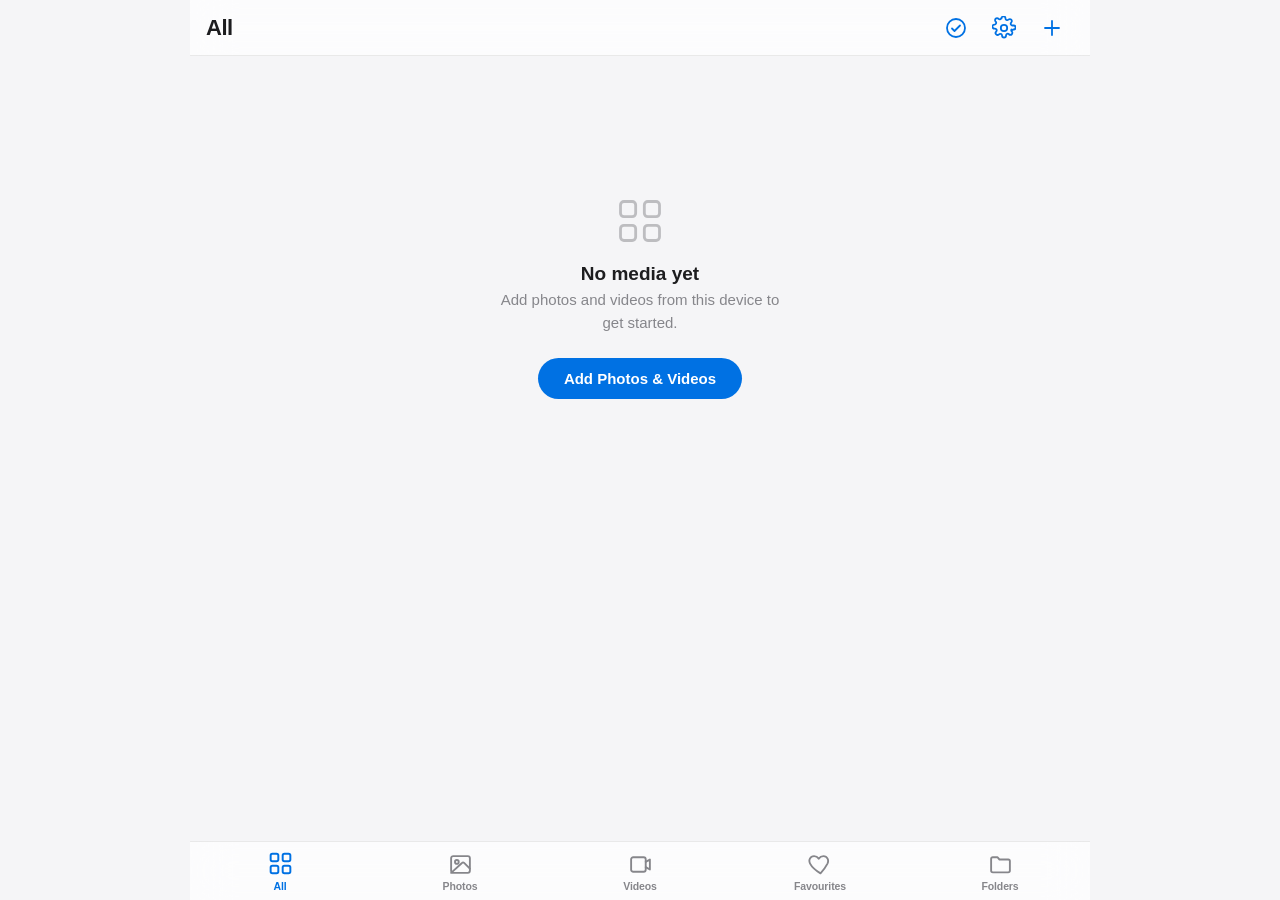
==== commit 68359a2f: "Revert "Reskin the app to match a reference app's dark glass visual language" This reverts commit 83" ====
--- a/photo-viewer/photo-viewer-standalone.html
+++ b/photo-viewer/photo-viewer-standalone.html
@@ -3,44 +3,33 @@
 <head>
 <meta charset="UTF-8">
 <meta name="viewport" content="width=device-width, initial-scale=1, viewport-fit=cover">
-<meta name="theme-color" content="#0c0c0e">
+<meta name="theme-color" content="#000000">
 <title>Photos</title>
 <style>
 /* =========================================================================
    Photos — a single consistent art style is shared by every tab & surface:
    same font, same spacing scale, same radii, same icon set, same motion.
-
-   Visual language: dark glass surfaces, a blue/green/gold accent trio, and
-   emoji glyphs for every icon — modeled on a reference app's look, ported
-   over onto this app's own (more capable) persistence/thumbnail/gesture
-   engine underneath. See README for what was and wasn't carried over.
    ========================================================================= */
 
 :root {
-  --bg-primary: #0c0c0e;
-  --bg-elevated: #1e1e23;
-  --bg-tile: #17171a;
-  --bg-surf3: #252529;
-  --text-primary: #e8e8ec;
-  --text-secondary: rgba(232, 232, 236, 0.42);
-  --accent: #4f8aff;
-  --accent2: #7b5ea7;
-  --danger: #ff5f5f;
-  --favorite: #ffcc00;
-  --folder-accent: #3ecf8e;
-  --border: rgba(255, 255, 255, 0.07);
-  --border2: rgba(255, 255, 255, 0.13);
-  --shadow-sm: 0 2px 10px rgba(0, 0, 0, 0.3);
-  --shadow-md: 0 20px 60px rgba(0, 0, 0, 0.65);
-  --blur-bg: rgba(12, 12, 14, 0.93);
-  --panel-bg: rgba(22, 22, 28, 0.96);
-  --overlay-scrim: rgba(0, 0, 0, 0.72);
-  --mono: ui-monospace, 'SF Mono', 'Cascadia Mono', Menlo, Consolas, monospace;
-
-  --radius-sm: 9px;
-  --radius-md: 14px;
-  --radius-lg: 16px;
-  --radius-pill: 999px;
+  --bg-primary: #f5f5f7;
+  --bg-elevated: #ffffff;
+  --bg-tile: #e8e8ed;
+  --text-primary: #1d1d1f;
+  --text-secondary: #86868b;
+  --accent: #0071e3;
+  --danger: #ff3b30;
+  --favorite: #ff375f;
+  --border: rgba(0, 0, 0, 0.08);
+  --shadow-sm: 0 2px 10px rgba(0, 0, 0, 0.06);
+  --shadow-md: 0 8px 30px rgba(0, 0, 0, 0.12);
+  --blur-bg: rgba(255, 255, 255, 0.72);
+  --overlay-scrim: rgba(0, 0, 0, 0.55);
+
+  --radius-sm: 10px;
+  --radius-md: 16px;
+  --radius-lg: 22px;
+  --radius-pill: 980px;
 
   --space-xs: 4px;
   --space-sm: 8px;
@@ -48,9 +37,24 @@
   --space-lg: 24px;
   --space-xl: 48px;
 
-  --ease: cubic-bezier(0.22, 0.68, 0, 1.1);
+  --ease: cubic-bezier(0.25, 0.1, 0.25, 1);
   --tabbar-h: 82px;
   --topbar-h: 56px;
+}
+
+@media (prefers-color-scheme: dark) {
+  :root {
+    --bg-primary: #000000;
+    --bg-elevated: #1c1c1e;
+    --bg-tile: #2c2c2e;
+    --text-primary: #f5f5f7;
+    --text-secondary: #98989d;
+    --border: rgba(255, 255, 255, 0.1);
+    --shadow-sm: 0 2px 10px rgba(0, 0, 0, 0.3);
+    --shadow-md: 0 8px 30px rgba(0, 0, 0, 0.5);
+    --blur-bg: rgba(28, 28, 30, 0.72);
+    --overlay-scrim: rgba(0, 0, 0, 0.75);
+  }
 }
 
 * { box-sizing: border-box; }
@@ -69,7 +73,7 @@
   margin: 0;
   background: var(--bg-primary);
   color: var(--text-primary);
-  font-family: -apple-system, BlinkMacSystemFont, 'Segoe UI', system-ui, sans-serif;
+  font-family: -apple-system, BlinkMacSystemFont, 'SF Pro Display', 'Segoe UI', Roboto, sans-serif;
   -webkit-font-smoothing: antialiased;
   overflow: hidden;
 }
@@ -83,10 +87,19 @@
   -webkit-tap-highlight-color: transparent;
 }
 
-/* Emoji icons everywhere — one consistent glyph per concept, no separate
-   icon set to keep in sync. Sized via font-size on the element that hosts
-   them (buttons, badges, empty states) rather than a shared class. */
-.emoji-icon { font-style: normal; line-height: 1; }
+.icon {
+  width: 24px;
+  height: 24px;
+  fill: none;
+  stroke: currentColor;
+  stroke-width: 1.8;
+  stroke-linecap: round;
+  stroke-linejoin: round;
+  display: block;
+}
+/* icons that read better filled */
+#icon-play, #icon-dots { stroke: none; fill: currentColor; }
+.icon use[href="#icon-play"], svg use[href="#icon-play"] {}
 
 #app {
   height: 100%;
@@ -107,83 +120,50 @@
   align-items: center;
   justify-content: space-between;
   background: var(--blur-bg);
-  backdrop-filter: blur(20px);
-  -webkit-backdrop-filter: blur(20px);
+  backdrop-filter: blur(20px) saturate(1.6);
+  -webkit-backdrop-filter: blur(20px) saturate(1.6);
   border-bottom: 1px solid var(--border);
   flex-shrink: 0;
   z-index: 20;
   position: relative;
-  gap: var(--space-sm);
-}
-
-.topbar-title-wrap {
-  display: flex;
-  align-items: center;
-  gap: 9px;
-  min-width: 0;
-  flex-shrink: 1;
-}
-
-.topbar-logo {
-  width: 30px;
-  height: 30px;
-  flex-shrink: 0;
-  border-radius: 8px;
-  font-size: 14px;
-  background: linear-gradient(135deg, var(--accent), var(--accent2));
-  box-shadow: 0 4px 12px rgba(79, 138, 255, 0.26);
+}
+
+.topbar h1 {
+  font-size: 22px;
+  font-weight: 700;
+  letter-spacing: -0.02em;
+  margin: 0;
+}
+
+.topbar-actions { display: flex; gap: var(--space-xs); }
+
+.icon-btn {
+  width: 40px;
+  height: 40px;
+  min-width: 44px;
+  min-height: 44px;
   display: flex;
   align-items: center;
   justify-content: center;
-}
-
-.topbar h1 {
-  font-size: 17px;
-  font-weight: 600;
-  letter-spacing: -0.02em;
-  margin: 0;
-  white-space: nowrap;
-  overflow: hidden;
-  text-overflow: ellipsis;
-}
-
-.topbar-actions { display: flex; gap: 5px; flex-shrink: 0; align-items: center; }
-
-.icon-btn {
-  width: 36px;
-  height: 36px;
-  min-width: 36px;
-  min-height: 36px;
-  display: flex;
-  align-items: center;
-  justify-content: center;
-  border-radius: var(--radius-sm);
-  background: var(--bg-elevated);
-  border: 1px solid var(--border2);
-  font-size: 15px;
-  transition: background 0.15s var(--ease), border-color 0.15s var(--ease), box-shadow 0.15s var(--ease), transform 0.1s var(--ease);
-  color: var(--text-primary);
-}
-.icon-btn:active { transform: scale(0.92); background: var(--bg-tile); }
+  border-radius: 50%;
+  transition: background 0.2s var(--ease), transform 0.15s var(--ease);
+  color: var(--accent);
+}
+.icon-btn:active { transform: scale(0.9); background: rgba(0, 113, 227, 0.12); }
 .icon-btn.hidden-btn { display: none; }
-.icon-btn.on { background: rgba(79, 138, 255, 0.18); border-color: var(--accent); box-shadow: 0 0 0 1px rgba(79, 138, 255, 0.3); }
 
 .text-btn {
   color: var(--accent);
-  font-size: 13.5px;
+  font-size: 15px;
   font-weight: 600;
-  padding: 0 11px;
-  height: 36px;
-  border-radius: var(--radius-sm);
-  background: var(--bg-elevated);
-  border: 1px solid var(--border2);
+  padding: 8px 6px;
+  min-height: 44px;
   display: flex;
   align-items: center;
   white-space: nowrap;
 }
-.text-btn:active { opacity: 0.7; }
+.text-btn:active { opacity: 0.6; }
 .text-btn.hidden-btn { display: none; }
-#selectAllBtn { background: transparent; border-color: transparent; color: var(--accent); }
 
 /* --------------------------- Status bar ---------------------------------- */
 
@@ -191,24 +171,22 @@
   display: flex;
   align-items: center;
   gap: var(--space-sm);
-  margin: 10px var(--space-md) 0;
+  margin: var(--space-sm) var(--space-md) 0;
   padding: 9px 13px;
-  background: var(--bg-tile);
+  background: var(--bg-elevated);
   border: 1px solid var(--border);
   border-radius: var(--radius-md);
   font-size: 13px;
   color: var(--text-secondary);
   flex-shrink: 0;
-  min-height: 40px;
 }
 .status-text { flex: 1; }
 .status-badge {
-  font-family: var(--mono);
+  font-family: ui-monospace, 'SF Mono', Menlo, Consolas, monospace;
   font-size: 11px;
-  font-weight: 500;
-  padding: 2px 8px;
-  background: var(--bg-elevated);
-  border: 1px solid var(--border2);
+  font-weight: 600;
+  padding: 3px 8px;
+  background: var(--bg-tile);
   border-radius: var(--radius-pill);
   color: var(--text-secondary);
   white-space: nowrap;
@@ -225,10 +203,10 @@
   width: 260px;
   max-height: 72vh;
   overflow-y: auto;
-  background: var(--panel-bg);
-  backdrop-filter: blur(24px);
-  -webkit-backdrop-filter: blur(24px);
-  border: 1px solid var(--border2);
+  background: var(--blur-bg);
+  backdrop-filter: blur(24px) saturate(1.8);
+  -webkit-backdrop-filter: blur(24px) saturate(1.8);
+  border: 1px solid var(--border);
   border-radius: var(--radius-md);
   box-shadow: var(--shadow-md);
   padding: 8px;
@@ -237,27 +215,25 @@
 }
 
 .settings-title {
-  font-size: 10px;
-  font-weight: 600;
-  letter-spacing: 0.07em;
+  font-size: 10.5px;
+  font-weight: 700;
+  letter-spacing: 0.06em;
   text-transform: uppercase;
   color: var(--text-secondary);
   padding: 10px 8px 6px;
-  border-bottom: 1px solid var(--border);
-  margin-bottom: 4px;
 }
 .settings-title:first-child { padding-top: 4px; }
 
 .segmented {
   display: flex;
-  gap: 4px;
-  padding: 4px 4px 8px;
+  gap: 3px;
+  padding: 0 4px 6px;
 }
 .segmented-btn {
   flex: 1;
   padding: 7px 4px;
-  border-radius: 7px;
-  border: 1px solid var(--border2);
+  border-radius: 8px;
+  border: 1px solid var(--border);
   background: var(--bg-tile);
   color: var(--text-secondary);
   font-size: 12px;
@@ -266,7 +242,7 @@
   transition: background 0.12s var(--ease), color 0.12s var(--ease), border-color 0.12s var(--ease);
 }
 .segmented-btn.active {
-  background: rgba(79, 138, 255, 0.18);
+  background: rgba(0, 113, 227, 0.16);
   border-color: var(--accent);
   color: var(--accent);
   font-weight: 700;
@@ -281,7 +257,7 @@
   border-radius: var(--radius-sm);
   font-size: 13.5px;
 }
-.settings-row:active { background: rgba(255, 255, 255, 0.04); }
+.settings-row:active { background: rgba(127, 127, 127, 0.1); }
 
 .toggle { position: relative; width: 40px; height: 24px; flex-shrink: 0; }
 .toggle input { position: absolute; opacity: 0; width: 0; height: 0; }
@@ -289,9 +265,9 @@
   position: absolute;
   inset: 0;
   background: var(--bg-tile);
-  border: 1px solid var(--border2);
+  border: 1px solid var(--border);
   border-radius: var(--radius-pill);
-  transition: background 0.2s var(--ease), border-color 0.2s var(--ease);
+  transition: background 0.18s var(--ease), border-color 0.18s var(--ease);
 }
 .toggle-knob {
   position: absolute;
@@ -300,11 +276,12 @@
   width: 16px;
   height: 16px;
   border-radius: 50%;
-  background: rgba(255, 255, 255, 0.3);
-  transition: transform 0.2s var(--ease), background 0.2s var(--ease);
+  background: #fff;
+  box-shadow: 0 1px 3px rgba(0, 0, 0, 0.3);
+  transition: transform 0.18s var(--ease);
 }
 .toggle input:checked ~ .toggle-track { background: var(--accent); border-color: var(--accent); }
-.toggle input:checked ~ .toggle-knob { transform: translateX(16px); background: #fff; }
+.toggle input:checked ~ .toggle-knob { transform: translateX(16px); }
 
 .settings-action {
   display: flex;
@@ -316,13 +293,13 @@
   font-size: 13.5px;
   color: var(--text-primary);
 }
-.settings-action:active { background: rgba(255, 255, 255, 0.05); }
-.settings-action .emoji-icon { font-size: 14px; width: 20px; text-align: center; opacity: 0.85; flex-shrink: 0; }
+.settings-action:active { background: rgba(127, 127, 127, 0.1); }
+.settings-action .icon { width: 17px; height: 17px; color: var(--text-secondary); flex-shrink: 0; }
 
 .settings-hint {
   margin: 4px 0 0;
   padding: 8px 8px 2px;
-  font-size: 12px;
+  font-size: 11.5px;
   line-height: 1.5;
   color: var(--text-secondary);
   border-top: 1px solid var(--border);
@@ -358,7 +335,7 @@
 .tile-grid {
   display: grid;
   grid-template-columns: repeat(3, 1fr);
-  gap: 5px;
+  gap: 3px;
 }
 /* Grid density, adjustable via Settings → Display (defaults to Medium = the
    original 3-across). Column count, not a fixed px size, so it stays
@@ -370,11 +347,10 @@
 .tile {
   position: relative;
   aspect-ratio: 1 / 1;
-  border-radius: var(--radius-md);
+  border-radius: var(--radius-sm);
   overflow: hidden;
   background: var(--bg-tile);
-  border: 2.5px solid transparent;
-  animation: tileIn 0.28s var(--ease) both;
+  animation: tileIn 0.32s var(--ease) both;
   /* Offscreen tiles skip layout/paint entirely — on a huge grid this cuts
      rendering work to roughly what's actually on screen. contain-intrinsic-size
      just needs to be in the right ballpark since aspect-ratio governs the
@@ -382,10 +358,9 @@
   content-visibility: auto;
   contain-intrinsic-size: auto 140px;
 }
-.tile.selected { border-color: var(--accent); }
 
 @keyframes tileIn {
-  from { opacity: 0; transform: scale(0.96); }
+  from { opacity: 0; transform: scale(0.94); }
   to { opacity: 1; transform: scale(1); }
 }
 
@@ -397,25 +372,11 @@
   pointer-events: none;
 }
 
-/* A soft shimmer placeholder shows behind every tile until its thumbnail is
-   ready, so the grid never looks broken while thumbnails generate lazily. */
-.tile::before {
-  content: '';
-  position: absolute;
-  inset: 0;
-  background: linear-gradient(90deg, var(--bg-tile) 25%, var(--bg-elevated) 50%, var(--bg-tile) 75%);
-  background-size: 200% 100%;
-  animation: shimmer 1.2s infinite;
-}
-.tile:has(.tile-thumb.loaded)::before,
-.tile:has(.thumb-fallback)::before { display: none; }
-@keyframes shimmer { from { background-position: 200% 0; } to { background-position: -200% 0; } }
-
 /* Thumbnails fade in once their lazily-generated preview lands, rather than
    popping in — and sit on the --bg-tile placeholder color until then. */
 .tile-thumb {
   opacity: 0;
-  transition: opacity 0.22s var(--ease);
+  transition: opacity 0.25s var(--ease);
 }
 .tile-thumb.loaded { opacity: 1; }
 
@@ -429,10 +390,9 @@
   justify-content: center;
   background: var(--bg-tile);
   color: var(--text-secondary);
-  font-size: 34px;
-  opacity: 0.5;
   animation: fadeUp 0.3s var(--ease) both;
 }
+.thumb-fallback .icon { width: 34%; height: 34%; opacity: 0.4; }
 
 .tile .video-badge {
   position: absolute;
@@ -441,28 +401,27 @@
   display: flex;
   align-items: center;
   gap: 3px;
-  background: rgba(123, 94, 167, 0.88);
+  background: rgba(0, 0, 0, 0.5);
   color: #fff;
   padding: 3px 7px 3px 5px;
   border-radius: var(--radius-pill);
-  font-size: 10.5px;
+  font-size: 11px;
   font-weight: 600;
-  font-family: var(--mono);
   backdrop-filter: blur(6px);
 }
-.tile .video-badge .emoji-icon { font-size: 10px; }
+.tile .video-badge .icon { width: 12px; height: 12px; }
 
 .tile .dup-badge {
   position: absolute;
   right: var(--space-xs);
   bottom: var(--space-xs);
-  background: rgba(255, 95, 95, 0.88);
+  background: rgba(255, 59, 48, 0.82);
   color: #fff;
   padding: 3px 7px;
-  border-radius: 5px;
-  font-size: 9.5px;
+  border-radius: var(--radius-pill);
+  font-size: 10px;
   font-weight: 700;
-  letter-spacing: 0.04em;
+  letter-spacing: 0.03em;
   backdrop-filter: blur(6px);
 }
 
@@ -470,40 +429,41 @@
   position: absolute;
   top: 4px;
   left: 4px;
-  width: 26px;
-  height: 26px;
+  width: 28px;
+  height: 28px;
   display: flex;
   align-items: center;
   justify-content: center;
   border-radius: 50%;
-  background: rgba(0, 0, 0, 0.4);
+  background: rgba(0, 0, 0, 0.38);
   backdrop-filter: blur(6px);
   color: #fff;
-  font-size: 13px;
   opacity: 0;
   transition: opacity 0.2s var(--ease), transform 0.15s var(--ease);
 }
+.tile .fav-btn .icon { width: 16px; height: 16px; }
 .tile:hover .fav-btn, .tile.is-favorite .fav-btn { opacity: 1; }
 .tile.is-favorite .fav-btn { color: var(--favorite); }
+.tile.is-favorite .fav-btn .icon { fill: var(--favorite); stroke: var(--favorite); }
 .tile .fav-btn:active { transform: scale(0.85); }
 
 .tile .menu-btn {
   position: absolute;
   top: 4px;
   right: 4px;
-  width: 26px;
-  height: 26px;
+  width: 28px;
+  height: 28px;
   display: flex;
   align-items: center;
   justify-content: center;
   border-radius: 50%;
-  background: rgba(0, 0, 0, 0.4);
+  background: rgba(0, 0, 0, 0.38);
   backdrop-filter: blur(6px);
   color: #fff;
-  font-size: 14px;
   opacity: 0;
   transition: opacity 0.2s var(--ease), transform 0.15s var(--ease);
 }
+.tile .menu-btn .icon { width: 15px; height: 15px; }
 .tile:hover .menu-btn, .tile.menu-open .menu-btn { opacity: 1; }
 .tile .menu-btn:active { transform: scale(0.85); }
 
@@ -518,34 +478,34 @@
   position: absolute;
   top: 6px;
   right: 6px;
-  width: 22px;
-  height: 22px;
+  width: 24px;
+  height: 24px;
   border-radius: 50%;
-  border: 2px solid rgba(255, 255, 255, 0.75);
-  background: rgba(0, 0, 0, 0.32);
+  border: 2px solid rgba(255, 255, 255, 0.85);
+  background: rgba(0, 0, 0, 0.25);
   align-items: center;
   justify-content: center;
   color: transparent;
-  font-size: 11px;
-  font-weight: 700;
-  backdrop-filter: blur(4px);
-  transition: background 0.12s var(--ease), border-color 0.12s var(--ease);
-}
+  transition: background 0.15s var(--ease), border-color 0.15s var(--ease), transform 0.12s var(--ease);
+}
+.select-indicator .icon { width: 15px; height: 15px; stroke-width: 3; }
 .tile.selected .select-indicator {
   background: var(--accent);
   border-color: var(--accent);
   color: #fff;
+  transform: scale(1.05);
 }
 
 body.select-mode .tile .fav-btn,
 body.select-mode .tile .menu-btn { display: none; }
 body.select-mode .tile .select-indicator { display: flex; }
 
+.tile.selected { box-shadow: inset 0 0 0 3px var(--accent); }
 .tile.selected::after {
   content: '';
   position: absolute;
   inset: 0;
-  background: rgba(79, 138, 255, 0.14);
+  background: rgba(0, 113, 227, 0.18);
   pointer-events: none;
 }
 
@@ -566,25 +526,25 @@
   from { opacity: 0; transform: translateY(14px); }
   to { opacity: 1; transform: translateY(0); }
 }
-.empty-state .emoji-icon {
-  font-size: 52px;
-  opacity: 0.28;
+.empty-state .icon {
+  width: 52px;
+  height: 52px;
+  stroke-width: 1.3;
+  color: var(--text-secondary);
+  opacity: 0.5;
   margin-bottom: var(--space-md);
-  display: block;
 }
 .empty-state h3 {
   margin: 0 0 var(--space-xs);
-  font-size: 16px;
-  font-weight: 500;
+  font-size: 19px;
+  font-weight: 600;
   color: var(--text-primary);
-  opacity: 0.85;
 }
 .empty-state p {
   margin: 0 0 var(--space-md);
-  font-size: 13px;
+  font-size: 15px;
   max-width: 280px;
-  line-height: 1.55;
-  color: var(--text-secondary);
+  line-height: 1.5;
 }
 .empty-state .btn-primary { margin-top: var(--space-sm); }
 
@@ -594,13 +554,12 @@
   background: var(--accent);
   color: #fff;
   padding: 12px 26px;
-  border-radius: var(--radius-md);
-  font-weight: 500;
+  border-radius: var(--radius-pill);
+  font-weight: 600;
   font-size: 15px;
-  box-shadow: 0 4px 20px rgba(79, 138, 255, 0.22);
-  transition: opacity 0.15s var(--ease), transform 0.1s var(--ease);
-}
-.btn-primary:active { opacity: 0.85; transform: scale(0.98); }
+  transition: transform 0.15s var(--ease), filter 0.15s var(--ease);
+}
+.btn-primary:active { transform: scale(0.96); filter: brightness(1.08); }
 
 /* -------------------------------- Tab bar --------------------------------- */
 
@@ -609,9 +568,9 @@
   left: 0; right: 0; bottom: 0;
   display: flex;
   padding-bottom: env(safe-area-inset-bottom);
-  background: rgba(12, 12, 14, 0.96);
-  backdrop-filter: blur(20px);
-  -webkit-backdrop-filter: blur(20px);
+  background: var(--blur-bg);
+  backdrop-filter: blur(20px) saturate(1.6);
+  -webkit-backdrop-filter: blur(20px) saturate(1.6);
   border-top: 1px solid var(--border);
   z-index: 20;
 }
@@ -623,94 +582,91 @@
   align-items: center;
   justify-content: center;
   gap: 3px;
-  padding: 6px 2px 3px;
+  padding: 9px 2px 8px;
   min-height: 58px;
   color: var(--text-secondary);
-  transition: color 0.15s var(--ease);
-}
-.tab-btn .emoji-icon { font-size: 20px; }
-.tab-btn span { font-size: 10px; font-weight: 500; letter-spacing: 0.01em; }
+  transition: color 0.18s var(--ease);
+}
+.tab-btn .icon { width: 25px; height: 25px; transition: transform 0.18s var(--ease); }
+.tab-btn span { font-size: 10.5px; font-weight: 600; letter-spacing: -0.01em; }
 .tab-btn.active { color: var(--accent); }
+.tab-btn.active .icon { transform: translateY(-1px) scale(1.05); }
+.tab-btn:active .icon { transform: scale(0.88); }
 .tab-btn[data-tab="favorites"].active { color: var(--favorite); }
 
 /* Selection action bar reuses .tab-btn styling for its 3 buttons */
-.tab-btn:disabled { opacity: 0.3; pointer-events: none; }
+.tab-btn:disabled { opacity: 0.35; pointer-events: none; }
 .tab-btn.danger-tab { color: var(--danger); }
-.tab-btn.folder-tab { color: var(--folder-accent); }
 .tab-btn.is-favorite { color: var(--favorite); }
+.tab-btn.is-favorite .icon { fill: var(--favorite); stroke: var(--favorite); }
 
 /* -------------------------------- Folders --------------------------------- */
 
 .folder-grid {
   display: grid;
   grid-template-columns: repeat(2, 1fr);
-  gap: 12px;
+  gap: var(--space-md);
 }
 
 .folder-card {
   position: relative;
-  background: linear-gradient(165deg, var(--bg-surf3), var(--bg-tile));
+  background: var(--bg-elevated);
   border: 1px solid var(--border);
   border-radius: var(--radius-lg);
-  padding: 20px 10px 14px;
+  box-shadow: var(--shadow-sm);
+  padding: var(--space-md) var(--space-sm) var(--space-md);
   display: flex;
   flex-direction: column;
   align-items: center;
-  transition: background 0.12s var(--ease), border-color 0.12s var(--ease), transform 0.1s var(--ease);
-  animation: tileIn 0.28s var(--ease) both;
-}
-.folder-card:active { background: var(--bg-elevated); border-color: var(--border2); transform: scale(0.97); }
+  transition: transform 0.18s var(--ease), box-shadow 0.18s var(--ease);
+  animation: tileIn 0.32s var(--ease) both;
+}
+.folder-card:active { transform: scale(0.97); box-shadow: var(--shadow-md); }
 
 .folder-menu-btn {
   position: absolute;
-  top: 8px;
-  right: 8px;
-  width: 28px;
-  height: 28px;
+  top: 10px;
+  right: 10px;
+  width: 30px;
+  height: 30px;
   display: flex;
   align-items: center;
   justify-content: center;
   border-radius: 50%;
-  background: rgba(0, 0, 0, 0.3);
-  border: 1px solid rgba(255, 255, 255, 0.1);
-  color: #fff;
-  font-size: 14px;
-  transition: background 0.1s var(--ease);
-}
-.folder-menu-btn:active { background: rgba(0, 0, 0, 0.55); }
+  color: var(--text-secondary);
+  transition: background 0.15s var(--ease), transform 0.15s var(--ease);
+}
+.folder-menu-btn:active { transform: scale(0.85); background: rgba(127, 127, 127, 0.15); }
+.folder-menu-btn .icon { width: 16px; height: 16px; }
 
 .folder-fan {
   position: relative;
   width: 100%;
-  height: 100px;
-  margin-bottom: 12px;
-  display: flex;
-  align-items: center;
-  justify-content: center;
+  height: 108px;
+  margin-bottom: var(--space-md);
 }
 
 .folder-fan .fan-card {
   position: absolute;
-  width: 76px;
-  height: 76px;
-  border-radius: 15px;
+  top: 6px;
+  left: 50%;
+  width: 62px;
+  height: 82px;
+  border-radius: 8px;
   overflow: hidden;
-  background: var(--bg-elevated);
-  border: 3px solid var(--bg-surf3);
-  box-shadow: 0 8px 18px rgba(0, 0, 0, 0.42);
-  transform-origin: center center;
+  background: var(--bg-tile);
+  border: 3px solid var(--bg-elevated);
+  box-shadow: 0 3px 10px rgba(0, 0, 0, 0.18);
+  transform-origin: bottom center;
   /* deck spread — cards fanned out like a hand of cards, position set via JS */
-  transform: rotate(var(--rot, 0deg)) translate(var(--dx, 0px), 0);
+  transform: translateX(-50%) translateX(var(--dx, 0px)) rotate(var(--rot, 0deg));
 }
 .folder-fan .fan-card img {
   width: 100%;
   height: 100%;
   object-fit: cover;
   display: block;
-  opacity: 0;
-  transition: opacity 0.25s var(--ease);
-}
-.folder-fan .fan-card img.loaded { opacity: 1; }
+}
 
 .folder-icon-empty {
   width: 100%;
@@ -719,13 +675,12 @@
   align-items: center;
   justify-content: center;
   color: var(--text-secondary);
-  font-size: 34px;
-  opacity: 0.5;
-}
+}
+.folder-icon-empty .icon { width: 44px; height: 44px; opacity: 0.4; }
 
 .folder-name {
-  font-size: 16px;
-  font-weight: 700;
+  font-size: 15px;
+  font-weight: 600;
   text-align: center;
   max-width: 100%;
   overflow: hidden;
@@ -733,10 +688,9 @@
   white-space: nowrap;
 }
 .folder-count {
-  font-size: 12px;
+  font-size: 12.5px;
   color: var(--text-secondary);
-  margin-top: 4px;
-  font-family: var(--mono);
+  margin-top: 2px;
 }
 
 /* --------------------------- Folder detail view ---------------------------- */
@@ -746,18 +700,18 @@
   align-items: center;
   gap: 2px;
   color: var(--accent);
-  font-size: 15px;
-  font-weight: 500;
+  font-size: 17px;
+  font-weight: 400;
   padding: var(--space-xs) 0;
   margin-bottom: var(--space-xs);
 }
-.back-btn .emoji-icon { font-size: 17px; }
+.back-btn .icon { width: 22px; height: 22px; }
 .back-btn:active { opacity: 0.6; }
 
 .folder-detail-title {
-  font-size: 22px;
+  font-size: 26px;
   font-weight: 700;
-  letter-spacing: -0.01em;
+  letter-spacing: -0.02em;
   margin: 0 0 var(--space-md);
 }
 
@@ -766,12 +720,11 @@
 .lightbox {
   position: fixed;
   inset: 0;
-  background: rgba(7, 7, 9, 0.97);
+  background: #000;
   z-index: 100;
   display: flex;
   flex-direction: column;
-  padding-top: env(safe-area-inset-top);
-  animation: fadeIn 0.2s var(--ease) both;
+  animation: fadeIn 0.22s var(--ease) both;
 }
 @keyframes fadeIn { from { opacity: 0; } to { opacity: 1; } }
 
@@ -779,17 +732,16 @@
   display: flex;
   align-items: center;
   justify-content: space-between;
-  padding: 10px 12px;
-  gap: 8px;
-  border-bottom: 1px solid var(--border);
+  padding: env(safe-area-inset-top) var(--space-sm) var(--space-sm);
   flex-shrink: 0;
   transition: opacity 0.16s var(--ease);
 }
-.icon-btn.light { background: var(--bg-elevated); border-color: var(--border); color: #fff; }
-.icon-btn.light.is-favorite { color: var(--favorite); border-color: rgba(255, 204, 0, 0.4); background: rgba(255, 204, 0, 0.08); }
-.icon-btn.light.on { background: rgba(79, 138, 255, 0.18); border-color: var(--accent); color: var(--accent); }
-.lightbox-counter { color: var(--text-secondary); font-size: 12px; font-family: var(--mono); }
-.lightbox-header-actions { display: flex; gap: 5px; }
+.icon-btn.light { color: #fff; }
+.icon-btn.light.is-favorite { color: var(--favorite); }
+.icon-btn.light.is-favorite .icon { fill: var(--favorite); stroke: var(--favorite); }
+.icon-btn.light.on { color: var(--accent); }
+.lightbox-counter { color: rgba(255,255,255,0.7); font-size: 13px; font-weight: 600; }
+.lightbox-header-actions { display: flex; gap: var(--space-xs); }
 
 .lightbox-stage {
   flex: 1;
@@ -806,14 +758,14 @@
   display: flex;
   align-items: center;
   justify-content: center;
-  animation: mediaIn 0.22s var(--ease) both;
+  animation: mediaIn 0.24s var(--ease) both;
 }
 @keyframes mediaIn { from { opacity: 0; transform: scale(0.97); } to { opacity: 1; transform: scale(1); } }
 .lightbox-media img, .lightbox-media video {
   max-width: 100%;
   max-height: 100%;
   object-fit: contain;
-  border-radius: var(--radius-sm);
+  border-radius: 4px;
 }
 
 /* Pinch-to-zoom / pan target — see the pointer-driven zoom controller in
@@ -839,22 +791,21 @@
   position: absolute;
   top: 50%;
   transform: translateY(-50%);
-  width: 40px;
-  height: 40px;
-  border-radius: var(--radius-sm);
-  background: var(--bg-elevated);
-  border: 1px solid var(--border);
+  width: 44px;
+  height: 44px;
+  border-radius: 50%;
+  background: rgba(255, 255, 255, 0.12);
   color: #fff;
-  font-size: 18px;
   display: flex;
   align-items: center;
   justify-content: center;
+  backdrop-filter: blur(8px);
   transition: opacity 0.2s var(--ease), transform 0.15s var(--ease);
 }
-.lightbox-nav:active { transform: translateY(-50%) scale(0.9); }
+.lightbox-nav:active { transform: translateY(-50%) scale(0.88); }
 .lightbox-nav.prev { left: var(--space-sm); }
 .lightbox-nav.next { right: var(--space-sm); }
-.lightbox-nav:disabled { opacity: 0.25; pointer-events: none; }
+.lightbox-nav:disabled { opacity: 0; pointer-events: none; }
 @media (max-width: 640px) {
   .lightbox-nav { display: none; }
 }
@@ -864,19 +815,19 @@
   top: 10px;
   left: 50%;
   transform: translateX(-50%);
-  background: rgba(0, 0, 0, 0.65);
+  background: rgba(0, 0, 0, 0.6);
   border: 1px solid rgba(255, 255, 255, 0.14);
-  backdrop-filter: blur(12px);
+  backdrop-filter: blur(10px);
   color: #fff;
-  font-family: var(--mono);
+  font-family: ui-monospace, 'SF Mono', Menlo, Consolas, monospace;
   font-size: 12px;
-  padding: 5px 14px;
+  font-weight: 600;
+  padding: 5px 13px;
   border-radius: var(--radius-pill);
   pointer-events: none;
   opacity: 0;
   transition: opacity 0.25s var(--ease);
   z-index: 4;
-  white-space: nowrap;
 }
 .zoom-hud.vis { opacity: 1; }
 
@@ -895,13 +846,13 @@
   bottom: 16px;
   left: 50%;
   transform: translateX(-50%);
-  background: rgba(0, 0, 0, 0.72);
-  border: 1px solid rgba(255, 255, 255, 0.18);
+  background: rgba(0, 0, 0, 0.68);
+  border: 1px solid rgba(255, 255, 255, 0.16);
   backdrop-filter: blur(12px);
   color: #fff;
   font-size: 13px;
   font-weight: 500;
-  padding: 10px 22px;
+  padding: 10px 20px;
   border-radius: var(--radius-pill);
   display: flex;
   align-items: center;
@@ -909,29 +860,17 @@
   z-index: 5;
   box-shadow: 0 4px 20px rgba(0, 0, 0, 0.5);
   animation: fadeUp 0.25s var(--ease) both;
-  white-space: nowrap;
-}
+}
+.cinema-exit .icon { width: 15px; height: 15px; }
 
 .lightbox-footer {
-  padding: 10px 14px calc(10px + env(safe-area-inset-bottom));
-  display: flex;
-  justify-content: space-between;
-  align-items: center;
-  gap: 12px;
-  border-top: 1px solid var(--border);
+  padding: var(--space-sm) var(--space-md) calc(var(--space-md) + env(safe-area-inset-bottom));
+  text-align: center;
   flex-shrink: 0;
   transition: opacity 0.16s var(--ease);
 }
-.lightbox-name {
-  color: var(--text-secondary);
-  font-size: 11.5px;
-  font-family: var(--mono);
-  overflow: hidden;
-  text-overflow: ellipsis;
-  white-space: nowrap;
-  flex: 1;
-}
-.lightbox-meta { color: var(--text-secondary); font-size: 11.5px; font-family: var(--mono); flex-shrink: 0; }
+.lightbox-name { color: #fff; font-size: 14px; font-weight: 600; }
+.lightbox-meta { color: rgba(255,255,255,0.55); font-size: 12.5px; margin-top: 2px; }
 
 /* ------------------------------ Context menu -------------------------------- */
 
@@ -939,70 +878,41 @@
   position: fixed;
   inset: 0;
   z-index: 199;
-  background: rgba(0, 0, 0, 0.4);
-  backdrop-filter: blur(2px);
-  -webkit-backdrop-filter: blur(2px);
+  background: transparent;
 }
 
 .context-menu {
   position: fixed;
   z-index: 200;
-  background: var(--bg-elevated);
-  border: 1px solid var(--border2);
+  background: var(--blur-bg);
+  backdrop-filter: blur(24px) saturate(1.8);
+  -webkit-backdrop-filter: blur(24px) saturate(1.8);
+  border: 1px solid var(--border);
   border-radius: var(--radius-md);
   box-shadow: var(--shadow-md);
-  padding: 6px;
-  min-width: 210px;
+  overflow: hidden;
+  min-width: 200px;
   animation: popIn 0.16s var(--ease) both;
 }
-@keyframes popIn { from { opacity: 0; transform: scale(0.94) translateY(-4px); } to { opacity: 1; transform: scale(1) translateY(0); } }
-
-/* The two most common actions — Favourite and Move to Folder — get a big
-   2-up icon-grid row up top, one tap away; everything else is a compact
-   list below. */
-.context-menu-big-row {
-  display: grid;
-  grid-template-columns: 1fr 1fr;
-  gap: 8px;
-  padding: 4px 4px 8px;
-}
-.context-menu-big {
-  display: flex;
-  flex-direction: column;
-  align-items: center;
-  justify-content: center;
-  gap: 6px;
-  padding: 16px 8px;
-  border-radius: 14px;
-  background: var(--bg-tile);
-  border: 1px solid var(--border2);
-  color: var(--text-primary);
-  transition: background 0.12s var(--ease), border-color 0.12s var(--ease), transform 0.1s var(--ease);
-}
-.context-menu-big:active { background: var(--bg-surf3); transform: scale(0.97); }
-.context-menu-big .emoji-icon { font-size: 22px; }
-.context-menu-big span:last-child { font-size: 12.5px; font-weight: 600; text-align: center; }
-.context-menu-big.folder-accent { border-color: rgba(62, 207, 142, 0.35); background: rgba(62, 207, 142, 0.1); color: var(--folder-accent); }
-.context-menu-big.folder-accent:active { background: rgba(62, 207, 142, 0.18); }
-.context-menu-big.is-favorite { border-color: rgba(255, 204, 0, 0.4); background: rgba(255, 204, 0, 0.1); color: var(--favorite); }
-.context-menu-big.is-favorite:active { background: rgba(255, 204, 0, 0.18); }
-
-.context-menu-divider { height: 1px; background: var(--border); margin: 4px 0; }
-
-.context-menu button.context-menu-row {
+@keyframes popIn { from { opacity: 0; transform: scale(0.92) translateY(-4px); } to { opacity: 1; transform: scale(1) translateY(0); } }
+
+.context-menu button {
   display: flex;
   align-items: center;
-  gap: 10px;
+  gap: var(--space-sm);
   width: 100%;
-  padding: 11px 12px;
-  border-radius: var(--radius-sm);
-  font-size: 14px;
+  padding: 12px var(--space-md);
+  font-size: 15px;
   font-weight: 500;
   text-align: left;
-}
-.context-menu button.context-menu-row:active { background: rgba(255, 255, 255, 0.08); }
-.context-menu button.context-menu-row .emoji-icon { font-size: 15px; width: 20px; text-align: center; flex-shrink: 0; }
-.context-menu button.context-menu-row.danger { color: var(--danger); }
+  border-bottom: 1px solid var(--border);
+}
+.context-menu button:last-child { border-bottom: none; }
+.context-menu button:active { background: rgba(127,127,127,0.15); }
+.context-menu button .icon { width: 18px; height: 18px; color: var(--text-secondary); }
+.context-menu button.danger { color: var(--danger); }
+.context-menu button.danger .icon { color: var(--danger); }
+.context-menu button.is-favorite .icon { color: var(--favorite); fill: var(--favorite); stroke: var(--favorite); }
 
 /* -------------------------------- Info sheet --------------------------------- */
 
@@ -1019,29 +929,27 @@
   z-index: 210;
   display: flex;
   justify-content: center;
-  padding-bottom: calc(env(safe-area-inset-bottom) + 16px);
 }
 .info-sheet-inner {
-  width: min(420px, calc(100vw - 32px));
+  width: 100%;
+  max-width: 500px;
   background: var(--bg-elevated);
-  border: 1px solid var(--border2);
-  border-radius: var(--radius-lg);
-  padding: var(--space-sm) var(--space-lg) var(--space-lg);
+  border-radius: 20px 20px 0 0;
+  padding: var(--space-sm) var(--space-lg) calc(var(--space-lg) + env(safe-area-inset-bottom));
   box-shadow: var(--shadow-md);
-  animation: sheetUp 0.22s var(--ease) both;
-  margin: 0 16px;
-}
-@keyframes sheetUp { from { opacity: 0; transform: translateY(12px); } to { opacity: 1; transform: translateY(0); } }
+  animation: sheetUp 0.28s var(--ease) both;
+}
+@keyframes sheetUp { from { transform: translateY(100%); } to { transform: translateY(0); } }
 .info-sheet-handle {
   width: 36px;
   height: 5px;
   border-radius: var(--radius-pill);
-  background: var(--border2);
+  background: var(--border);
   margin: var(--space-sm) auto var(--space-md);
 }
 .info-sheet h3 {
   margin: 0 0 var(--space-md);
-  font-size: 17px;
+  font-size: 18px;
   font-weight: 700;
   word-break: break-word;
 }
@@ -1051,8 +959,8 @@
   grid-template-columns: auto 1fr;
   gap: var(--space-sm) var(--space-md);
 }
-.info-sheet dt { color: var(--text-secondary); font-size: 13px; }
-.info-sheet dd { margin: 0; font-size: 13px; font-weight: 500; text-align: right; font-family: var(--mono); }
+.info-sheet dt { color: var(--text-secondary); font-size: 14px; }
+.info-sheet dd { margin: 0; font-size: 14px; font-weight: 500; text-align: right; }
 .info-sheet .btn-primary { width: 100%; text-align: center; }
 
 /* -------------------------------- Form controls -------------------------------- */
@@ -1060,9 +968,9 @@
 .text-input {
   width: 100%;
   padding: 12px 14px;
-  border-radius: var(--radius-sm);
-  border: 1px solid var(--border2);
-  background: var(--bg-tile);
+  border-radius: var(--radius-md);
+  border: 1px solid var(--border);
+  background: var(--bg-primary);
   color: var(--text-primary);
   font: inherit;
   font-size: 16px;
@@ -1072,20 +980,19 @@
 }
 .text-input:focus {
   border-color: var(--accent);
-  box-shadow: 0 0 0 3px rgba(79, 138, 255, 0.18);
+  box-shadow: 0 0 0 3px rgba(0, 113, 227, 0.18);
 }
 
 .btn-secondary {
   background: var(--bg-tile);
   color: var(--text-primary);
-  border: 1px solid var(--border2);
   padding: 12px 24px;
-  border-radius: var(--radius-sm);
-  font-weight: 500;
-  font-size: 14px;
-  transition: background 0.15s var(--ease);
-}
-.btn-secondary:active { background: var(--bg-surf3); }
+  border-radius: var(--radius-pill);
+  font-weight: 600;
+  font-size: 15px;
+  transition: transform 0.15s var(--ease), filter 0.15s var(--ease);
+}
+.btn-secondary:active { transform: scale(0.96); filter: brightness(0.95); }
 
 .sheet-actions { display: flex; gap: var(--space-sm); }
 .sheet-actions .btn-primary,
@@ -1107,17 +1014,19 @@
   align-items: center;
   gap: var(--space-sm);
   width: 100%;
-  padding: 11px var(--space-sm);
+  padding: 12px var(--space-sm);
   border-radius: var(--radius-sm);
-  font-size: 14px;
+  font-size: 15px;
+  font-weight: 500;
   text-align: left;
 }
-.move-row:active { background: rgba(255, 255, 255, 0.06); }
-.move-row .emoji-icon { font-size: 14px; width: 19px; text-align: center; flex-shrink: 0; opacity: 0.85; }
-.move-row span:not(.emoji-icon):not(.check) { flex: 1; overflow: hidden; text-overflow: ellipsis; white-space: nowrap; }
-.move-row .check { color: var(--accent); flex-shrink: 0; font-size: 13px; }
-.move-row.danger { color: var(--danger); border-top: 1px solid var(--border); margin-bottom: 4px; }
-.move-row.new-row { color: var(--accent); border-top: 1px solid var(--border); margin-top: 4px; }
+.move-row:active { background: rgba(127, 127, 127, 0.15); }
+.move-row .icon { width: 19px; height: 19px; color: var(--text-secondary); flex-shrink: 0; }
+.move-row span { flex: 1; overflow: hidden; text-overflow: ellipsis; white-space: nowrap; }
+.move-row .check { color: var(--accent); flex-shrink: 0; width: 18px; height: 18px; }
+.move-row.danger { color: var(--danger); }
+.move-row.danger .icon { color: var(--danger); }
+.move-row.new-row .icon { color: var(--accent); }
 
 /* -------------------------------- Toast ---------------------------------- */
 
@@ -1130,9 +1039,11 @@
   display: flex;
   align-items: center;
   gap: var(--space-md);
-  padding: 9px 18px;
-  background: var(--bg-elevated);
-  border: 1px solid var(--border2);
+  padding: 10px 18px;
+  background: var(--blur-bg);
+  backdrop-filter: blur(24px) saturate(1.8);
+  -webkit-backdrop-filter: blur(24px) saturate(1.8);
+  border: 1px solid var(--border);
   border-radius: var(--radius-pill);
   box-shadow: var(--shadow-md);
   opacity: 0;
@@ -1142,10 +1053,10 @@
   max-width: calc(100% - 32px);
 }
 .toast.show { opacity: 1; pointer-events: auto; transform: translateX(-50%) translateY(0); }
-.toast-text { font-size: 13px; font-weight: 500; overflow: hidden; text-overflow: ellipsis; }
+.toast-text { font-size: 13.5px; font-weight: 500; overflow: hidden; text-overflow: ellipsis; }
 .toast-action {
   color: var(--accent);
-  font-size: 13px;
+  font-size: 13.5px;
   font-weight: 700;
   flex-shrink: 0;
 }
@@ -1158,40 +1069,55 @@
 /* -------------------------------- Responsive ------------------------------------ */
 
 @media (min-width: 720px) {
-  .tile-grid { gap: 6px; }
+  .tile-grid { gap: 4px; }
   .folder-grid { grid-template-columns: repeat(3, 1fr); }
-}
-
-@media (max-width: 360px) {
-  .topbar h1 { font-size: 15px; }
-  .settings-panel { width: 220px; }
-  .folder-fan { height: 88px; }
-  .folder-fan .fan-card { width: 64px; height: 64px; }
 }
 
 </style>
 </head>
 <body>
 
+<!-- ============ Icon sprite (single art style used everywhere) ============ -->
+<svg style="display:none" aria-hidden="true">
+  <symbol id="icon-all" viewBox="0 0 24 24"><rect x="3" y="3" width="7" height="7" rx="1.6"/><rect x="14" y="3" width="7" height="7" rx="1.6"/><rect x="3" y="14" width="7" height="7" rx="1.6"/><rect x="14" y="14" width="7" height="7" rx="1.6"/></symbol>
+  <symbol id="icon-photos" viewBox="0 0 24 24"><rect x="3" y="4" width="18" height="16" rx="2"/><circle cx="8.5" cy="9.5" r="1.8"/><path d="M21 16l-5.5-5.5a1.5 1.5 0 0 0-2.1 0L3 20"/></symbol>
+  <symbol id="icon-videos" viewBox="0 0 24 24"><rect x="3" y="5" width="14" height="14" rx="2"/><path d="M17 9.5l4-2.3v9.6l-4-2.3"/></symbol>
+  <symbol id="icon-favorites" viewBox="0 0 24 24"><path d="M12 20.5s-7.5-4.6-10-9.4C0.3 7.8 2 4 5.8 4c2.2 0 3.7 1.3 4.5 2.4C11.1 5.3 12.6 4 14.8 4 18.6 4 20.3 7.8 18.7 11.1c-2.5 4.8-6.7 9.4-6.7 9.4z"/></symbol>
+  <symbol id="icon-folders" viewBox="0 0 24 24"><path d="M3 6.5a1.5 1.5 0 0 1 1.5-1.5H9l2 2.2h8.5A1.5 1.5 0 0 1 21 8.7v9.1A1.7 1.7 0 0 1 19.3 19.5H4.7A1.7 1.7 0 0 1 3 17.8z"/></symbol>
+  <symbol id="icon-plus" viewBox="0 0 24 24"><path d="M12 5v14M5 12h14"/></symbol>
+  <symbol id="icon-folder-plus" viewBox="0 0 24 24"><path d="M3 6.5a1.5 1.5 0 0 1 1.5-1.5H9l2 2.2h8.5A1.5 1.5 0 0 1 21 8.7v9.1A1.7 1.7 0 0 1 19.3 19.5H4.7A1.7 1.7 0 0 1 3 17.8z"/><path d="M12 10.5v5M9.5 13h5"/></symbol>
+  <symbol id="icon-x" viewBox="0 0 24 24"><path d="M6 6l12 12M18 6L6 18"/></symbol>
+  <symbol id="icon-chevron-left" viewBox="0 0 24 24"><path d="M15 5l-7 7 7 7"/></symbol>
+  <symbol id="icon-chevron-right" viewBox="0 0 24 24"><path d="M9 5l7 7-7 7"/></symbol>
+  <symbol id="icon-play" viewBox="0 0 24 24"><path d="M8 5.5v13l11-6.5z"/></symbol>
+  <symbol id="icon-dots" viewBox="0 0 24 24"><circle cx="5" cy="12" r="1.6"/><circle cx="12" cy="12" r="1.6"/><circle cx="19" cy="12" r="1.6"/></symbol>
+  <symbol id="icon-trash" viewBox="0 0 24 24"><path d="M4 7h16M9 7V5a1 1 0 0 1 1-1h4a1 1 0 0 1 1 1v2M6 7l1 13a1.5 1.5 0 0 0 1.5 1.4h7A1.5 1.5 0 0 0 17 20l1-13"/></symbol>
+  <symbol id="icon-info" viewBox="0 0 24 24"><circle cx="12" cy="12" r="9"/><path d="M12 11v5.5"/><circle cx="12" cy="7.7" r="1"/></symbol>
+  <symbol id="icon-check" viewBox="0 0 24 24"><path d="M5 12.5l4.5 4.5L19 7"/></symbol>
+  <symbol id="icon-pencil" viewBox="0 0 24 24"><path d="M4 20l1-4.2L15.8 5 19 8.2 8.2 19 4 20z"/><path d="M13.5 6.5l4 4"/></symbol>
+  <symbol id="icon-select" viewBox="0 0 24 24"><circle cx="12" cy="12" r="9"/><path d="M8 12.5l2.5 2.5L16 9.5"/></symbol>
+  <symbol id="icon-settings" viewBox="0 0 24 24"><circle cx="12" cy="12" r="3.2"/><path d="M19.4 13.5a1.7 1.7 0 0 0 .34 1.87l.06.06a2 2 0 1 1-2.83 2.83l-.06-.06a1.7 1.7 0 0 0-1.87-.34 1.7 1.7 0 0 0-1 1.55V19.6a2 2 0 1 1-4 0v-.09a1.7 1.7 0 0 0-1.1-1.55 1.7 1.7 0 0 0-1.87.34l-.06.06a2 2 0 1 1-2.83-2.83l.06-.06a1.7 1.7 0 0 0 .34-1.87 1.7 1.7 0 0 0-1.55-1H2.4a2 2 0 1 1 0-4h.09a1.7 1.7 0 0 0 1.55-1.1 1.7 1.7 0 0 0-.34-1.87l-.06-.06a2 2 0 1 1 2.83-2.83l.06.06a1.7 1.7 0 0 0 1.87.34H8.5a1.7 1.7 0 0 0 1-1.55V2.4a2 2 0 1 1 4 0v.09a1.7 1.7 0 0 0 1 1.55 1.7 1.7 0 0 0 1.87-.34l.06-.06a2 2 0 1 1 2.83 2.83l-.06.06a1.7 1.7 0 0 0-.34 1.87V8.5a1.7 1.7 0 0 0 1.55 1H21.6a2 2 0 1 1 0 4h-.09a1.7 1.7 0 0 0-1.55 1z"/></symbol>
+  <symbol id="icon-expand" viewBox="0 0 24 24"><path d="M9 4H4v5M15 4h5v5M9 20H4v-5M15 20h5v-5"/></symbol>
+  <symbol id="icon-collapse" viewBox="0 0 24 24"><path d="M4 9h5V4M20 9h-5V4M4 15h5v5M20 15h-5v5"/></symbol>
+  <symbol id="icon-copy" viewBox="0 0 24 24"><rect x="8" y="8" width="12" height="12" rx="2"/><path d="M16 8V6a2 2 0 0 0-2-2H6a2 2 0 0 0-2 2v8a2 2 0 0 0 2 2h2"/></symbol>
+</svg>
+
 <div id="app">
 
   <header class="topbar">
-    <div class="topbar-title-wrap">
-      <span class="topbar-logo emoji-icon" aria-hidden="true">📷</span>
-      <h1 id="topbarTitle">Photos</h1>
-    </div>
+    <h1 id="topbarTitle">Photos</h1>
     <div class="topbar-actions">
       <button class="text-btn hidden-btn" id="selectAllBtn">Select All</button>
-      <button class="text-btn hidden-btn" id="cancelSelectBtn">✕ Cancel</button>
+      <button class="text-btn hidden-btn" id="cancelSelectBtn">Cancel</button>
       <button class="icon-btn" id="newFolderBtn" aria-label="New folder">
-        <span class="emoji-icon">📁</span>
+        <svg class="icon"><use href="#icon-folder-plus"/></svg>
       </button>
       <button class="icon-btn" id="selectModeBtn" aria-label="Select items">
-        <span class="emoji-icon">☑️</span>
+        <svg class="icon"><use href="#icon-select"/></svg>
       </button>
       <div class="settings-wrap">
         <button class="icon-btn" id="settingsBtn" aria-label="Settings">
-          <span class="emoji-icon">⚙️</span>
+          <svg class="icon"><use href="#icon-settings"/></svg>
         </button>
         <div class="settings-panel" id="settingsPanel" hidden>
           <div class="settings-title">Display</div>
@@ -1211,22 +1137,21 @@
           </label>
           <div class="settings-title">Backup</div>
           <button class="settings-action" id="exportBackupBtn">
-            <span class="emoji-icon">📤</span><span>Export Backup</span>
+            <svg class="icon"><use href="#icon-copy"/></svg><span>Export Backup</span>
           </button>
           <button class="settings-action" id="importBackupBtn">
-            <span class="emoji-icon">📥</span><span>Import Backup</span>
+            <svg class="icon"><use href="#icon-folder-plus"/></svg><span>Import Backup</span>
           </button>
           <p class="settings-hint">Backs up favourites and folders (not the photos/videos themselves) to a file you can re-import here, or on another device.</p>
         </div>
       </div>
       <button class="icon-btn" id="addFilesBtn" aria-label="Add photos or videos">
-        <span class="emoji-icon">＋</span>
+        <svg class="icon"><use href="#icon-plus"/></svg>
       </button>
     </div>
   </header>
 
   <div class="status-bar" id="statusBar" hidden>
-    <span class="emoji-icon" aria-hidden="true">📂</span>
     <span class="status-text" id="statusText"></span>
     <span class="status-badge" id="statusBadge"></span>
   </div>
@@ -1262,7 +1187,7 @@
 
     <section class="view grid-view" data-view="folder-detail" id="view-folder-detail">
       <button class="back-btn" id="folderBackBtn">
-        <span class="emoji-icon">‹</span>
+        <svg class="icon"><use href="#icon-chevron-left"/></svg>
         <span>Folders</span>
       </button>
       <h2 class="folder-detail-title" id="folderDetailTitle"></h2>
@@ -1273,23 +1198,23 @@
 
   <nav class="tabbar" id="mainTabbar">
     <button class="tab-btn active" data-tab="all">
-      <span class="emoji-icon">⊞</span>
+      <svg class="icon"><use href="#icon-all"/></svg>
       <span>All</span>
     </button>
     <button class="tab-btn" data-tab="photos">
-      <span class="emoji-icon">🖼</span>
+      <svg class="icon"><use href="#icon-photos"/></svg>
       <span>Photos</span>
     </button>
     <button class="tab-btn" data-tab="videos">
-      <span class="emoji-icon">🎬</span>
+      <svg class="icon"><use href="#icon-videos"/></svg>
       <span>Videos</span>
     </button>
     <button class="tab-btn" data-tab="favorites">
-      <span class="emoji-icon">★</span>
+      <svg class="icon"><use href="#icon-favorites"/></svg>
       <span>Favourites</span>
     </button>
     <button class="tab-btn" data-tab="folders">
-      <span class="emoji-icon">📁</span>
+      <svg class="icon"><use href="#icon-folders"/></svg>
       <span>Folders</span>
     </button>
   </nav>
@@ -1297,15 +1222,15 @@
   <!-- Selection action bar — replaces the tab bar while Select mode is on -->
   <nav class="tabbar" id="selectActionBar" hidden>
     <button class="tab-btn" id="selectFavBtn" disabled>
-      <span class="emoji-icon">★</span>
-      <span data-select-fav-label>Favourite</span>
+      <svg class="icon"><use href="#icon-favorites"/></svg>
+      <span>Favourite</span>
     </button>
-    <button class="tab-btn folder-tab" id="selectMoveBtn" disabled>
-      <span class="emoji-icon">📁</span>
+    <button class="tab-btn" id="selectMoveBtn" disabled>
+      <svg class="icon"><use href="#icon-folders"/></svg>
       <span>Move</span>
     </button>
     <button class="tab-btn danger-tab" id="selectRemoveBtn" disabled>
-      <span class="emoji-icon">🗑</span>
+      <svg class="icon"><use href="#icon-trash"/></svg>
       <span>Remove</span>
     </button>
   </nav>
@@ -1314,29 +1239,29 @@
   <div class="lightbox" id="lightbox" hidden>
     <div class="lightbox-header">
       <button class="icon-btn light" id="lightboxClose" aria-label="Close">
-        <span class="emoji-icon">✕</span>
+        <svg class="icon"><use href="#icon-x"/></svg>
       </button>
       <span class="lightbox-counter" id="lightboxCounter"></span>
       <div class="lightbox-header-actions">
         <button class="icon-btn light" id="lightboxFullscreen" aria-label="Toggle fullscreen">
-          <span class="emoji-icon">⛶</span>
+          <svg class="icon"><use href="#icon-expand"/></svg>
         </button>
         <button class="icon-btn light" id="lightboxFav" aria-label="Toggle favourite">
-          <span class="emoji-icon">☆</span>
+          <svg class="icon"><use href="#icon-favorites"/></svg>
         </button>
       </div>
     </div>
     <div class="lightbox-stage" id="lightboxStage">
       <button class="lightbox-nav prev" id="lightboxPrev" aria-label="Previous">
-        <span class="emoji-icon">‹</span>
+        <svg class="icon"><use href="#icon-chevron-left"/></svg>
       </button>
       <div class="lightbox-media" id="lightboxMedia"></div>
       <button class="lightbox-nav next" id="lightboxNext" aria-label="Next">
-        <span class="emoji-icon">›</span>
+        <svg class="icon"><use href="#icon-chevron-right"/></svg>
       </button>
       <div class="zoom-hud" id="zoomHud">100%</div>
       <button class="cinema-exit" id="cinemaExit" hidden>
-        <span class="emoji-icon">⊠</span><span>Exit Fullscreen</span>
+        <svg class="icon"><use href="#icon-collapse"/></svg><span>Exit Fullscreen</span>
       </button>
     </div>
     <div class="lightbox-footer">
@@ -1347,22 +1272,17 @@
 
   <!-- Per-item context menu -->
   <div class="context-menu" id="contextMenu" hidden>
-    <div class="context-menu-big-row">
-      <button class="context-menu-big" data-action="move"><span class="emoji-icon">📁</span><span>Move to Folder</span></button>
-      <button class="context-menu-big" data-action="favorite"><span class="emoji-icon">⭐</span><span data-fav-label>Favourite</span></button>
-    </div>
-    <div class="context-menu-divider"></div>
-    <button class="context-menu-row" data-action="info"><span class="emoji-icon">ℹ️</span><span>Info</span></button>
-    <div class="context-menu-divider"></div>
-    <button class="context-menu-row danger" data-action="remove"><span class="emoji-icon">🗑️</span><span>Remove</span></button>
+    <button data-action="favorite"><svg class="icon"><use href="#icon-favorites"/></svg><span>Add to Favourites</span></button>
+    <button data-action="move"><svg class="icon"><use href="#icon-folders"/></svg><span>Move to Folder</span></button>
+    <button data-action="info"><svg class="icon"><use href="#icon-info"/></svg><span>Info</span></button>
+    <button data-action="remove" class="danger"><svg class="icon"><use href="#icon-trash"/></svg><span>Remove</span></button>
   </div>
   <div class="context-menu-backdrop" id="contextMenuBackdrop" hidden></div>
 
   <!-- Per-folder context menu -->
   <div class="context-menu" id="folderContextMenu" hidden>
-    <button class="context-menu-row" data-action="rename"><span class="emoji-icon">✏️</span><span>Rename</span></button>
-    <div class="context-menu-divider"></div>
-    <button class="context-menu-row danger" data-action="delete"><span class="emoji-icon">🗑️</span><span>Delete Folder</span></button>
+    <button data-action="rename"><svg class="icon"><use href="#icon-pencil"/></svg><span>Rename</span></button>
+    <button data-action="delete" class="danger"><svg class="icon"><use href="#icon-trash"/></svg><span>Delete Folder</span></button>
   </div>
   <div class="context-menu-backdrop" id="folderContextMenuBackdrop" hidden></div>
 
@@ -2215,7 +2135,8 @@
   function makeFallbackEl(item) {
     const div = document.createElement('div');
     div.className = 'thumb-fallback';
-    div.innerHTML = `<span class="emoji-icon">${item.type === 'video' ? '🎬' : '🖼'}</span>`;
+    const iconId = item.type === 'video' ? '#icon-videos' : '#icon-photos';
+    div.innerHTML = `<svg class="icon"><use href="${iconId}"/></svg>`;
     return div;
   }
 
@@ -2562,7 +2483,7 @@
     if (item.type === 'video') {
       const badge = document.createElement('div');
       badge.className = 'video-badge';
-      badge.innerHTML = `<span class="emoji-icon">▶</span><span class="dur">${item.duration != null ? formatDuration(item.duration) : '--:--'}</span>`;
+      badge.innerHTML = `<svg class="icon"><use href="#icon-play"/></svg><span class="dur">${item.duration != null ? formatDuration(item.duration) : '--:--'}</span>`;
       tile.appendChild(badge);
     }
 
@@ -2576,7 +2497,7 @@
     const favBtn = document.createElement('button');
     favBtn.className = 'fav-btn';
     favBtn.setAttribute('aria-label', 'Toggle favourite');
-    favBtn.innerHTML = `<span class="emoji-icon">${favorites.has(item.id) ? '⭐' : '☆'}</span>`;
+    favBtn.innerHTML = '<svg class="icon"><use href="#icon-favorites"/></svg>';
     favBtn.addEventListener('click', (e) => {
       e.stopPropagation();
       toggleFavorite(item.id);
@@ -2586,7 +2507,7 @@
     const menuBtn = document.createElement('button');
     menuBtn.className = 'menu-btn';
     menuBtn.setAttribute('aria-label', 'More options');
-    menuBtn.innerHTML = '<span class="emoji-icon">⋯</span>';
+    menuBtn.innerHTML = '<svg class="icon"><use href="#icon-dots"/></svg>';
     menuBtn.addEventListener('click', (e) => {
       e.stopPropagation();
       openContextMenu(item.id, menuBtn);
@@ -2595,7 +2516,7 @@
 
     const selectIndicator = document.createElement('div');
     selectIndicator.className = 'select-indicator';
-    selectIndicator.innerHTML = '<span class="emoji-icon">✓</span>';
+    selectIndicator.innerHTML = '<svg class="icon"><use href="#icon-check"/></svg>';
     tile.appendChild(selectIndicator);
 
     tile.addEventListener('click', () => {
@@ -2659,7 +2580,7 @@
     selectRemoveBtn.disabled = n === 0;
     const allFav = n > 0 && Array.from(selectedIds).every((id) => favorites.has(id));
     selectFavBtn.classList.toggle('is-favorite', allFav);
-    $('[data-select-fav-label]', selectFavBtn).textContent = allFav ? 'Unfavourite' : 'Favourite';
+    $('span', selectFavBtn).textContent = allFav ? 'Unfavourite' : 'Favourite';
   }
 
   selectModeBtn.addEventListener('click', () => setSelectMode(true));
@@ -2701,34 +2622,34 @@
     switch (viewKey) {
       case 'all':
         return `
-          <span class="emoji-icon">🖼️</span>
+          <svg class="icon"><use href="#icon-all"/></svg>
           <h3>No media yet</h3>
           <p>Add photos and videos from this device to get started.</p>
-          <button class="btn-primary empty-cta" data-action="add-media">＋ Add Photos &amp; Videos</button>`;
+          <button class="btn-primary empty-cta" data-action="add-media">Add Photos &amp; Videos</button>`;
       case 'photos':
         return `
-          <span class="emoji-icon">🖼</span>
+          <svg class="icon"><use href="#icon-photos"/></svg>
           <h3>No photos yet</h3>
           <p>Photos you add will show up here.</p>`;
       case 'videos':
         return `
-          <span class="emoji-icon">🎬</span>
+          <svg class="icon"><use href="#icon-videos"/></svg>
           <h3>No videos yet</h3>
           <p>Videos you add will show up here.</p>`;
       case 'favorites':
         return `
-          <span class="emoji-icon">⭐</span>
+          <svg class="icon"><use href="#icon-favorites"/></svg>
           <h3>No favourites yet</h3>
-          <p>Tap the star on any photo or video to add it here. Favourites are remembered automatically, even after you close the app.</p>`;
+          <p>Tap the heart on any photo or video to add it here. Favourites last for this session only.</p>`;
       case 'folders':
         return `
-          <span class="emoji-icon">📁</span>
+          <svg class="icon"><use href="#icon-folders"/></svg>
           <h3>No folders yet</h3>
-          <p>Create a folder, then use a photo or video's ⋯ menu to move it in. Folders only show up while their media is present.</p>
-          <button class="btn-primary empty-cta" data-action="new-folder">＋ New Folder</button>`;
+          <p>Create a folder, then use a photo or video's ••• menu to move it in. Folders only show up while their media is present.</p>
+          <button class="btn-primary empty-cta" data-action="new-folder">New Folder</button>`;
       case 'folder-empty':
         return `
-          <span class="emoji-icon">📁</span>
+          <svg class="icon"><use href="#icon-folders"/></svg>
           <h3>This folder is empty</h3>
           <p>Once you move something into this folder — or re-add media that was already in it — it'll show up here again.</p>`;
       default:
@@ -2876,7 +2797,7 @@
     const menuBtn = document.createElement('button');
     menuBtn.className = 'folder-menu-btn';
     menuBtn.setAttribute('aria-label', 'Folder options');
-    menuBtn.innerHTML = '<span class="emoji-icon">⋯</span>';
+    menuBtn.innerHTML = '<svg class="icon"><use href="#icon-dots"/></svg>';
     menuBtn.addEventListener('click', (e) => {
       e.stopPropagation();
       openFolderContextMenu(folder, menuBtn);
@@ -2945,12 +2866,12 @@
 
   /* ------------------------------- Move to Folder sheet -------------------------------- */
 
-  function buildMoveRow({ emoji, label, danger, checked, onClick }) {
+  function buildMoveRow({ icon, label, danger, checked, onClick }) {
     const btn = document.createElement('button');
     btn.className = 'move-row' + (danger ? ' danger' : '');
-    btn.innerHTML = `<span class="emoji-icon">${emoji}</span><span></span>` +
-      (checked ? '<span class="emoji-icon check">✓</span>' : '');
-    btn.querySelector('span:not(.emoji-icon)').textContent = label;
+    btn.innerHTML = `<svg class="icon"><use href="#${icon}"/></svg><span></span>` +
+      (checked ? '<svg class="icon check"><use href="#icon-check"/></svg>' : '');
+    btn.querySelector('span').textContent = label;
     btn.addEventListener('click', onClick);
     return btn;
   }
@@ -2967,7 +2888,7 @@
 
     if (items.some((it) => it.folderId)) {
       moveFolderList.appendChild(buildMoveRow({
-        emoji: '✕', label: 'Remove from Folder', danger: true,
+        icon: 'icon-x', label: 'Remove from Folder', danger: true,
         onClick: () => {
           ids.forEach(removeFromFolderSilent);
           saveAssignments();
@@ -2978,7 +2899,7 @@
     }
 
     const newRow = buildMoveRow({
-      emoji: '＋', label: 'New Folder…',
+      icon: 'icon-folder-plus', label: 'New Folder…',
       onClick: () => { closeMoveSheet(); openFolderNameSheet('create', null, ids); },
     });
     newRow.classList.add('new-row');
@@ -2986,7 +2907,7 @@
 
     folders.slice().sort((a, b) => a.name.localeCompare(b.name)).forEach((folder) => {
       moveFolderList.appendChild(buildMoveRow({
-        emoji: '📁', label: folder.name,
+        icon: 'icon-folders', label: folder.name,
         checked: items.length > 0 && items.every((it) => it.folderId === folder.id),
         onClick: () => {
           ids.forEach((id) => assignToFolderSilent(id, folder.id));
@@ -3173,9 +3094,7 @@
   function updateLightboxFavState() {
     const item = lightboxList[lightboxIndex];
     if (!item) return;
-    const isFav = favorites.has(item.id);
-    lightboxFav.classList.toggle('is-favorite', isFav);
-    $('.emoji-icon', lightboxFav).textContent = isFav ? '⭐' : '☆';
+    lightboxFav.classList.toggle('is-favorite', favorites.has(item.id));
   }
 
   function lightboxStep(delta) {
@@ -3502,7 +3421,7 @@
     const isFav = favorites.has(id);
     const favBtn = $('[data-action="favorite"]', contextMenu);
     favBtn.classList.toggle('is-favorite', isFav);
-    $('[data-fav-label]', favBtn).textContent = isFav ? 'Unfavourite' : 'Favourite';
+    $('span', favBtn).textContent = isFav ? 'Remove from Favourites' : 'Add to Favourites';
 
     contextMenu.hidden = false;
     contextMenuBackdrop.hidden = false;
